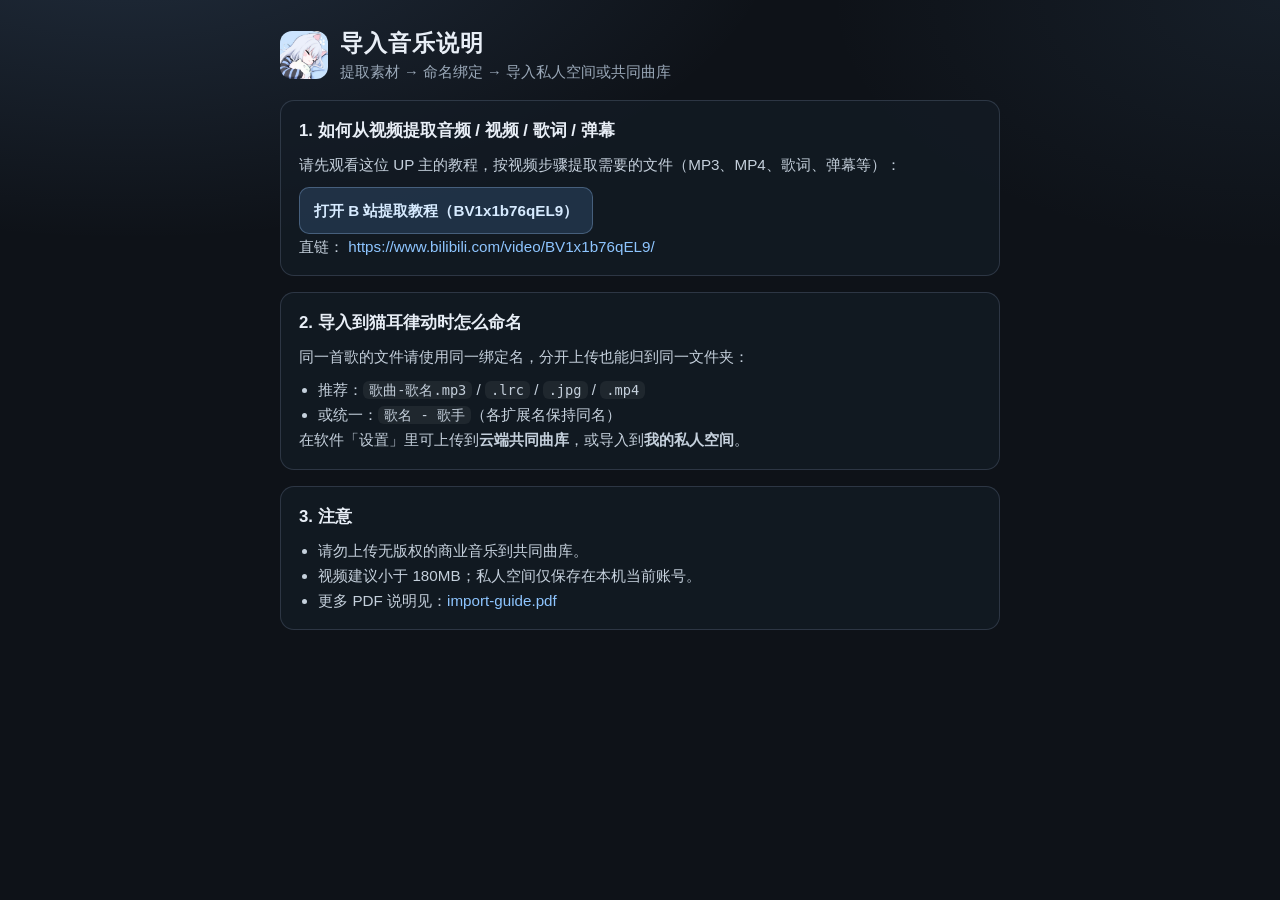
==== import-help.html @ e6335b89 "docs: 添加 B 站提取教程与导入说明页" ====
<!DOCTYPE html>
<html lang="zh-CN">
  <head>
    <meta charset="UTF-8" />
    <meta name="viewport" content="width=device-width, initial-scale=1" />
    <title>猫耳律动 · 导入音乐说明</title>
    <link rel="stylesheet" href="styles.css?v=1.0.28p3" />
    <style>
      body.import-help-page {
        margin: 0;
        min-height: 100vh;
        padding: 28px 20px 48px;
        background:
          radial-gradient(1200px 600px at 10% -10%, rgba(120, 170, 230, 0.18), transparent 55%),
          radial-gradient(900px 500px at 100% 0%, rgba(80, 120, 160, 0.12), transparent 50%),
          #0e1218;
        color: #e8eef6;
        font-family: "Segoe UI", "PingFang SC", "Microsoft YaHei", sans-serif;
      }
      .help-wrap {
        max-width: 720px;
        margin: 0 auto;
      }
      .help-brand {
        display: flex;
        align-items: center;
        gap: 12px;
        margin-bottom: 18px;
      }
      .help-brand img {
        width: 48px;
        height: 48px;
        border-radius: 12px;
        object-fit: cover;
      }
      .help-brand h1 {
        margin: 0;
        font-size: 1.45rem;
        font-weight: 700;
        letter-spacing: 0.04em;
      }
      .help-brand p {
        margin: 4px 0 0;
        color: #9aa8b8;
        font-size: 0.92rem;
      }
      .help-card {
        margin-top: 16px;
        padding: 18px 18px 16px;
        border: 1px solid rgba(140, 160, 190, 0.22);
        border-radius: 14px;
        background: rgba(20, 28, 38, 0.72);
      }
      .help-card h2 {
        margin: 0 0 10px;
        font-size: 1.05rem;
      }
      .help-card p,
      .help-card li {
        color: #c5d0dc;
        line-height: 1.65;
        font-size: 0.95rem;
      }
      .help-card ul {
        margin: 8px 0 0;
        padding-left: 1.2em;
      }
      .help-card a {
        color: #8ec5ff;
        text-decoration: none;
      }
      .help-card a:hover {
        text-decoration: underline;
      }
      .help-cta {
        display: inline-flex;
        margin-top: 10px;
        padding: 10px 14px;
        border-radius: 10px;
        background: rgba(100, 160, 230, 0.18);
        border: 1px solid rgba(140, 180, 230, 0.35);
        color: #d7ebff !important;
        font-weight: 600;
      }
      code {
        padding: 1px 6px;
        border-radius: 6px;
        background: rgba(255, 255, 255, 0.06);
        font-size: 0.9em;
      }
    </style>
  </head>
  <body class="import-help-page">
    <main class="help-wrap">
      <header class="help-brand">
        <img src="./logo.jpg" alt="猫耳律动" width="48" height="48" />
        <div>
          <h1>导入音乐说明</h1>
          <p>提取素材 → 命名绑定 → 导入私人空间或共同曲库</p>
        </div>
      </header>

      <section class="help-card">
        <h2>1. 如何从视频提取音频 / 视频 / 歌词 / 弹幕</h2>
        <p>
          请先观看这位 UP 主的教程，按视频步骤提取需要的文件（MP3、MP4、歌词、弹幕等）：
        </p>
        <p>
          <a
            class="help-cta"
            href="https://www.bilibili.com/video/BV1x1b76qEL9/"
            target="_blank"
            rel="noopener"
          >打开 B 站提取教程（BV1x1b76qEL9）</a>
        </p>
        <p>
          直链：
          <a href="https://www.bilibili.com/video/BV1x1b76qEL9/" target="_blank" rel="noopener"
            >https://www.bilibili.com/video/BV1x1b76qEL9/</a
          >
        </p>
      </section>

      <section class="help-card">
        <h2>2. 导入到猫耳律动时怎么命名</h2>
        <p>同一首歌的文件请使用同一绑定名，分开上传也能归到同一文件夹：</p>
        <ul>
          <li>推荐：<code>歌曲-歌名.mp3</code> / <code>.lrc</code> / <code>.jpg</code> / <code>.mp4</code></li>
          <li>或统一：<code>歌名 - 歌手</code>（各扩展名保持同名）</li>
        </ul>
        <p>在软件「设置」里可上传到<strong>云端共同曲库</strong>，或导入到<strong>我的私人空间</strong>。</p>
      </section>

      <section class="help-card">
        <h2>3. 注意</h2>
        <ul>
          <li>请勿上传无版权的商业音乐到共同曲库。</li>
          <li>视频建议小于 180MB；私人空间仅保存在本机当前账号。</li>
          <li>更多 PDF 说明见：<a href="./import-guide.pdf" download="导入歌曲说明.pdf">import-guide.pdf</a></li>
        </ul>
      </section>
    </main>
  </body>
</html>
---- styles.css ----
:root {
  --bg: #0c0f14;
  --bg-soft: #141a22;
  --bg-top: #10151c;
  --bg-bottom: #090b10;
  --text: #f2efe8;
  --muted: #8b93a0;
  --dim: #5a6270;
  --accent: #e8a54b;
  --accent-deep: #d4923a;
  --line: rgba(255, 255, 255, 0.06);
  --glow-a: rgba(232, 165, 75, 0.16);
  --glow-b: rgba(72, 120, 160, 0.12);
  --now-card-bg: linear-gradient(135deg, rgba(26, 34, 45, 0.95), rgba(20, 26, 34, 0.75));
  --now-card-shadow: 0 8px 20px rgba(0, 0, 0, 0.22);
  --now-skip-bg: rgba(255, 255, 255, 0.04);
  --now-seek-track: rgba(255, 255, 255, 0.12);
  --font-ui: "Noto Sans SC", "PingFang SC", sans-serif;
  --font-display: "Outfit", "Noto Sans SC", sans-serif;
  --scroll-thumb: rgba(127, 168, 210, 0.4);
}

* {
  box-sizing: border-box;
  margin: 0;
  padding: 0;
}

html,
body {
  height: 100%;
  background: var(--bg-top);
  scrollbar-width: thin;
  scrollbar-color: var(--scroll-thumb) transparent;
}

*::-webkit-scrollbar {
  width: 3px;
  height: 3px;
}

*::-webkit-scrollbar-track {
  background: transparent;
}

*::-webkit-scrollbar-thumb {
  background: var(--scroll-thumb);
  border-radius: 999px;
}

*::-webkit-scrollbar-button,
*::-webkit-scrollbar-button:single-button {
  display: none;
  width: 0;
  height: 0;
}

body {
  font-family: var(--font-ui);
  color: var(--text);
  background:
    radial-gradient(ellipse 70% 50% at 15% -10%, var(--glow-a), transparent 55%),
    radial-gradient(ellipse 50% 40% at 100% 10%, var(--glow-b), transparent 50%),
    linear-gradient(160deg, var(--bg-top) 0%, var(--bg) 45%, var(--bg-bottom) 100%);
  overflow: hidden;
  transition: background 0.2s ease, color 0.2s ease;
}

button {
  font: inherit;
  color: inherit;
  background: none;
  border: none;
  cursor: pointer;
}

.app {
  height: 100%;
  min-height: 100%;
  width: 100%;
  max-width: none;
  margin: 0;
  display: flex;
  flex-direction: column;
  position: relative;
}

/* 设置跟在歌单滚动区里，下滑会一起走 */
.home-settings {
  position: relative;
  z-index: 5;
  display: flex;
  justify-content: flex-end;
  margin: 2px 14px 8px 0;
}

.home-settings .settings-panel {
  top: calc(100% + 10px);
}

.settings-btn {
  padding: 7px 14px;
  border-radius: 999px;
  border: 1px solid var(--line);
  background: rgba(255, 255, 255, 0.06);
  color: var(--muted);
  font-size: 0.82rem;
  letter-spacing: 0.06em;
  transition: color 0.15s ease, border-color 0.15s ease, background 0.15s ease;
}

.settings-btn:hover,
.settings-btn.is-open {
  color: var(--text);
  border-color: rgba(232, 165, 75, 0.45);
  background: rgba(232, 165, 75, 0.12);
}

.settings-panel {
  position: absolute;
  top: calc(100% + 10px);
  right: 0;
  width: min(360px, calc(100vw - 40px));
  max-height: min(78vh, 640px);
  overflow-y: auto;
  padding: 14px 16px 16px;
  border-radius: 14px;
  border: 1px solid var(--line);
  background: color-mix(in srgb, var(--bg-soft) 92%, transparent);
  backdrop-filter: blur(12px);
  box-shadow: 0 16px 40px rgba(0, 0, 0, 0.35);
}

.settings-panel[hidden] {
  display: none;
}

.settings-title {
  font-size: 0.95rem;
  font-weight: 600;
  margin-bottom: 12px;
  letter-spacing: 0.04em;
}

.settings-row {
  display: flex;
  align-items: baseline;
  justify-content: space-between;
  gap: 8px;
  margin-bottom: 10px;
}

.settings-label {
  font-size: 0.88rem;
  color: var(--text);
}

.settings-hint {
  font-size: 0.75rem;
  color: var(--dim);
}

.settings-link-group {
  display: inline-flex;
  flex-wrap: wrap;
  align-items: center;
  justify-content: flex-end;
  gap: 8px 12px;
  max-width: 58%;
}

.settings-link {
  font-size: 0.78rem;
  font-weight: 600;
  color: #4a9eff;
  text-decoration: underline;
  text-underline-offset: 2px;
  cursor: pointer;
}

.settings-link:hover {
  color: #7bb8ff;
}

.settings-note a.settings-inline-link,
.settings-inline-link {
  color: #7bb8ff;
  font-weight: 600;
  text-decoration: underline;
  text-underline-offset: 2px;
}

.bg-slider-row {
  display: flex;
  align-items: center;
  gap: 8px;
}

.bg-preset {
  flex: 0 0 auto;
  min-width: 34px;
  height: 30px;
  padding: 0 8px;
  border-radius: 8px;
  border: 1px solid var(--line);
  font-size: 0.78rem;
  color: var(--muted);
  background: rgba(255, 255, 255, 0.04);
}

.bg-preset:hover {
  color: var(--text);
  border-color: rgba(232, 165, 75, 0.4);
}

#bgLightness {
  flex: 1;
  min-width: 0;
  height: 6px;
  appearance: none;
  -webkit-appearance: none;
  border-radius: 999px;
  background: linear-gradient(90deg, #0c0f14 0%, #f4f1ea 100%);
  outline: none;
  cursor: pointer;
}

#bgLightness::-webkit-slider-thumb {
  -webkit-appearance: none;
  width: 16px;
  height: 16px;
  border-radius: 50%;
  background: var(--accent);
  border: 2px solid #fff8ee;
  box-shadow: 0 2px 8px rgba(0, 0, 0, 0.35);
}

#bgLightness::-moz-range-thumb {
  width: 16px;
  height: 16px;
  border-radius: 50%;
  background: var(--accent);
  border: 2px solid #fff8ee;
  box-shadow: 0 2px 8px rgba(0, 0, 0, 0.35);
}

.bg-preview {
  margin-top: 12px;
  height: 28px;
  border-radius: 8px;
  border: 1px solid var(--line);
  background: var(--bg);
}

.settings-divider {
  margin: 16px 0 12px;
  height: 1px;
  background: var(--line);
}

.settings-note {
  margin: 0 0 10px;
  font-size: 0.72rem;
  line-height: 1.45;
  color: var(--dim);
}

.settings-nav-btn {
  display: flex;
  align-items: center;
  justify-content: space-between;
  gap: 10px;
  width: 100%;
  margin: 0;
  padding: 8px 2px;
  border: 0;
  background: transparent;
  color: inherit;
  font: inherit;
  text-align: left;
  cursor: pointer;
  border-radius: 10px;
}

.settings-nav-btn:hover {
  background: rgba(255, 255, 255, 0.04);
}

.settings-nav-main {
  display: flex;
  flex-direction: column;
  gap: 2px;
  min-width: 0;
}

.settings-nav-arrow {
  flex-shrink: 0;
  font-size: 1.2rem;
  line-height: 1;
  color: var(--dim);
}

.profile-layer {
  position: fixed;
  inset: 0;
  z-index: 90;
  display: flex;
  align-items: stretch;
  justify-content: flex-end;
  opacity: 0;
  pointer-events: none;
  visibility: hidden;
  transition: opacity 0.18s ease;
}

.profile-layer[hidden] {
  display: none !important;
}

.profile-layer.is-open {
  display: flex !important;
  opacity: 1;
  pointer-events: auto;
  visibility: visible;
}

.profile-backdrop {
  position: absolute;
  inset: 0;
  background: rgba(8, 10, 14, 0.45);
}

.profile-panel {
  position: relative;
  z-index: 1;
  width: min(400px, 100vw);
  height: 100%;
  display: flex;
  flex-direction: column;
  background: color-mix(in srgb, var(--bg-soft) 96%, transparent);
  border-left: 1px solid var(--line);
  box-shadow: -12px 0 36px rgba(0, 0, 0, 0.28);
  backdrop-filter: blur(14px);
}

.profile-panel-bar {
  display: flex;
  align-items: center;
  gap: 8px;
  padding: 14px 16px 10px;
  border-bottom: 1px solid rgba(100, 120, 150, 0.14);
  flex-shrink: 0;
}

.profile-panel-spacer {
  width: 56px;
  flex-shrink: 0;
}

.profile-edit {
  display: flex;
  flex-direction: column;
  gap: 10px;
  margin: 0;
  padding: 14px 16px 24px;
  overflow-y: auto;
  min-height: 0;
  flex: 1;
}

.profile-edit-head {
  display: flex;
  align-items: center;
  gap: 10px;
}

.profile-edit-avatar {
  width: 48px;
  height: 48px;
  border-radius: 14px;
  object-fit: cover;
  border: 1px solid var(--line);
  flex-shrink: 0;
}

.profile-edit-name {
  font-size: 0.9rem;
  font-weight: 600;
  color: var(--text);
}

.profile-edit-sub {
  margin-top: 2px;
  font-size: 0.72rem;
  color: var(--dim);
}

.user-no.is-gold,
.honor-title.is-gold,
.settings-hint.is-gold {
  color: #e8c547;
  font-weight: 700;
  letter-spacing: 0.03em;
}

.user-no.is-obsidian,
.honor-title.is-obsidian,
.settings-hint.is-obsidian {
  font-weight: 800;
  letter-spacing: 0.04em;
  background: linear-gradient(
    110deg,
    #1a1510 0%,
    #c9a84c 28%,
    #2a2418 48%,
    #f0d78c 68%,
    #0d0b08 100%
  );
  -webkit-background-clip: text;
  background-clip: text;
  color: transparent;
}

@supports not ((-webkit-background-clip: text) or (background-clip: text)) {
  .user-no.is-obsidian,
  .honor-title.is-obsidian,
  .settings-hint.is-obsidian {
    color: #c9a84c;
    background: none;
  }
}

.honor-title {
  font-size: 0.78em;
}

.friend-ctx-item.is-danger {
  color: #e07070;
}

.friend-ctx-item.is-danger:hover {
  background: rgba(224, 112, 112, 0.12);
}

.profile-field {
  margin: 0;
  display: flex;
  flex-direction: column;
  gap: 5px;
}

.profile-field span {
  letter-spacing: 0.04em;
  font-size: 0.75rem;
  color: var(--dim);
}

.profile-field input {
  height: 38px;
  padding: 0 10px;
  border-radius: 10px;
  border: 1px solid var(--line);
  background: rgba(255, 255, 255, 0.04);
  color: var(--text);
  font: inherit;
  outline: none;
}

.avatar-picker {
  display: grid;
  grid-template-columns: repeat(4, 1fr);
  gap: 8px;
}

.avatar-picker.is-compact {
  gap: 6px;
}

.avatar-pick {
  aspect-ratio: 1;
  border-radius: 12px;
  border: 2px solid transparent;
  padding: 0;
  overflow: hidden;
  cursor: pointer;
  background: transparent;
}

.avatar-pick img {
  width: 100%;
  height: 100%;
  object-fit: cover;
  display: block;
}

.avatar-pick.is-active {
  border-color: var(--accent);
  box-shadow: 0 0 0 2px rgba(232, 165, 75, 0.25);
}

.avatar-upload-btn {
  align-self: flex-start;
  padding: 6px 10px;
  border-radius: 999px;
  border: 1px dashed rgba(232, 165, 75, 0.45);
  background: transparent;
  color: var(--muted);
  font-size: 0.75rem;
  cursor: pointer;
}

.avatar-upload-btn:hover {
  color: var(--text);
  border-color: rgba(232, 165, 75, 0.7);
}

.auth-avatar-field .avatar-upload-btn {
  color: #5d6b7c;
  border-color: rgba(100, 120, 150, 0.35);
}

.auth-bind-note {
  margin: 2px 0 0;
  font-size: 0.72rem;
  line-height: 1.4;
  color: #8a97a8;
}

.auth-face-meta {
  margin: 8px 0 0;
  font-size: 0.82rem;
  color: #5d6b7c;
}

.auth-logo.is-user-face {
  border-radius: 50%;
  object-position: center;
}

.import-actions {
  display: flex;
  flex-wrap: wrap;
  gap: 8px;
}

.import-btn {
  padding: 7px 12px;
  border-radius: 999px;
  border: 1px solid rgba(232, 165, 75, 0.35);
  background: rgba(232, 165, 75, 0.14);
  color: var(--text);
  font-size: 0.78rem;
  letter-spacing: 0.04em;
  transition: background 0.15s ease, border-color 0.15s ease;
}

.import-btn:hover:not(:disabled) {
  background: rgba(232, 165, 75, 0.24);
  border-color: rgba(232, 165, 75, 0.55);
}

.import-btn:disabled {
  opacity: 0.55;
  cursor: wait;
}

.import-btn-ghost {
  border-color: var(--line);
  background: rgba(255, 255, 255, 0.04);
}

.import-status {
  margin: 10px 0 0;
  min-height: 1.2em;
  font-size: 0.74rem;
  line-height: 1.4;
  color: var(--muted);
}

.import-status.is-error {
  color: #e07070;
}

.import-status.is-ok {
  color: #7dba7d;
}

.wallpaper-library {
  margin: 8px 0 6px;
}

.wallpaper-library-empty {
  margin: 0 0 6px;
  font-size: 0.72rem;
  color: var(--muted);
}

.wallpaper-library-empty[hidden] {
  display: none !important;
}

.wallpaper-library-grid {
  display: grid;
  grid-template-columns: repeat(3, minmax(0, 1fr));
  gap: 6px;
  max-height: 168px;
  overflow: auto;
  padding: 2px;
}

.wallpaper-library-item {
  position: relative;
  aspect-ratio: 16 / 10;
  border: 1px solid rgba(100, 120, 150, 0.2);
  border-radius: 8px;
  overflow: hidden;
  padding: 0;
  background: rgba(0, 0, 0, 0.18);
  cursor: pointer;
}

.wallpaper-library-item img {
  display: block;
  width: 100%;
  height: 100%;
  object-fit: cover;
}

.wallpaper-library-item.is-selected {
  border-color: rgba(232, 165, 75, 0.85);
  box-shadow: 0 0 0 1px rgba(232, 165, 75, 0.45);
}

.wallpaper-library-del {
  position: absolute;
  top: 3px;
  right: 3px;
  width: 20px;
  height: 20px;
  border: 0;
  border-radius: 50%;
  background: rgba(0, 0, 0, 0.55);
  color: #fff;
  font-size: 12px;
  line-height: 1;
  cursor: pointer;
}

.cover-pick-section-label {
  grid-column: 1 / -1;
  margin: 2px 0 0;
  font-size: 0.72rem;
  color: var(--muted);
  letter-spacing: 0.04em;
}

.sidebar {
  height: 100%;
  min-height: 0;
  flex: 1;
  padding: 20px 20px 12px;
  display: flex;
  flex-direction: column;
  background: var(--sidebar-bg, rgba(0, 0, 0, 0.15));
  overflow: hidden;
}

.sidebar-scroll {
  flex: 1;
  min-height: 0;
  overflow-x: hidden;
  overflow-y: auto;
  padding-right: 2px;
  scrollbar-width: thin;
  scrollbar-color: var(--scroll-thumb) transparent;
}

.sidebar-scroll::-webkit-scrollbar {
  width: 3px;
}

.sidebar-scroll::-webkit-scrollbar-thumb {
  background: var(--scroll-thumb);
  border-radius: 999px;
}

.sidebar-scroll::-webkit-scrollbar-button {
  display: none;
  width: 0;
  height: 0;
}

.brand-block {
  margin-bottom: 28px;
  position: relative;
}

.brand-row {
  display: flex;
  align-items: center;
  gap: 14px;
}

.brand-logo {
  width: 48px;
  height: 48px;
  flex: 0 0 48px;
  border-radius: 14px;
  object-fit: cover;
  object-position: center 20%;
  display: block;
  box-shadow:
    0 6px 16px rgba(0, 0, 0, 0.35),
    0 0 0 1px rgba(255, 255, 255, 0.08);
}

.brand-text {
  min-width: 0;
}

.brand {
  font-family: var(--font-display);
  font-size: clamp(1.55rem, 3.6vw, 2.1rem);
  font-weight: 700;
  letter-spacing: 0.08em;
  line-height: 1.15;
}

.tagline {
  margin-top: 6px;
  color: var(--muted);
  font-size: 0.9rem;
  letter-spacing: 0.08em;
}

.home-switch {
  display: flex;
  gap: 4px;
  width: fit-content;
  margin: -8px 0 22px;
  padding: 4px;
  border-radius: 999px;
  border: 1px solid rgba(255, 255, 255, 0.38);
  background: rgba(255, 255, 255, 0.28);
  backdrop-filter: blur(12px);
}

.home-switch-btn {
  border: 0;
  background: transparent;
  color: var(--muted);
  border-radius: 999px;
  padding: 7px 16px;
  font: inherit;
  font-size: 0.88rem;
  letter-spacing: 0.06em;
  cursor: pointer;
}

.home-switch-btn.is-on {
  background: rgba(255, 255, 255, 0.72);
  color: var(--text);
}

html[data-bg-light="0"] .home-switch {
  border-color: rgba(255, 255, 255, 0.12);
  background: rgba(255, 255, 255, 0.08);
}

html[data-bg-light="0"] .home-switch-btn.is-on {
  background: rgba(255, 255, 255, 0.16);
}

.watch-back {
  border: 0;
  background: transparent;
  color: var(--muted);
  font: inherit;
  font-size: 0.86rem;
  padding: 0;
  cursor: pointer;
}

.watch-title {
  margin: 12px 0;
  font-size: 1.15rem;
  font-weight: 700;
  letter-spacing: 0.06em;
}

.watch-title-row {
  display: flex;
  align-items: center;
  justify-content: space-between;
  gap: 12px;
}

.watch-hint {
  min-height: 1.2em;
  margin: 0 0 10px;
  color: var(--muted);
  font-size: 0.82rem;
}

.moment-form {
  display: flex;
  flex-direction: column;
  align-items: flex-end;
  gap: 8px;
  margin-bottom: 14px;
}

.moment-form textarea {
  width: 100%;
  resize: none;
  border-radius: 14px;
  border: 1px solid var(--line);
  background: rgba(255, 255, 255, 0.45);
  color: var(--text);
  font: inherit;
  font-size: 0.95rem;
  line-height: 1.6;
  padding: 12px 14px;
  outline: none;
}

html[data-bg-light="0"] .moment-form textarea {
  background: rgba(255, 255, 255, 0.06);
}

.moment-form button,
.novel-open,
.novel-del,
.moment-del {
  border: 0;
  border-radius: 999px;
  padding: 7px 14px;
  font: inherit;
  cursor: pointer;
}

.moment-form button {
  background: #e08a2f;
  color: #fff;
}

.moment-card,
.novel-card {
  display: flex;
  align-items: flex-start;
  justify-content: space-between;
  gap: 12px;
  padding: 12px 14px;
  margin-bottom: 10px;
  border-radius: 14px;
  border: 1px solid var(--line);
  background: rgba(255, 255, 255, 0.34);
}

html[data-bg-light="0"] .moment-card,
html[data-bg-light="0"] .novel-card {
  background: rgba(255, 255, 255, 0.05);
}

.moment-card h3,
.novel-card h3 {
  margin: 0 0 4px;
  font-size: 0.95rem;
}

.moment-card p,
.novel-card p {
  margin: 0;
  color: var(--muted);
  font-size: 0.82rem;
}

.moment-del,
.novel-del {
  background: transparent;
  color: var(--muted);
  flex: 0 0 auto;
}

.novel-open {
  background: rgba(224, 138, 47, 0.16);
  color: var(--text);
}

.novel-actions {
  display: flex;
  gap: 8px;
  flex: 0 0 auto;
}

.reader-bar {
  display: flex;
  align-items: center;
  gap: 12px;
  margin-bottom: 8px;
}

.reader-title {
  flex: 1;
  min-width: 0;
  text-align: center;
  font-weight: 700;
  letter-spacing: 0.08em;
  overflow: hidden;
  text-overflow: ellipsis;
  white-space: nowrap;
}

.reader-stage {
  position: relative;
}

.reader-page {
  height: min(62vh, 640px);
  overflow: hidden;
  padding: 28px 12% 12px;
  box-sizing: border-box;
  font-family: "Songti SC", "Noto Serif SC", "SimSun", serif;
  font-size: 1.08rem;
  line-height: 1.95;
  letter-spacing: 0.06em;
  cursor: pointer;
}

.reader-page p {
  margin: 0 0 0.85em;
  text-indent: 2em;
}

.reader-page p.is-chapter {
  text-indent: 0;
  text-align: center;
  font-weight: 700;
  letter-spacing: 0.14em;
  margin: 0.2em 0 1em;
}

.reader-measure {
  position: absolute;
  left: 0;
  right: 0;
  top: 0;
  height: auto;
  min-height: 0;
  visibility: hidden;
  pointer-events: none;
  overflow: visible;
}

.reader-foot {
  text-align: center;
  color: var(--muted);
  font-size: 0.82rem;
  letter-spacing: 0.08em;
}

.reader-toc {
  margin-top: 12px;
  max-height: 28vh;
  overflow: auto;
  border-top: 1px solid var(--line);
  padding-top: 8px;
}

.reader-toc button {
  display: block;
  width: 100%;
  text-align: left;
  border: 0;
  background: transparent;
  color: var(--text);
  font: inherit;
  font-size: 0.9rem;
  padding: 8px 4px;
  cursor: pointer;
}

.watch-empty {
  color: var(--muted);
  font-size: 0.9rem;
  padding: 8px 0 16px;
}

.search {
  position: relative;
  display: flex;
  gap: 8px;
  margin-bottom: 10px;
}

.search input {
  flex: 1;
  min-width: 0;
  height: 44px;
  padding: 0 14px;
  border: 1px solid var(--line);
  border-radius: 12px;
  background: rgba(255, 255, 255, 0.04);
  color: var(--text);
  font: inherit;
  font-size: 0.92rem;
  outline: none;
  transition: border-color 0.2s ease, background 0.2s ease;
}

.search input::placeholder {
  color: var(--dim);
}

.search input:focus {
  border-color: rgba(232, 165, 75, 0.55);
  background: rgba(232, 165, 75, 0.06);
}

#searchBtn {
  flex-shrink: 0;
  height: 44px;
  padding: 0 16px;
  border-radius: 12px;
  background: linear-gradient(145deg, #f0b45e, var(--accent-deep));
  color: #1a1408;
  font-weight: 600;
  font-size: 0.9rem;
  letter-spacing: 0.04em;
  transition: transform 0.15s ease, opacity 0.15s ease;
}

#searchBtn:hover {
  transform: translateY(-1px);
}

#searchBtn:disabled {
  opacity: 0.6;
  cursor: wait;
  transform: none;
}

.search-hint {
  min-height: 1.2em;
  margin-bottom: 16px;
  font-size: 0.78rem;
  color: var(--dim);
}

.search-hint.is-error {
  color: #e08a7a;
}

.search-suggest {
  position: absolute;
  top: calc(100% + 6px);
  left: 0;
  right: 0;
  z-index: 40;
  max-height: 280px;
  overflow: auto;
  padding: 6px;
  border-radius: 12px;
  border: 1px solid rgba(0, 0, 0, 0.08);
  background: #f7f8fa;
  color: #1c2430;
  box-shadow: 0 10px 24px rgba(20, 24, 32, 0.12);
}

.search-suggest[hidden] {
  display: none !important;
}

.search-suggest-empty {
  padding: 10px 12px;
  font-size: 0.8rem;
  color: #6b7280;
}

.search-suggest-item {
  width: 100%;
  display: flex;
  align-items: center;
  gap: 8px;
  padding: 8px 10px;
  border: none;
  border-radius: 8px;
  background: transparent;
  color: #1c2430;
  text-align: left;
  cursor: pointer;
}

.search-suggest-item:hover,
.search-suggest-item.is-active {
  background: rgba(74, 158, 255, 0.12);
}

.search-suggest-text {
  flex: 1;
  min-width: 0;
  font-size: 0.84rem;
  white-space: nowrap;
  overflow: hidden;
  text-overflow: ellipsis;
}

.search-suggest-where {
  flex-shrink: 0;
  font-size: 0.72rem;
  color: #8b93a0;
}

.search-hit {
  color: #4a9eff;
  background: transparent;
  font-weight: 700;
}

.now-card {
  display: flex;
  flex-direction: column;
  gap: 10px;
  flex-shrink: 0;
  padding: 12px;
  margin-top: 8px;
  margin-bottom: 0;
  border-radius: 14px;
  background: var(--now-card-bg);
  border: 1px solid var(--line);
  box-shadow: var(--now-card-shadow);
  cursor: pointer;
  transition: background 0.2s ease, box-shadow 0.2s ease, border-color 0.2s ease;
}

.now-card[hidden] {
  display: none;
}

.now-main {
  display: flex;
  align-items: center;
  gap: 10px;
  min-width: 0;
}

.now-cover {
  width: 48px;
  height: 48px;
  border-radius: 10px;
  object-fit: cover;
  background: var(--bg-soft);
  flex-shrink: 0;
}

.now-meta {
  flex: 1;
  min-width: 0;
}

.now-title {
  font-weight: 600;
  font-size: 0.92rem;
  white-space: nowrap;
  overflow: hidden;
  text-overflow: ellipsis;
  color: var(--text);
}

.now-artist {
  margin-top: 3px;
  font-size: 0.78rem;
  color: var(--muted);
}

.now-controls {
  display: flex;
  align-items: center;
  justify-content: center;
  gap: 10px;
  flex-shrink: 0;
  margin-left: 2px;
}

.now-skip {
  width: 32px;
  height: 32px;
  border-radius: 50%;
  flex-shrink: 0;
  border: 1px solid var(--line);
  background: var(--now-skip-bg);
  position: relative;
  color: var(--text);
  transition: background 0.15s ease, border-color 0.15s ease;
}

.now-skip:hover {
  border-color: rgba(232, 165, 75, 0.45);
  background: rgba(232, 165, 75, 0.14);
}

.now-skip::before {
  content: "";
  position: absolute;
  inset: 0;
  margin: auto;
  width: 0;
  height: 0;
  border-style: solid;
}

.now-prev::before {
  border-width: 6px 10px 6px 0;
  border-color: transparent var(--text) transparent transparent;
  transform: translateX(-1px);
}

.now-next::before {
  border-width: 6px 0 6px 10px;
  border-color: transparent transparent transparent var(--text);
  transform: translateX(1px);
}

.now-card .now-toggle {
  width: 36px;
  height: 36px;
}

.now-progress {
  display: flex;
  flex-direction: column;
  gap: 4px;
  cursor: default;
}

.now-seek-wrap {
  position: relative;
  height: 18px;
  display: flex;
  align-items: center;
}

.now-seek-track {
  position: absolute;
  left: 0;
  right: 0;
  height: 4px;
  border-radius: 999px;
  background: var(--now-seek-track);
  overflow: hidden;
  pointer-events: none;
}

.now-seek-fill {
  height: 100%;
  width: 0%;
  border-radius: inherit;
  background: linear-gradient(90deg, #f0b45e, var(--accent-deep));
}

.now-seek-wrap input[type="range"] {
  position: relative;
  z-index: 1;
  width: 100%;
  margin: 0;
  appearance: none;
  background: transparent;
  height: 18px;
  cursor: pointer;
}

.now-seek-wrap input[type="range"]::-webkit-slider-runnable-track {
  height: 4px;
  background: transparent;
}

.now-seek-wrap input[type="range"]::-webkit-slider-thumb {
  appearance: none;
  width: 12px;
  height: 12px;
  margin-top: -4px;
  border-radius: 50%;
  background: var(--accent);
  border: 2px solid #fff8ee;
  box-shadow: 0 1px 4px rgba(0, 0, 0, 0.25);
}

.now-seek-wrap input[type="range"]::-moz-range-track {
  height: 4px;
  background: transparent;
  border: none;
}

.now-seek-wrap input[type="range"]::-moz-range-thumb {
  width: 12px;
  height: 12px;
  border-radius: 50%;
  background: var(--accent);
  border: 2px solid #fff8ee;
  box-shadow: 0 1px 4px rgba(0, 0, 0, 0.25);
}

.now-time-row {
  display: flex;
  justify-content: space-between;
  font-size: 0.7rem;
  color: var(--dim);
  font-variant-numeric: tabular-nums;
  letter-spacing: 0.02em;
}

.rank-row {
  margin-bottom: 12px;
  min-width: 0;
}

.rank-head {
  display: flex;
  align-items: baseline;
  justify-content: space-between;
  gap: 10px;
  margin-bottom: 8px;
  padding: 0 2px;
}

.rank-title {
  font-size: 0.78rem;
  letter-spacing: 0.14em;
  text-transform: uppercase;
  color: var(--muted);
}

.rank-sub {
  font-size: 0.72rem;
  color: var(--dim);
}

.rank-track {
  display: flex;
  gap: 8px;
  overflow-x: auto;
  padding-bottom: 4px;
  scrollbar-width: thin;
}

.rank-track::-webkit-scrollbar {
  height: 3px;
}

.rank-track::-webkit-scrollbar-thumb {
  background: rgba(255, 255, 255, 0.18);
  border-radius: 999px;
}

.rank-empty {
  width: 100%;
  padding: 10px 12px;
  border-radius: 12px;
  border: 1px dashed var(--line);
  color: var(--dim);
  font-size: 0.78rem;
  text-align: center;
}

.rank-item {
  flex: 0 0 auto;
  display: flex;
  align-items: center;
  gap: 8px;
  width: 196px;
  max-width: 196px;
  min-width: 0;
  padding: 8px 10px 8px 8px;
  border-radius: 12px;
  border: 1px solid var(--line);
  background: rgba(255, 255, 255, 0.03);
  cursor: pointer;
  text-align: left;
  color: inherit;
  overflow: hidden;
  transition: border-color 0.15s ease, background 0.15s ease;
}

.rank-item:hover {
  border-color: rgba(232, 165, 75, 0.4);
  background: rgba(232, 165, 75, 0.08);
}

.rank-badge {
  flex: 0 0 22px;
  width: 22px;
  height: 22px;
  border-radius: 7px;
  display: grid;
  place-items: center;
  font-size: 0.72rem;
  font-weight: 700;
  font-family: var(--font-display);
  background: rgba(255, 255, 255, 0.06);
  color: var(--muted);
}

.rank-item:nth-child(1) .rank-badge {
  background: rgba(232, 165, 75, 0.22);
  color: var(--accent);
}

.rank-item:nth-child(2) .rank-badge {
  background: rgba(180, 190, 210, 0.18);
  color: #c8d0dc;
}

.rank-item:nth-child(3) .rank-badge {
  background: rgba(196, 140, 100, 0.2);
  color: #d2a078;
}

.rank-cover {
  width: 36px;
  height: 36px;
  border-radius: 8px;
  object-fit: cover;
  background: var(--bg-soft);
  flex-shrink: 0;
}

.rank-meta {
  min-width: 0;
  flex: 1 1 auto;
  overflow: hidden;
}

.rank-song {
  display: block;
  font-size: 0.8rem;
  font-weight: 600;
  white-space: nowrap;
  overflow: hidden;
  text-overflow: ellipsis;
  max-width: 100%;
}

.rank-count {
  display: block;
  margin-top: 2px;
  font-size: 0.7rem;
  color: var(--dim);
  white-space: nowrap;
  overflow: hidden;
  text-overflow: ellipsis;
}

.likes-entry {
  width: 100%;
  display: flex;
  align-items: center;
  gap: 12px;
  padding: 12px 12px;
  margin-bottom: 10px;
  border-radius: 14px;
  border: 1px solid var(--line);
  background: var(--now-card-bg, rgba(255, 255, 255, 0.03));
  color: inherit;
  text-align: left;
  cursor: pointer;
  transition: border-color 0.15s ease, background 0.15s ease;
}

.likes-entry:hover {
  border-color: rgba(232, 93, 108, 0.4);
  background: rgba(232, 93, 108, 0.08);
}

.likes-entry-heart {
  width: 36px;
  height: 36px;
  border-radius: 10px;
  flex-shrink: 0;
  display: grid;
  place-items: center;
  background: rgba(232, 93, 108, 0.14);
  color: #e85d6c;
  font-size: 1rem;
  line-height: 1;
}

.likes-entry-heart::before {
  content: "♥";
}

.likes-entry-text {
  flex: 1;
  min-width: 0;
  display: flex;
  flex-direction: column;
  gap: 3px;
}

.likes-entry-title {
  font-size: 0.95rem;
  font-weight: 600;
}

.likes-entry-sub {
  font-size: 0.75rem;
  color: var(--dim);
}

.likes-entry-arrow {
  width: 10px;
  height: 10px;
  border-right: 2px solid var(--muted);
  border-bottom: 2px solid var(--muted);
  transform: rotate(-45deg);
  flex-shrink: 0;
  margin-right: 4px;
}

.chat-entry {
  margin-bottom: 16px;
  position: relative;
}

.chat-entry:hover {
  border-color: rgba(232, 165, 75, 0.4);
  background: rgba(232, 165, 75, 0.08);
}

.chat-entry.has-unread {
  border-color: rgba(232, 93, 108, 0.45);
  background: rgba(232, 93, 108, 0.08);
}

.chat-entry-badge {
  position: absolute;
  top: 10px;
  right: 34px;
  min-width: 18px;
  height: 18px;
  padding: 0 5px;
  border-radius: 999px;
  background: #e85d6c;
  color: #fff;
  font-size: 0.68rem;
  line-height: 18px;
  font-weight: 700;
  text-align: center;
  box-shadow: 0 0 0 2px rgba(20, 16, 12, 0.35);
}

.chat-entry-ico {
  width: 36px;
  height: 36px;
  border-radius: 10px;
  flex-shrink: 0;
  display: grid;
  place-items: center;
  background: rgba(232, 165, 75, 0.14);
  color: var(--accent);
  font-size: 0.95rem;
  line-height: 1;
}

.chat-entry-ico::before {
  content: "✉";
}

.chat-layer {
  position: fixed;
  inset: 0;
  z-index: 58;
  display: grid;
  place-items: center;
  opacity: 0;
  pointer-events: none;
  transition: opacity 0.2s ease;
}

.chat-layer.is-open {
  opacity: 1;
  pointer-events: auto;
}

.chat-backdrop {
  position: absolute;
  inset: 0;
  background: rgba(8, 10, 14, 0.5);
  backdrop-filter: blur(4px);
}

.chat-panel {
  position: relative;
  width: min(720px, calc(100vw - 28px));
  height: min(640px, calc(100vh - 40px));
  display: flex;
  flex-direction: column;
  border-radius: 18px;
  border: 1px solid var(--line);
  background: var(--bg-soft);
  box-shadow: 0 24px 60px rgba(0, 0, 0, 0.4);
  overflow: hidden;
}

.chat-panel-bar {
  display: flex;
  align-items: center;
  gap: 12px;
  padding: 14px 16px;
  border-bottom: 1px solid var(--line);
  flex-shrink: 0;
}

.chat-body {
  flex: 1;
  min-height: 0;
  display: grid;
  grid-template-columns: 240px minmax(0, 1fr);
}

.chat-side {
  border-right: 1px solid var(--line);
  display: flex;
  flex-direction: column;
  min-height: 0;
  min-width: 0;
}

.chat-side-actions {
  padding: 8px 10px 4px;
  flex-shrink: 0;
}

.chat-new-group-btn {
  width: 100%;
  border: 1px dashed var(--line);
  background: rgba(232, 165, 75, 0.08);
  color: var(--text);
  border-radius: 10px;
  padding: 8px 10px;
  font-size: 0.82rem;
  font-weight: 600;
  cursor: pointer;
}

.chat-new-group-btn:hover {
  background: rgba(232, 165, 75, 0.16);
}

.chat-peer-section {
  padding: 8px 10px 4px;
  font-size: 0.72rem;
  color: var(--dim);
  font-weight: 600;
}

.chat-group-avatar {
  display: grid;
  place-items: center;
  background: linear-gradient(145deg, #e8a54b, #d97884);
  color: #fff;
  font-size: 0.78rem;
  font-weight: 700;
  border: none;
}

.chat-group-layer {
  position: absolute;
  inset: 0;
  z-index: 5;
  display: grid;
  place-items: center;
  background: rgba(8, 10, 14, 0.55);
}

.chat-group-layer[hidden] {
  display: none !important;
}

.chat-group-card {
  width: min(360px, calc(100% - 28px));
  max-height: min(520px, calc(100% - 40px));
  display: flex;
  flex-direction: column;
  gap: 10px;
  padding: 16px;
  border-radius: 16px;
  background: #f3f5f8;
  color: #1c2430;
  border: 1px solid #d5dbe3;
  box-shadow: 0 18px 40px rgba(0, 0, 0, 0.35);
}

.chat-group-title {
  font-size: 1rem;
  font-weight: 700;
  color: #121820;
}

.chat-group-name-input {
  width: 100%;
  border: 1px solid #c5ccd6;
  border-radius: 10px;
  background: #fff;
  color: #121820;
  padding: 10px 12px;
  font-size: 0.9rem;
}

.chat-group-name-input::placeholder {
  color: #7a8494;
}

.chat-group-pick-hint {
  font-size: 0.75rem;
  color: #5c6675;
}

.chat-group-pick-list {
  flex: 1;
  min-height: 120px;
  max-height: 280px;
  overflow: auto;
  display: flex;
  flex-direction: column;
  gap: 4px;
  padding: 4px;
  border-radius: 12px;
  background: #fff;
  border: 1px solid #d5dbe3;
}

.chat-group-pick-item {
  display: flex;
  align-items: center;
  gap: 8px;
  padding: 8px;
  border-radius: 10px;
  cursor: pointer;
  color: #121820;
}

.chat-group-pick-item:hover {
  background: #eef3f8;
}

.chat-group-pick-item img {
  width: 28px;
  height: 28px;
  border-radius: 8px;
  object-fit: cover;
  border: 1px solid #d5dbe3;
}

.chat-group-pick-item span {
  flex: 1;
  min-width: 0;
  overflow: hidden;
  text-overflow: ellipsis;
  white-space: nowrap;
  font-size: 0.9rem;
  font-weight: 600;
  color: #121820;
}

.chat-group-error {
  margin: 0;
  padding: 8px 10px;
  border-radius: 10px;
  background: #fde8ea;
  color: #a11b2b;
  font-size: 0.82rem;
  font-weight: 600;
  line-height: 1.4;
}

.chat-group-error[hidden] {
  display: none !important;
}

.chat-group-actions {
  display: flex;
  gap: 8px;
  justify-content: flex-end;
}

.chat-group-cancel,
.chat-group-confirm {
  border: none;
  border-radius: 10px;
  padding: 8px 14px;
  font-size: 0.86rem;
  cursor: pointer;
}

.chat-group-cancel {
  background: #fff;
  color: #3a4554;
  border: 1px solid #c5ccd6;
}

.chat-group-confirm {
  background: #e8a54b;
  color: #1a1208;
  font-weight: 700;
}

.chat-tabs {
  display: grid;
  grid-template-columns: 1fr 1fr;
  gap: 4px;
  padding: 8px;
  border-bottom: 1px solid var(--line);
  flex-shrink: 0;
}

.chat-tab {
  position: relative;
  height: 34px;
  border-radius: 9px;
  border: none;
  background: transparent;
  color: var(--dim);
  font: inherit;
  font-size: 0.85rem;
  font-weight: 600;
  cursor: pointer;
}

.chat-tab.is-active {
  background: rgba(232, 165, 75, 0.16);
  color: var(--text);
}

.chat-tab-badge {
  position: absolute;
  top: 4px;
  right: 8px;
  min-width: 16px;
  height: 16px;
  padding: 0 4px;
  border-radius: 999px;
  background: #e85d6c;
  color: #fff;
  font-size: 0.65rem;
  line-height: 16px;
  font-weight: 700;
}

.chat-tab-panel {
  flex: 1;
  min-height: 0;
  display: flex;
  flex-direction: column;
  overflow: hidden;
}

.chat-tab-panel[hidden] {
  display: none !important;
}

.chat-peers {
  flex: 1;
  overflow-y: auto;
  padding: 8px;
}

.chat-search {
  display: flex;
  gap: 6px;
  padding: 8px;
  flex-shrink: 0;
}

.chat-search input {
  flex: 1;
  min-width: 0;
  height: 34px;
  padding: 0 10px;
  border-radius: 8px;
  border: 1px solid var(--line);
  background: rgba(255, 255, 255, 0.04);
  color: var(--text);
  font: inherit;
  font-size: 0.85rem;
  outline: none;
}

.chat-search input:focus {
  border-color: rgba(232, 165, 75, 0.5);
}

.chat-search-btn {
  height: 34px;
  padding: 0 10px;
  border-radius: 8px;
  border: none;
  background: rgba(232, 165, 75, 0.22);
  color: var(--text);
  font-weight: 700;
  cursor: pointer;
}

.chat-search-results,
.chat-requests {
  overflow-y: auto;
  padding: 0 8px 8px;
}

.chat-search-results {
  max-height: 42%;
  border-bottom: 1px solid var(--line);
  margin-bottom: 4px;
}

.chat-requests {
  flex: 1;
}

.chat-req-head {
  padding: 8px 10px 4px;
  font-size: 0.75rem;
  color: var(--dim);
  font-weight: 600;
}

.chat-req-label {
  padding: 6px 4px 4px;
  font-size: 0.72rem;
  color: var(--muted);
}

.chat-search-row {
  display: flex;
  align-items: center;
  gap: 8px;
  padding: 8px 6px;
  border-radius: 10px;
}

.chat-search-row:hover {
  background: rgba(255, 255, 255, 0.04);
}

.chat-search-meta {
  flex: 1;
  min-width: 0;
}

.chat-req-actions {
  display: flex;
  gap: 4px;
  flex-shrink: 0;
}

.chat-mini-btn {
  height: 28px;
  padding: 0 8px;
  border-radius: 8px;
  border: 1px solid var(--line);
  background: transparent;
  color: var(--text);
  font-size: 0.75rem;
  cursor: pointer;
  white-space: nowrap;
}

.chat-mini-btn.is-primary {
  border: none;
  background: linear-gradient(145deg, #f0b45e, var(--accent-deep));
  color: #1a1408;
  font-weight: 700;
}

.chat-peer {
  width: 100%;
  text-align: left;
  padding: 10px 10px;
  border-radius: 10px;
  border: none;
  background: transparent;
  color: var(--text);
  margin-bottom: 4px;
  cursor: pointer;
  display: flex;
  align-items: center;
  gap: 8px;
}

.chat-peer:hover,
.chat-peer.is-active {
  background: rgba(232, 165, 75, 0.12);
}

.chat-peer.has-unread {
  background: rgba(232, 93, 108, 0.1);
}

.chat-peer-avatar-wrap {
  position: relative;
  flex-shrink: 0;
  width: 34px;
  height: 34px;
}

.chat-peer-avatar {
  width: 34px;
  height: 34px;
  border-radius: 10px;
  object-fit: cover;
  display: block;
  border: 1px solid var(--line);
}

.chat-peer-dot {
  position: absolute;
  right: -1px;
  bottom: -1px;
  width: 10px;
  height: 10px;
  border-radius: 50%;
  background: #8b9098;
  border: 2px solid var(--panel, #16181d);
  box-sizing: border-box;
}

.chat-peer-dot.is-on {
  background: #3ecf8e;
}

.chat-panel-bar .likes-panel-title {
  flex: 0 1 auto;
  max-width: 46%;
  overflow: hidden;
  text-overflow: ellipsis;
  white-space: nowrap;
}

.chat-peer-status {
  flex: 1;
  min-width: 0;
  margin-left: 6px;
  font-size: 0.75rem;
  font-weight: 600;
  color: var(--dim);
  white-space: nowrap;
}

.chat-peer-status.is-online {
  color: #3ecf8e;
}

.chat-peer-status.is-offline {
  color: var(--dim);
}

.chat-peer-main {
  flex: 1;
  min-width: 0;
}

.chat-peer-name {
  display: block;
  font-size: 0.9rem;
  font-weight: 600;
}

.chat-peer-email {
  display: block;
  margin-top: 2px;
  font-size: 0.72rem;
  color: var(--dim);
  overflow: hidden;
  text-overflow: ellipsis;
  white-space: nowrap;
}

.chat-peer-badge {
  flex-shrink: 0;
  min-width: 18px;
  height: 18px;
  padding: 0 5px;
  border-radius: 999px;
  background: #e85d6c;
  color: #fff;
  font-size: 0.68rem;
  line-height: 18px;
  font-weight: 700;
  text-align: center;
}

.chat-thread {
  display: flex;
  flex-direction: column;
  min-width: 0;
  min-height: 0;
}

.chat-messages {
  flex: 1;
  min-height: 0;
  overflow-y: auto;
  padding: 14px 14px 8px;
  display: flex;
  flex-direction: column;
  gap: 12px;
}

.chat-row {
  display: flex;
  align-items: flex-start;
  gap: 8px;
  max-width: 92%;
}

.chat-row.is-mine {
  align-self: flex-end;
  flex-direction: row-reverse;
}

.chat-row.is-peer {
  align-self: flex-start;
}

.chat-row.is-pending {
  opacity: 0.72;
}

.chat-row.is-failed .chat-bubble {
  border: 1px solid rgba(232, 93, 108, 0.55);
}

.chat-row-avatar {
  width: 34px;
  height: 34px;
  border-radius: 10px;
  object-fit: cover;
  flex-shrink: 0;
  border: 1px solid var(--line);
  margin-top: 2px;
}

.chat-row-main {
  min-width: 0;
  display: flex;
  flex-direction: column;
  gap: 4px;
}

.chat-row.is-mine .chat-row-main {
  align-items: flex-end;
}

.chat-row.is-peer .chat-row-main {
  align-items: flex-start;
}

.chat-row-name {
  font-size: 0.72rem;
  color: var(--dim);
  padding: 0 2px;
  max-width: 240px;
  overflow: hidden;
  text-overflow: ellipsis;
  white-space: nowrap;
}

.chat-bubble {
  max-width: 100%;
  padding: 8px 12px;
  border-radius: 14px;
  font-size: 0.9rem;
  line-height: 1.45;
  word-break: break-word;
}

.chat-bubble.is-mine {
  background: linear-gradient(145deg, rgba(242, 192, 120, 0.35), rgba(232, 165, 75, 0.28));
  color: var(--text);
}

.chat-bubble.is-peer {
  background: rgba(255, 255, 255, 0.06);
  border: 1px solid var(--line);
}

.chat-bubble-meta {
  display: flex;
  align-items: center;
  gap: 8px;
  margin-top: 4px;
}

.chat-bubble-time {
  font-size: 0.7rem;
  color: var(--dim);
  white-space: nowrap;
}

.chat-bubble-status {
  font-size: 0.7rem;
  color: var(--dim);
}

.chat-bubble.is-mine .chat-bubble-status {
  color: rgba(232, 165, 75, 0.95);
}

.chat-row.is-failed .chat-bubble-status {
  color: #e85d6c;
}

.friend-ctx-menu {
  position: fixed;
  z-index: 80;
  min-width: 132px;
  padding: 4px;
  border-radius: 10px;
  border: 1px solid var(--line);
  background: var(--bg-soft);
  box-shadow: 0 12px 32px rgba(0, 0, 0, 0.4);
  display: flex;
  flex-direction: column;
  gap: 2px;
}

.friend-ctx-menu[hidden] {
  display: none !important;
}

.friend-ctx-item {
  height: 34px;
  padding: 0 12px;
  border: none;
  border-radius: 8px;
  background: transparent;
  color: var(--text);
  font: inherit;
  font-size: 0.85rem;
  text-align: left;
  cursor: pointer;
}

.friend-ctx-item:hover {
  background: rgba(232, 165, 75, 0.14);
}

.chat-compose {
  display: flex;
  gap: 8px;
  padding: 10px 12px 4px;
  border-top: 1px solid var(--line);
  flex-shrink: 0;
  align-items: center;
}

.chat-compose input {
  flex: 1;
  height: 40px;
  padding: 0 12px;
  border-radius: 10px;
  border: 1px solid var(--line);
  background: rgba(255, 255, 255, 0.04);
  color: var(--text);
  font: inherit;
  outline: none;
}

.chat-compose input:focus {
  border-color: rgba(232, 165, 75, 0.5);
}

.chat-emoji-btn {
  width: 40px;
  height: 40px;
  flex-shrink: 0;
  border-radius: 10px;
  border: 1px solid var(--line);
  background: rgba(255, 255, 255, 0.04);
  color: var(--text);
  font-size: 1.15rem;
  cursor: pointer;
}

.chat-emoji-btn:hover:not(:disabled) {
  border-color: rgba(232, 165, 75, 0.45);
  background: rgba(232, 165, 75, 0.12);
}

.chat-emoji-btn:disabled {
  opacity: 0.45;
  cursor: default;
}

.chat-emoji-panel {
  margin: 0 12px 6px;
  border: 1px solid var(--line);
  border-radius: 12px;
  background: rgba(0, 0, 0, 0.18);
  overflow: hidden;
  flex-shrink: 0;
}

.chat-emoji-panel[hidden] {
  display: none !important;
}

.chat-emoji-tabs {
  display: flex;
  gap: 4px;
  padding: 8px 8px 0;
}

.chat-emoji-tab {
  height: 30px;
  padding: 0 10px;
  border: none;
  border-radius: 8px;
  background: transparent;
  color: var(--dim);
  font: inherit;
  font-size: 0.78rem;
  cursor: pointer;
}

.chat-emoji-tab.is-active {
  background: rgba(232, 165, 75, 0.16);
  color: var(--text);
  font-weight: 600;
}

.chat-emoji-body {
  max-height: 168px;
  overflow-y: auto;
  padding: 8px;
}

.chat-emoji-grid,
.chat-sticker-grid {
  display: grid;
  grid-template-columns: repeat(8, 1fr);
  gap: 4px;
}

.chat-emoji-cell {
  height: 34px;
  border: none;
  border-radius: 8px;
  background: transparent;
  font-size: 1.2rem;
  cursor: pointer;
}

.chat-emoji-cell:hover,
.chat-kaomoji-item:hover,
.chat-sticker-cell:hover {
  background: rgba(232, 165, 75, 0.14);
}

.chat-kaomoji-list {
  display: flex;
  flex-direction: column;
  gap: 4px;
}

.chat-kaomoji-item {
  text-align: left;
  padding: 8px 10px;
  border: none;
  border-radius: 8px;
  background: transparent;
  color: var(--text);
  font: inherit;
  font-size: 0.85rem;
  cursor: pointer;
}

.chat-sticker-cell {
  aspect-ratio: 1;
  padding: 2px;
  border: none;
  border-radius: 8px;
  background: transparent;
  cursor: pointer;
  overflow: hidden;
}

.chat-sticker-cell img {
  width: 100%;
  height: 100%;
  object-fit: contain;
  display: block;
}

.chat-sticker-actions {
  margin-bottom: 8px;
}

.chat-emoji-tip {
  margin: 8px 2px 0;
  font-size: 0.72rem;
  color: var(--dim);
}

.chat-sticker {
  max-width: 140px;
  max-height: 140px;
  display: block;
  object-fit: contain;
}

.chat-sticker.is-paste {
  max-width: min(240px, 72vw);
  max-height: 320px;
  border-radius: 8px;
}

.chat-bubble.is-sticker-bubble {
  background: transparent;
  border: none;
  padding: 0;
}

.chat-bubble.is-recalled {
  background: transparent;
  border: none;
  color: var(--dim);
  font-size: 0.82rem;
  font-style: italic;
  padding: 4px 0;
}

.chat-forward-layer {
  position: absolute;
  inset: 0;
  z-index: 6;
  display: grid;
  place-items: center;
  background: rgba(0, 0, 0, 0.45);
}

.chat-forward-layer[hidden] {
  display: none !important;
}

.chat-forward-card {
  width: min(320px, calc(100% - 32px));
  max-height: min(420px, calc(100% - 48px));
  display: flex;
  flex-direction: column;
  border-radius: 14px;
  border: 1px solid var(--line);
  background: var(--bg-soft);
  padding: 14px;
  box-shadow: 0 16px 40px rgba(0, 0, 0, 0.4);
}

.chat-forward-title {
  font-weight: 600;
  margin-bottom: 10px;
}

.chat-forward-list {
  flex: 1;
  overflow-y: auto;
  display: flex;
  flex-direction: column;
  gap: 4px;
  margin-bottom: 10px;
}

.chat-forward-item {
  display: flex;
  align-items: center;
  gap: 10px;
  padding: 8px;
  border: none;
  border-radius: 10px;
  background: transparent;
  color: var(--text);
  font: inherit;
  text-align: left;
  cursor: pointer;
}

.chat-forward-item:hover {
  background: rgba(232, 165, 75, 0.14);
}

.chat-forward-item img {
  width: 32px;
  height: 32px;
  border-radius: 8px;
  object-fit: cover;
}

.chat-forward-cancel {
  height: 36px;
  border-radius: 10px;
  border: 1px solid var(--line);
  background: transparent;
  color: var(--muted);
  cursor: pointer;
}

.chat-send {
  height: 40px;
  padding: 0 14px;
  border-radius: 10px;
  border: none;
  background: linear-gradient(145deg, #f0b45e, var(--accent-deep));
  color: #1a1408;
  font-weight: 700;
  cursor: pointer;
}

.chat-hint {
  min-height: 1.1em;
  margin: 0 12px 10px;
  font-size: 0.75rem;
  color: var(--dim);
}

.chat-hint.is-error {
  color: #e07070;
}

.likes-layer {
  position: fixed;
  inset: 0;
  z-index: 55;
  display: grid;
  place-items: center;
  opacity: 0;
  pointer-events: none;
  transition: opacity 0.2s ease;
}

.likes-layer.is-open {
  opacity: 1;
  pointer-events: auto;
}

.likes-backdrop {
  position: absolute;
  inset: 0;
  background: rgba(8, 10, 14, 0.5);
  backdrop-filter: blur(4px);
}

.likes-panel {
  position: relative;
  width: min(440px, calc(100vw - 28px));
  height: min(640px, calc(100vh - 40px));
  display: flex;
  flex-direction: column;
  border-radius: 18px;
  border: 1px solid var(--line);
  background: var(--bg-soft);
  box-shadow: 0 24px 60px rgba(0, 0, 0, 0.4);
  overflow: hidden;
}

.likes-panel-bar {
  display: flex;
  align-items: center;
  gap: 10px;
  padding: 14px 16px;
  border-bottom: 1px solid var(--line);
  flex-shrink: 0;
}

.likes-back {
  display: inline-flex;
  align-items: center;
  gap: 6px;
  padding: 6px 10px;
  border-radius: 999px;
  border: 1px solid var(--line);
  background: transparent;
  color: var(--text);
  font-size: 0.82rem;
  cursor: pointer;
}

.likes-back:hover {
  border-color: rgba(232, 165, 75, 0.4);
}

.likes-back-ico {
  width: 8px;
  height: 8px;
  border-left: 2px solid currentColor;
  border-bottom: 2px solid currentColor;
  transform: rotate(45deg);
  margin-left: 2px;
}

.likes-panel-title {
  flex: 1;
  font-size: 1rem;
  font-weight: 600;
}

.likes-panel-count {
  font-size: 0.78rem;
  color: var(--dim);
}

.likes-list {
  list-style: none;
  overflow-y: auto;
  padding: 10px 12px 16px;
  flex: 1;
  min-height: 0;
}

.likes-list .empty-tip {
  padding: 40px 12px;
}

.likes-item {
  display: grid;
  grid-template-columns: 40px minmax(0, 1fr) auto;
  gap: 12px;
  align-items: center;
  padding: 10px 8px;
  border-radius: 12px;
  cursor: pointer;
  transition: background 0.15s ease;
}

.likes-item:hover {
  background: rgba(232, 93, 108, 0.08);
}

.likes-item img {
  width: 40px;
  height: 40px;
  border-radius: 8px;
  object-fit: cover;
  background: var(--bg);
}

.likes-item-title {
  font-size: 0.9rem;
  font-weight: 600;
  white-space: nowrap;
  overflow: hidden;
  text-overflow: ellipsis;
}

.likes-item-artist {
  margin-top: 3px;
  font-size: 0.75rem;
  color: var(--muted);
  white-space: nowrap;
  overflow: hidden;
  text-overflow: ellipsis;
}

.likes-item-heart {
  color: #e85d6c;
  font-size: 0.95rem;
}

.comments-layer {
  position: fixed;
  inset: 0;
  z-index: 56;
  display: grid;
  place-items: center;
  opacity: 0;
  pointer-events: none;
  transition: opacity 0.15s ease;
  contain: layout style;
}

.comments-layer.is-open {
  opacity: 1;
  pointer-events: auto;
}

.comments-backdrop {
  position: absolute;
  inset: 0;
  background: rgba(8, 10, 14, 0.48);
}

.comments-panel {
  position: relative;
  width: min(440px, calc(100vw - 28px));
  height: min(680px, calc(100vh - 36px));
  display: flex;
  flex-direction: column;
  border-radius: 18px;
  border: 1px solid var(--line);
  background: var(--bg-soft);
  box-shadow: 0 18px 40px rgba(0, 0, 0, 0.32);
  overflow: hidden;
  transform: translateZ(0);
}

.comments-panel-bar {
  display: flex;
  align-items: center;
  gap: 10px;
  padding: 14px 16px;
  border-bottom: 1px solid var(--line);
  flex-shrink: 0;
}

.comments-header-right {
  display: flex;
  flex-direction: column;
  align-items: flex-end;
  gap: 6px;
  flex-shrink: 0;
}

.comments-sort {
  display: inline-flex;
  gap: 2px;
  padding: 2px;
  border-radius: 999px;
  background: rgba(255, 255, 255, 0.06);
  border: 1px solid var(--line);
}

.comments-sort-btn {
  border: none;
  background: transparent;
  color: var(--dim);
  font-size: 0.72rem;
  font-weight: 600;
  padding: 4px 10px;
  border-radius: 999px;
  cursor: pointer;
  white-space: nowrap;
}

.comments-sort-btn.is-active {
  background: rgba(232, 165, 75, 0.22);
  color: var(--text);
}

.comment-text.is-sticker {
  padding-top: 2px;
}

.comment-sticker {
  display: block;
  width: 96px;
  height: 96px;
  object-fit: contain;
  border-radius: 12px;
  background: rgba(255, 255, 255, 0.04);
}

.comments-emoji-btn {
  width: 36px;
  height: 36px;
  border-radius: 50%;
  border: 1px solid var(--line);
  background: rgba(255, 255, 255, 0.04);
  color: var(--text);
  font-size: 1.05rem;
  cursor: pointer;
  flex-shrink: 0;
}

.comments-emoji-btn:hover {
  background: rgba(232, 165, 75, 0.14);
}

.comments-emoji-panel {
  margin-top: 10px;
  border: 1px solid var(--line);
  border-radius: 12px;
  background: var(--bg-soft, #141a22);
  overflow: hidden;
}

.comments-emoji-panel[hidden] {
  display: none !important;
}

.comments-emoji-panel .chat-emoji-body {
  max-height: 180px;
}

.comments-panel-meta {
  flex: 1;
  min-width: 0;
}

.comments-song {
  margin-top: 2px;
  font-size: 0.75rem;
  color: var(--dim);
  white-space: nowrap;
  overflow: hidden;
  text-overflow: ellipsis;
}

.comments-list {
  list-style: none;
  overflow-y: auto;
  padding: 12px 14px;
  flex: 1;
  min-height: 0;
  -webkit-overflow-scrolling: touch;
}

.comments-list .empty-tip {
  padding: 36px 12px;
}

.comment-item {
  padding: 12px 12px 10px;
  border-radius: 12px;
  border: 1px solid var(--line);
  background: rgba(255, 255, 255, 0.03);
  margin-bottom: 10px;
}

html[data-bg-light="1"] .comment-item {
  background: rgba(255, 255, 255, 0.55);
}

.comment-head {
  display: flex;
  align-items: center;
  gap: 8px;
  margin-bottom: 6px;
}

.comment-avatar {
  width: 32px;
  height: 32px;
  border-radius: 10px;
  object-fit: cover;
  flex-shrink: 0;
  border: 1px solid var(--line);
}

.comment-head-main {
  min-width: 0;
  flex: 1;
}

.comment-author {
  display: inline-block;
  margin: 0;
  padding: 0;
  border: none;
  background: transparent;
  font: inherit;
  font-size: 0.78rem;
  color: var(--accent);
  font-weight: 600;
  letter-spacing: 0.02em;
  cursor: pointer;
  text-align: left;
}

.comment-author:hover {
  text-decoration: underline;
}

.comment-author.is-me {
  cursor: default;
  opacity: 0.85;
}

.comment-author.is-me:hover {
  text-decoration: none;
}

.comment-text {
  font-size: 0.9rem;
  line-height: 1.55;
  color: var(--text);
  white-space: pre-wrap;
  word-break: break-word;
}

.comment-user-menu {
  position: absolute;
  z-index: 5;
  min-width: 118px;
  padding: 4px;
  border-radius: 10px;
  border: 1px solid var(--line);
  background: var(--bg-soft);
  box-shadow: 0 10px 28px rgba(0, 0, 0, 0.35);
  display: flex;
  flex-direction: column;
  gap: 2px;
}

.comment-user-menu[hidden] {
  display: none !important;
}

.comment-user-menu-item {
  height: 34px;
  padding: 0 12px;
  border: none;
  border-radius: 8px;
  background: transparent;
  color: var(--text);
  font: inherit;
  font-size: 0.85rem;
  text-align: left;
  cursor: pointer;
}

.comment-user-menu-item:hover {
  background: rgba(232, 165, 75, 0.14);
}

.comment-act-reply {
  min-width: auto;
  padding: 0 8px;
  font-size: 0.75rem;
  color: var(--dim);
}

.comment-fold {
  display: inline-flex;
  align-items: center;
  margin-top: 8px;
  padding: 0;
  border: none;
  background: transparent;
  color: var(--dim);
  font: inherit;
  font-size: 0.78rem;
  cursor: pointer;
  text-align: left;
}

.comment-fold:hover,
.comment-fold.is-open {
  color: var(--accent);
}

.comment-item.is-reply {
  margin: 0;
  padding: 10px 10px 8px;
  border-radius: 10px;
  background: rgba(255, 255, 255, 0.025);
  border-color: rgba(255, 255, 255, 0.06);
}

.comment-replies {
  list-style: none;
  margin: 8px 0 0;
  padding: 8px 0 0 12px;
  border-left: 2px solid rgba(232, 165, 75, 0.35);
  display: flex;
  flex-direction: column;
  gap: 8px;
}

.comment-replies .comment-item {
  margin-bottom: 0;
}

.comments-reply-bar {
  display: flex;
  align-items: center;
  justify-content: space-between;
  gap: 10px;
  margin: 0 0 8px;
  padding: 8px 10px;
  border-radius: 10px;
  border: 1px solid rgba(232, 165, 75, 0.35);
  background: rgba(232, 165, 75, 0.1);
}

.comments-reply-bar[hidden] {
  display: none !important;
}

.comments-reply-label {
  font-size: 0.8rem;
  color: var(--accent);
  font-weight: 600;
  min-width: 0;
  overflow: hidden;
  text-overflow: ellipsis;
  white-space: nowrap;
}

.comments-reply-cancel {
  flex-shrink: 0;
  height: 28px;
  padding: 0 10px;
  border-radius: 8px;
  border: 1px solid var(--line);
  background: transparent;
  color: var(--text);
  font-size: 0.75rem;
  cursor: pointer;
}

.comments-reply-cancel:hover {
  background: rgba(255, 255, 255, 0.06);
}

.comment-footer {
  margin-top: 10px;
  display: flex;
  align-items: center;
  justify-content: space-between;
  gap: 10px;
}

.comment-time {
  font-size: 0.72rem;
  color: var(--dim);
  min-width: 0;
}

.comment-actions {
  display: flex;
  align-items: center;
  gap: 4px;
  flex-shrink: 0;
}

.comment-act {
  min-width: 34px;
  height: 28px;
  padding: 0 7px;
  border-radius: 999px;
  border: 1px solid transparent;
  background: transparent;
  color: var(--muted);
  display: inline-flex;
  align-items: center;
  justify-content: center;
  gap: 3px;
  font-size: 0.78rem;
  cursor: pointer;
  transition: color 0.12s ease, background 0.12s ease, border-color 0.12s ease;
}

.comment-act:hover {
  background: rgba(255, 255, 255, 0.06);
}

.comment-act.is-on {
  color: var(--accent);
}

.comment-act[data-act="reply"]:hover {
  color: var(--accent);
}

.comment-act[data-act="like"].is-on {
  color: #4aa3ff;
}

.comment-act[data-act="heart"].is-on {
  color: #e85d6c;
}

.comment-act[data-act="delete"]:hover {
  color: #e07070;
  background: rgba(224, 112, 112, 0.1);
}

.comment-act-count {
  font-size: 0.7rem;
  font-variant-numeric: tabular-nums;
  min-width: 0.7em;
}

.comments-compose {
  flex-shrink: 0;
  padding: 12px 14px 14px;
  border-top: 1px solid var(--line);
  background: var(--bg);
}

.comments-compose textarea {
  width: 100%;
  resize: none;
  border-radius: 12px;
  border: 1px solid var(--line);
  background: rgba(255, 255, 255, 0.04);
  color: var(--text);
  font: inherit;
  font-size: 0.9rem;
  line-height: 1.45;
  padding: 10px 12px;
  outline: none;
}

.comments-compose textarea:focus {
  border-color: rgba(232, 165, 75, 0.45);
}

.comments-compose-row {
  margin-top: 10px;
  display: flex;
  align-items: center;
  justify-content: space-between;
  gap: 10px;
}

.comments-hint {
  font-size: 0.75rem;
  color: var(--dim);
  min-height: 1em;
}

.comments-hint.is-error {
  color: #e07070;
}

.comments-send {
  min-width: 84px;
  height: 36px;
  padding: 0 16px;
  border-radius: 999px;
  border: none;
  background: linear-gradient(145deg, #f0b45e, var(--accent-deep));
  color: #1a1408;
  font-weight: 600;
  font-size: 0.86rem;
  cursor: pointer;
}

.comments-send:disabled {
  opacity: 0.55;
  cursor: wait;
}

.icon-btn {
  width: 40px;
  height: 40px;
  border-radius: 50%;
  background: var(--accent);
  flex-shrink: 0;
  position: relative;
}

.icon-btn::before {
  content: "";
  position: absolute;
  inset: 0;
  margin: auto;
  width: 0;
  height: 0;
  border-style: solid;
  border-width: 7px 0 7px 12px;
  border-color: transparent transparent transparent #1a1408;
  margin-left: 16px;
}

.icon-btn.playing::before {
  width: 12px;
  height: 14px;
  border: none;
  background:
    linear-gradient(#1a1408, #1a1408) 0 0 / 4px 100% no-repeat,
    linear-gradient(#1a1408, #1a1408) 8px 0 / 4px 100% no-repeat;
  margin-left: auto;
}

.section-head {
  display: flex;
  justify-content: space-between;
  align-items: baseline;
  margin-bottom: 12px;
  font-size: 1.05rem;
  font-weight: 600;
}

.section-head-actions {
  display: flex;
  align-items: center;
  gap: 10px;
}

.playlist-new-btn {
  height: 26px;
  padding: 0 10px;
  border-radius: 999px;
  border: 1px solid rgba(74, 158, 255, 0.45);
  background: rgba(74, 158, 255, 0.12);
  color: #4a9eff;
  font-size: 0.75rem;
  font-weight: 600;
  cursor: pointer;
}

.playlist-new-btn:hover {
  background: rgba(74, 158, 255, 0.22);
}

.playlist-block {
  list-style: none;
  margin: 0 0 14px;
}

.playlist-block-head {
  display: flex;
  align-items: center;
  gap: 8px;
  width: 100%;
  margin: 4px 0 8px;
  padding: 6px 4px;
  border-radius: 8px;
  cursor: pointer;
}

.playlist-block-head:hover {
  background: rgba(255, 255, 255, 0.04);
}

.playlist-fold-ico {
  width: 0;
  height: 0;
  border-top: 5px solid transparent;
  border-bottom: 5px solid transparent;
  border-left: 6px solid var(--muted);
  transform: rotate(90deg);
  flex: 0 0 auto;
}

.playlist-block.is-folded .playlist-fold-ico {
  transform: none;
}

.playlist-block.is-folded .playlist-block-head {
  margin-bottom: 2px;
}

.playlist-block-name {
  font-size: 0.86rem;
  font-weight: 700;
  letter-spacing: 0.04em;
}

.playlist-block.is-cloud .playlist-block-name {
  color: #7eb6ff;
}

.playlist-block.is-local .playlist-block-name {
  color: #e8a54b;
}

.playlist-block-count {
  font-size: 0.72rem;
  color: var(--dim);
}

.playlist-block-actions {
  margin-left: auto;
  display: flex;
  gap: 6px;
}

.playlist-mini-btn {
  height: 22px;
  padding: 0 8px;
  border-radius: 999px;
  border: 1px solid var(--line);
  background: transparent;
  color: var(--muted);
  font-size: 0.7rem;
  cursor: pointer;
}

.playlist-mini-btn:hover {
  color: var(--text);
  border-color: rgba(232, 165, 75, 0.4);
}

.playlist-mini-btn.is-danger:hover {
  color: #e07070;
  border-color: rgba(224, 112, 112, 0.45);
}

.playlist-block-songs {
  list-style: none;
  display: flex;
  flex-direction: column;
  gap: 6px;
}

.playlist-empty {
  padding: 8px 4px 4px;
  font-size: 0.75rem;
  color: var(--dim);
}

.playlist-pick-layer {
  position: fixed;
  inset: 0;
  z-index: 80;
  display: grid;
  place-items: center;
  background: rgba(0, 0, 0, 0.45);
}

.playlist-pick-layer[hidden] {
  display: none !important;
}

.playlist-pick-card {
  width: min(320px, calc(100% - 32px));
  padding: 16px;
  border-radius: 16px;
  border: 1px solid var(--line);
  background: var(--bg-soft, #1c1f27);
  box-shadow: 0 18px 40px rgba(0, 0, 0, 0.35);
}

.playlist-pick-title {
  font-weight: 700;
  margin-bottom: 10px;
}

.playlist-pick-list {
  display: flex;
  flex-direction: column;
  gap: 6px;
  max-height: 240px;
  overflow: auto;
}

.playlist-pick-item {
  text-align: left;
  height: 36px;
  padding: 0 12px;
  border-radius: 10px;
  border: 1px solid var(--line);
  background: transparent;
  color: var(--text);
  cursor: pointer;
}

.playlist-pick-item:hover {
  border-color: rgba(74, 158, 255, 0.5);
  color: #4a9eff;
}

.playlist-pick-cancel {
  margin-top: 12px;
  width: 100%;
  height: 34px;
  border-radius: 999px;
  border: 1px solid var(--line);
  background: transparent;
  color: var(--muted);
  cursor: pointer;
}

.count {
  font-size: 0.8rem;
  font-weight: 400;
  color: var(--dim);
}

.playlist {
  list-style: none;
  overflow: visible;
  flex: none;
  min-height: 0;
  padding-right: 4px;
  padding-bottom: 24px;
}

.playlist::-webkit-scrollbar {
  width: 3px;
}

.playlist::-webkit-scrollbar-thumb {
  background: rgba(255, 255, 255, 0.12);
  border-radius: 4px;
}

.song {
  display: grid;
  grid-template-columns: 28px 48px minmax(0, 1fr) auto auto;
  align-items: center;
  gap: 10px;
  padding: 10px 6px;
  border-radius: 10px;
  cursor: pointer;
  transition: background 0.2s ease;
  position: relative;
}

.song:hover {
  background: rgba(255, 255, 255, 0.04);
}

html[data-bg-light="1"] .song:hover {
  background: rgba(0, 0, 0, 0.04);
}

.song.active .song-title,
.song.active .idx {
  color: var(--accent);
}

.idx {
  font-size: 0.8rem;
  color: var(--dim);
  font-variant-numeric: tabular-nums;
}

.song img {
  width: 48px;
  height: 48px;
  border-radius: 8px;
  object-fit: cover;
  background: var(--bg-soft);
}

.song-meta {
  min-width: 0;
}

.song-title {
  font-size: 0.95rem;
  white-space: nowrap;
  overflow: hidden;
  text-overflow: ellipsis;
}

.song-artist {
  margin-top: 4px;
  font-size: 0.78rem;
  color: var(--muted);
  white-space: nowrap;
  overflow: hidden;
  text-overflow: ellipsis;
}

.song-more-wrap {
  position: relative;
  display: flex;
  justify-content: center;
  align-items: center;
  width: 28px;
}

.song-actions {
  display: flex;
  align-items: center;
  gap: 2px;
  flex-shrink: 0;
}

.song-like {
  width: 28px;
  height: 28px;
  border-radius: 7px;
  border: none;
  background: transparent;
  color: var(--muted);
  display: grid;
  place-items: center;
  cursor: pointer;
  transition: background 0.15s ease, color 0.15s ease, transform 0.15s ease;
  position: relative;
}

.song-like::before {
  content: "♡";
  font-size: 0.95rem;
  line-height: 1;
}

.song-like:hover {
  background: rgba(232, 93, 108, 0.12);
  color: #e85d6c;
}

.song-like.is-liked {
  color: #e85d6c;
}

.song-like.is-liked::before {
  content: "♥";
}

.song-like.is-liked:hover {
  transform: scale(1.06);
}

.song-more {
  width: 28px;
  height: 28px;
  border-radius: 7px;
  border: none;
  background: transparent;
  color: var(--muted);
  font-size: 0;
  line-height: 0;
  display: grid;
  place-items: center;
  cursor: pointer;
  transition: background 0.15s ease, color 0.15s ease;
  position: relative;
}

.song-more::before {
  content: "";
  width: 3px;
  height: 3px;
  border-radius: 50%;
  background: currentColor;
  box-shadow:
    0 -5px 0 currentColor,
    0 5px 0 currentColor;
}

.song-more:hover,
.song-more.is-open {
  background: rgba(232, 165, 75, 0.14);
  color: var(--accent);
}

.song-menu {
  position: absolute;
  top: calc(100% + 4px);
  left: 50%;
  transform: translateX(-50%);
  min-width: 148px;
  padding: 6px;
  border-radius: 10px;
  border: 1px solid var(--line);
  background: var(--bg-soft);
  box-shadow: 0 12px 28px rgba(0, 0, 0, 0.28);
  z-index: 30;
}

.song-menu[hidden] {
  display: none;
}

.song-menu-item {
  width: 100%;
  padding: 8px 10px;
  border: none;
  border-radius: 7px;
  background: transparent;
  color: var(--text);
  font-size: 0.84rem;
  text-align: left;
  cursor: pointer;
}

.song-menu-item:hover {
  background: rgba(232, 165, 75, 0.14);
}

.song-menu-item.is-danger {
  color: #e07070;
}

.song-menu-item.is-danger:hover {
  background: rgba(224, 112, 112, 0.12);
}

.song-duration {
  font-size: 0.78rem;
  color: var(--dim);
  font-variant-numeric: tabular-nums;
  min-width: 2.6em;
  text-align: right;
}

.confirm-layer {
  position: fixed;
  inset: 0;
  z-index: 80;
  display: grid;
  place-items: center;
  padding: 20px;
}

.confirm-layer[hidden] {
  display: none;
}

.confirm-backdrop {
  position: absolute;
  inset: 0;
  background: rgba(8, 10, 14, 0.55);
  backdrop-filter: blur(4px);
}

html[data-bg-light="1"] .confirm-backdrop {
  background: rgba(30, 28, 24, 0.35);
}

.confirm-dialog {
  position: relative;
  width: min(360px, 100%);
  padding: 22px 20px 18px;
  border-radius: 16px;
  border: 1px solid var(--line);
  background: var(--bg-soft);
  box-shadow: 0 20px 48px rgba(0, 0, 0, 0.35);
  color: var(--text);
}

.confirm-title {
  font-size: 1.05rem;
  font-weight: 600;
  letter-spacing: 0.02em;
}

.confirm-msg {
  margin-top: 10px;
  font-size: 0.88rem;
  line-height: 1.55;
  color: var(--muted);
}

.confirm-actions {
  margin-top: 18px;
  display: flex;
  justify-content: flex-end;
  gap: 10px;
}

.confirm-btn {
  min-width: 88px;
  height: 38px;
  padding: 0 14px;
  border-radius: 999px;
  font-size: 0.86rem;
  cursor: pointer;
  border: 1px solid var(--line);
}

.confirm-cancel {
  background: transparent;
  color: var(--text);
}

.confirm-cancel:hover {
  background: rgba(127, 127, 127, 0.1);
}

.confirm-ok {
  border-color: rgba(224, 112, 112, 0.45);
  background: rgba(224, 112, 112, 0.16);
  color: #e07070;
  font-weight: 600;
}

.confirm-ok:hover {
  background: rgba(224, 112, 112, 0.26);
}

.empty-tip {
  padding: 28px 8px;
  text-align: center;
  color: var(--dim);
  font-size: 0.9rem;
  line-height: 1.6;
}

/* 二级窗口：全屏居中覆盖，无侧滑 */
.player-layer {
  position: fixed;
  inset: 0;
  z-index: 40;
  display: flex;
  align-items: stretch;
  justify-content: center;
  pointer-events: none;
  opacity: 0;
  visibility: hidden;
  transition: opacity 0.12s ease, visibility 0.12s ease;
}

.player-layer.is-open {
  pointer-events: auto;
  opacity: 1;
  visibility: visible;
}

.player-backdrop {
  position: absolute;
  inset: 0;
  background: color-mix(in srgb, var(--bg-bottom) 70%, transparent);
}

.player-window {
  --cover-accent: #f0b45e;
  --cover-accent-deep: #d4923a;
  --cover-ink: #1a1408;
  position: relative;
  z-index: 1;
  width: 100%;
  height: 100%;
  margin: 0;
  display: flex;
  flex-direction: column;
  align-items: stretch;
  overflow: hidden;
  background: var(--bg);
  border: none;
  box-shadow: none;
  transform: none;
}

.player-ambient {
  position: absolute;
  inset: 0;
  z-index: 0;
  overflow: hidden;
  pointer-events: none;
}

.player-ambient-img {
  width: 100%;
  height: 100%;
  object-fit: cover;
  transform: scale(1.28);
  filter: blur(52px) saturate(1.35) brightness(1.12);
}

.player-ambient-img[hidden] {
  display: none;
}

.player-ambient-dim {
  position: absolute;
  inset: 0;
  background:
    linear-gradient(180deg, rgba(255, 252, 247, 0.55), rgba(255, 250, 244, 0.78) 42%, rgba(255, 248, 240, 0.86));
}

.player-layer.is-open .player-window {
  transform: none;
}

/* 随窗口伸缩：小窗和大窗都按可用空间排，不再锁死 700×600 */
.player-fit {
  position: relative;
  z-index: 1;
  flex: 1;
  width: 100%;
  min-height: 0;
  display: flex;
  align-items: stretch;
  justify-content: center;
  overflow: hidden;
}

.player-board {
  width: min(1180px, 100%);
  height: 100%;
  flex: 0 0 auto;
  margin: 0 auto;
  display: flex;
  flex-direction: column;
  transform: none;
}

.player-window-bar {
  display: flex;
  align-items: center;
  justify-content: space-between;
  gap: 12px;
  width: 100%;
  margin: 0;
  padding: 10px 18px 4px;
  flex-shrink: 0;
  box-sizing: border-box;
}

.player-cover-btn {
  margin-left: 8px;
  padding: 6px 12px;
  border-radius: 999px;
  border: 1px solid var(--line);
  color: var(--muted);
  font-size: 0.82rem;
  background: rgba(255, 255, 255, 0.45);
}

#coverPickBtn {
  margin-left: auto;
}

#mvToggleBtn:not([hidden]) {
  margin-left: auto;
}

#mvToggleBtn:not([hidden]) + #coverPickBtn {
  margin-left: 8px;
}

#mvToggleBtn.is-on {
  color: var(--text);
  border-color: rgba(232, 165, 75, 0.5);
  background: rgba(232, 165, 75, 0.18);
}

.player-cover-btn:hover {
  color: var(--text);
  border-color: rgba(232, 165, 75, 0.45);
}

.cover-pick-layer {
  position: absolute;
  inset: 0;
  z-index: 6;
  display: flex;
  align-items: center;
  justify-content: center;
  padding: 18px;
  background: rgba(28, 24, 18, 0.28);
}

.cover-pick-layer[hidden] {
  display: none !important;
}

.cover-pick-card {
  width: min(640px, 100%);
  max-height: min(78vh, 680px);
  overflow: auto;
  padding: 16px 16px 14px;
  border-radius: 18px;
  background: #f7f4ef;
  color: #1c2430;
  box-shadow: 0 18px 40px rgba(0, 0, 0, 0.18);
}

.cover-pick-title {
  margin: 0;
  font-size: 1.05rem;
}

.cover-pick-note {
  margin: 6px 0 12px;
  color: #5c6570;
  font-size: 0.82rem;
}

.cover-pick-grid {
  display: grid;
  grid-template-columns: repeat(auto-fill, minmax(108px, 1fr));
  gap: 10px;
}

.cover-pick-item {
  aspect-ratio: 1;
  padding: 0;
  border-radius: 12px;
  border: 2px solid transparent;
  overflow: hidden;
  background: #e7e2da;
  cursor: pointer;
}

.cover-pick-item img,
.cover-pick-preview img {
  width: 100%;
  height: 100%;
  object-fit: cover;
  display: block;
}

.cover-pick-item.is-selected,
.cover-pick-extra-btn.is-selected {
  border-color: #e08a2f;
  box-shadow: 0 0 0 2px rgba(224, 138, 47, 0.25);
}

.cover-pick-empty {
  grid-column: 1 / -1;
  margin: 0;
  color: #5c6570;
  font-size: 0.85rem;
}

.cover-pick-extra {
  display: flex;
  flex-wrap: wrap;
  gap: 8px;
  margin-top: 12px;
}

.cover-pick-extra-btn,
.cover-pick-cancel,
.cover-pick-save {
  height: 36px;
  padding: 0 14px;
  border-radius: 999px;
  border: 1px solid rgba(0, 0, 0, 0.08);
  background: #fff;
  color: #1c2430;
  cursor: pointer;
}

.cover-pick-preview {
  display: flex;
  align-items: center;
  gap: 10px;
  margin-top: 10px;
  color: #5c6570;
  font-size: 0.82rem;
}

.cover-pick-preview[hidden] {
  display: none !important;
}

.cover-pick-preview img {
  width: 54px;
  height: 54px;
  border-radius: 10px;
}

.cover-pick-footer {
  display: flex;
  justify-content: flex-end;
  gap: 8px;
  margin-top: 14px;
}

.cover-pick-save {
  border: none;
  background: linear-gradient(145deg, #f2c078, #e08a2f);
  color: #1a1408;
  font-weight: 700;
}

.player-close {
  display: inline-flex;
  align-items: center;
  gap: 8px;
  padding: 6px 12px;
  border-radius: 999px;
  border: 1px solid var(--line);
  color: var(--muted);
  font-size: 0.82rem;
  transition: color 0.15s ease, border-color 0.15s ease;
}

.player-close:hover {
  color: var(--text);
  border-color: rgba(232, 165, 75, 0.45);
}

.player-close-ico {
  width: 8px;
  height: 8px;
  border-left: 2px solid currentColor;
  border-bottom: 2px solid currentColor;
  transform: rotate(45deg);
}

.player-window-spacer {
  display: none;
}

.player {
  flex: 1;
  width: min(980px, 100%);
  margin: 0 auto;
  padding: clamp(4px, 1vh, 12px) clamp(20px, 4vw, 48px) clamp(12px, 2.2vh, 28px);
  display: flex;
  flex-direction: column;
  justify-content: flex-start;
  align-items: stretch;
  min-height: 0;
  overflow: hidden;
  gap: clamp(4px, 0.8vh, 10px);
  box-sizing: border-box;
}

.stage {
  flex: 1 1 auto;
  display: grid;
  place-items: center;
  min-height: 0;
  position: relative;
  margin: 0;
  width: 100%;
  overflow: hidden;
}

.disc-view {
  display: flex;
  flex-direction: column;
  align-items: center;
  justify-content: center;
  width: 100%;
  height: 100%;
  min-height: 0;
}

.stage.is-lyrics .disc-view {
  display: none;
}

.disc {
  position: relative;
  width: clamp(196px, 42vh, 460px);
  height: clamp(196px, 42vh, 460px);
  border-radius: 50%;
  display: grid;
  place-items: center;
  cursor: pointer;
  flex-shrink: 1;
  min-width: 0;
  min-height: 0;
  transition: transform 0.2s ease;
}

.disc:hover {
  transform: scale(1.03);
}

.disc-spin {
  position: relative;
  width: 100%;
  height: 100%;
  border-radius: 50%;
  display: grid;
  place-items: center;
  box-shadow:
    0 14px 32px rgba(0, 0, 0, 0.4),
    0 0 0 5px rgba(255, 255, 255, 0.04);
}

.disc.spinning .disc-spin {
  animation: spin 18s linear infinite;
}

.disc-ring {
  position: absolute;
  inset: 0;
  border-radius: 50%;
  background: repeating-radial-gradient(
    circle at center,
    #1a1f28 0,
    #1a1f28 4px,
    #12161d 5px,
    #12161d 9px
  );
  pointer-events: none;
}

.cover {
  position: relative;
  z-index: 1;
  width: 68%;
  height: 68%;
  border-radius: 50%;
  object-fit: cover;
  border: 3px solid rgba(0, 0, 0, 0.35);
  background: #1a222d;
  pointer-events: none;
}

.hole {
  position: absolute;
  z-index: 2;
  width: 16%;
  height: 16%;
  border-radius: 50%;
  background: var(--bg);
  box-shadow: inset 0 0 0 clamp(4px, 0.7vh, 8px) var(--cover-accent, var(--accent));
  pointer-events: none;
}

.lyrics-view {
  display: none;
  width: min(960px, 100%);
  height: auto;
  max-height: 100%;
  margin: 0 auto;
  grid-template-columns: auto minmax(0, 1fr);
  grid-template-rows: auto;
  align-items: center;
  justify-content: stretch;
  /* 左右等距留白，中间给封面和歌词 */
  column-gap: clamp(20px, 3.2vw, 36px);
  padding: clamp(14px, 2.2vh, 22px) clamp(22px, 4vw, 40px);
  box-sizing: border-box;
  position: relative;
  min-height: 0;
  overflow: hidden;
  cursor: pointer;
  border-radius: 18px;
  isolation: isolate;
  background: #12161d;
}

.stage.is-lyrics .lyrics-view {
  display: grid;
}

.stage.is-lyrics {
  /* 舞台本身也吃一点氛围，避免外圈死黑 */
  background: transparent;
}

/* 全幅氛围底：封面放大模糊 + 深色半透明（仍透出色彩） */
.lyrics-ambient {
  position: absolute;
  inset: -8%;
  z-index: 0;
  overflow: hidden;
  pointer-events: none;
  border-radius: 0;
}

.lyrics-ambient-img {
  width: 100%;
  height: 100%;
  object-fit: cover;
  object-position: center center;
  display: block;
  transform: scale(1.35);
  filter: blur(40px) saturate(1.55) brightness(0.88);
}

.lyrics-ambient-dim {
  position: absolute;
  inset: 0;
  background:
    linear-gradient(
      145deg,
      rgba(10, 12, 18, 0.42) 0%,
      rgba(12, 14, 20, 0.32) 48%,
      rgba(8, 10, 14, 0.5) 100%
    );
}

/* 左侧：圆角清晰封面 */
.lyrics-art {
  grid-column: 1;
  z-index: 1;
  width: clamp(168px, 34vh, 380px);
  height: clamp(168px, 34vh, 380px);
  border-radius: 18px;
  overflow: hidden;
  position: relative;
  isolation: isolate;
  background: linear-gradient(160deg, #2a3340 0%, #1a222d 50%, #243044 100%);
  box-shadow:
    0 12px 28px rgba(0, 0, 0, 0.4),
    0 0 0 1px rgba(255, 255, 255, 0.08);
  pointer-events: none;
}

.lyrics-bg-img {
  width: 100%;
  height: 100%;
  object-fit: cover;
  object-position: center center;
  display: block;
}

/* 右侧：歌词框铺满剩余宽度，和左边封面外留白对称 */
.lyrics-side {
  grid-column: 2;
  z-index: 1;
  min-width: 0;
  width: 100%;
  max-width: none;
  height: clamp(168px, 34vh, 380px);
  display: flex;
  flex-direction: column;
  align-items: stretch;
  justify-content: center;
  position: relative;
  padding: clamp(12px, 1.8vh, 18px) clamp(14px, 2vw, 20px);
  box-sizing: border-box;
  background: rgba(8, 10, 14, 0.22);
  border: 1px solid rgba(255, 255, 255, 0.06);
  border-radius: 18px;
  backdrop-filter: blur(2px);
  min-height: 0;
  overflow: hidden;
}

.lyrics-side[hidden],
.lyrics-art[hidden],
.lyrics-view[hidden],
.mv-view[hidden] {
  display: none !important;
}

/* —— 视频页：与歌词页分开，居中影院画幅 —— */
.mv-view {
  display: none;
  box-sizing: border-box;
  width: min(860px, 94%);
  max-width: 100%;
  margin: 0 auto;
  padding: 4px 0 8px;
  flex-direction: column;
  align-items: stretch;
  justify-content: center;
  min-width: 0;
}

.stage.is-mv {
  display: flex !important;
  flex-direction: column;
  align-items: center;
  justify-content: center;
  background: transparent;
}

.stage.is-mv .mv-view {
  display: flex !important;
}

.stage.is-mv .disc-view,
.stage.is-mv .lyrics-view {
  display: none !important;
}

.mv-frame {
  position: relative;
  width: 100%;
  aspect-ratio: 16 / 9;
  height: auto;
  min-height: clamp(168px, 28vh, 260px);
  max-height: min(48vh, 460px);
  margin: 0 auto;
  border-radius: 20px;
  overflow: hidden;
  background: #07090d;
  box-shadow:
    0 18px 40px rgba(24, 18, 28, 0.18),
    0 0 0 1px rgba(40, 28, 36, 0.08);
}

.mv-video {
  position: absolute;
  inset: 0;
  width: 100%;
  height: 100%;
  object-fit: cover;
  object-position: center center;
  display: block;
  background: #07090d;
  /* 略放大，裁掉片源自带的上下黑边（别裁太多画面） */
  transform: scale(1.06);
  transform-origin: center center;
}

.mv-video::-webkit-media-controls {
  display: none !important;
}

/* 字幕开关：视频外右下角，TV+「字」；开有蓝勾，关淡且无勾 */
.mv-tools {
  display: flex;
  justify-content: flex-end;
  align-items: center;
  margin-top: 6px;
  padding: 0 2px;
  min-height: 28px;
}

.mv-cc-btn {
  width: 36px;
  height: 30px;
  padding: 0;
  border: none;
  border-radius: 8px;
  background: transparent;
  color: #4a5568;
  cursor: pointer;
  display: inline-flex;
  align-items: center;
  justify-content: center;
  transition: color 0.15s ease, opacity 0.15s ease, transform 0.12s ease;
}

.mv-cc-btn .mv-cc-svg {
  display: block;
  overflow: visible;
}

.mv-cc-btn .mv-cc-check {
  opacity: 0;
  transition: opacity 0.15s ease;
}

.mv-cc-btn.is-on {
  color: #2f3640;
  opacity: 1;
}

.mv-cc-btn.is-on .mv-cc-check {
  opacity: 1;
}

.mv-cc-btn:not(.is-on) {
  color: #9aa3b2;
  opacity: 0.78;
}

.mv-cc-btn:hover {
  opacity: 1;
  transform: translateY(-1px);
}

.mv-cc-btn:active {
  transform: translateY(0);
}

.mv-frame.is-cc-off .mv-lyric {
  display: none !important;
}

/* 视频下方叠歌词：用已有 LRC，不依赖片源烧录字幕 */
.mv-lyric {
  position: absolute;
  left: 0;
  right: 0;
  bottom: 0;
  z-index: 2;
  padding: 28px 18px 16px;
  box-sizing: border-box;
  display: flex;
  flex-direction: column;
  align-items: center;
  gap: 6px;
  pointer-events: none;
  background: linear-gradient(
    180deg,
    rgba(0, 0, 0, 0) 0%,
    rgba(0, 0, 0, 0.28) 42%,
    rgba(0, 0, 0, 0.55) 100%
  );
}

.mv-lyric.is-empty {
  display: none;
}

.mv-lyric-line {
  max-width: 92%;
  text-align: center;
  color: #fff;
  text-shadow: 0 1px 2px rgba(0, 0, 0, 0.75), 0 4px 14px rgba(0, 0, 0, 0.45);
  white-space: nowrap;
  overflow: hidden;
  text-overflow: ellipsis;
  transition: opacity 0.2s ease, transform 0.2s ease;
}

.mv-lyric-line.is-current {
  font-size: clamp(1.05rem, 2.4vh, 1.35rem);
  font-weight: 650;
  letter-spacing: 0.04em;
  opacity: 1;
}

.mv-empty {
  position: absolute;
  inset: 0;
  z-index: 3;
  margin: 0;
  display: flex;
  align-items: center;
  justify-content: center;
  padding: 20px 28px;
  color: rgba(255, 255, 255, 0.72);
  font-size: 0.92rem;
  line-height: 1.55;
  text-align: center;
  background: #12161d;
}

.mv-empty[hidden] {
  display: none !important;
}

.lyrics-board {
  --line-h: 2.55rem;
  --line-gap: 0.95rem;
  position: relative;
  z-index: 1;
  width: 100%;
  height: 100%;
  margin: 0;
  padding: 0;
  box-sizing: border-box;
  pointer-events: auto;
  min-height: 0;
}

.lyrics-window {
  height: 100%;
  overflow-x: hidden;
  overflow-y: auto;
  overscroll-behavior: contain;
  -webkit-overflow-scrolling: touch;
  scroll-behavior: auto;
  pointer-events: auto;
  cursor: grab;
  mask-image: linear-gradient(
    to bottom,
    transparent 0%,
    #000 8%,
    #000 92%,
    transparent 100%
  );
  -webkit-mask-image: linear-gradient(
    to bottom,
    transparent 0%,
    #000 8%,
    #000 92%,
    transparent 100%
  );
  scrollbar-width: thin;
  scrollbar-color: rgba(255, 255, 255, 0.28) transparent;
}

.lyrics-window::-webkit-scrollbar {
  width: 3px;
}

.lyrics-window::-webkit-scrollbar-thumb {
  background: rgba(255, 255, 255, 0.28);
  border-radius: 4px;
}

.lyrics-track {
  display: flex;
  flex-direction: column;
  align-items: center;
  gap: var(--line-gap);
  padding: calc(50% - var(--line-h) / 2) 8px;
  box-sizing: border-box;
}

.lyric-line {
  flex: 0 0 var(--line-h);
  width: 100%;
  height: var(--line-h);
  display: flex;
  align-items: center;
  justify-content: center;
  text-align: center;
  cursor: pointer;
  user-select: none;
  pointer-events: auto;
  opacity: 0.28;
  transition: opacity 0.4s ease;
}

.lyric-line.is-near {
  opacity: 0.42;
}

.lyric-line.is-active {
  opacity: 1;
}

.lyric-line.is-waiting {
  opacity: 1;
}

.lyric-line.is-far {
  opacity: 0.22;
}

.lyric-karaoke {
  display: inline-block;
  max-width: 100%;
  font-size: 0.92rem;
  font-weight: 400;
  line-height: 1.35;
  letter-spacing: 0.02em;
  /* 未唱：淡色；已唱：从左到右覆盖为高亮色 */
  --p: 0;
  color: transparent;
  background-image: linear-gradient(
    90deg,
    #8ef6ff 0%,
    #ffe6a8 calc(var(--p) * 100%),
    rgba(255, 250, 240, 0.34) calc(var(--p) * 100% + 0.01%)
  );
  -webkit-background-clip: text;
  background-clip: text;
  text-shadow: none;
  filter: drop-shadow(0 1px 4px rgba(0, 0, 0, 0.35));
  transition: font-size 0.35s ease, font-weight 0.35s ease;
  overflow: hidden;
  text-overflow: ellipsis;
  white-space: nowrap;
}

.lyric-line.is-active .lyric-karaoke {
  font-size: clamp(1.15rem, 2.3vh, 1.55rem);
  font-weight: 700;
  background-image: linear-gradient(
    90deg,
    #9af8ff 0%,
    #ffe9b0 calc(var(--p) * 100%),
    rgba(255, 250, 240, 0.4) calc(var(--p) * 100% + 0.01%)
  );
  filter: drop-shadow(0 0 10px rgba(126, 240, 255, 0.35))
    drop-shadow(0 2px 6px rgba(0, 0, 0, 0.45));
}

.lyric-line.is-near .lyric-karaoke {
  font-size: 0.9rem;
}

.lyric-line:not(.is-active) .lyric-karaoke {
  /* 非当前句：上一句已唱完保持淡高亮感，下一句全淡 */
  background-image: none;
  color: rgba(255, 250, 240, 0.34);
  -webkit-background-clip: unset;
  background-clip: unset;
}

.lyric-line.is-near:not(.is-active) .lyric-karaoke {
  color: rgba(255, 250, 240, 0.4);
}

/* 开唱前：第一句实体亮起，不做透明渐变，避免歌词栏发空 */
.lyric-line.is-waiting .lyric-karaoke,
.lyric-line.is-waiting.is-active .lyric-karaoke {
  background-image: none !important;
  color: #fffaf0;
  -webkit-background-clip: unset;
  background-clip: unset;
  font-size: 1.2rem;
  font-weight: 700;
  filter: drop-shadow(0 2px 6px rgba(0, 0, 0, 0.45));
}

.lyric-empty {
  position: relative;
  z-index: 1;
  text-align: center;
  color: rgba(255, 250, 240, 0.7);
  line-height: 1.8;
  padding: 24px 12px;
  font-size: 0.95rem;
}

.lyric-empty[hidden] {
  display: none;
}

.info {
  flex: 0 0 auto;
  text-align: center;
  margin: 0 0 6px;
  padding: 0 8px;
  position: relative;
  z-index: 2;
}

.title {
  font-family: var(--font-display);
  font-size: clamp(1.2rem, 2.6vh, 1.75rem);
  font-weight: 700;
  letter-spacing: 0.04em;
  line-height: 1.3;
  overflow: hidden;
  text-overflow: ellipsis;
  white-space: nowrap;
}

.artist {
  margin-top: 4px;
  color: var(--muted);
  font-size: 0.85rem;
}

.progress {
  flex: 0 0 auto;
  margin-bottom: 8px;
  user-select: none;
}

.seek-wrap {
  position: relative;
  height: 36px;
  display: flex;
  align-items: center;
  cursor: pointer;
  touch-action: none;
}

.seek-track {
  position: absolute;
  left: 0;
  right: 0;
  height: 6px;
  border-radius: 999px;
  background: rgba(255, 255, 255, 0.14);
  pointer-events: none;
}

.info,
.progress,
.modes,
.controls {
  width: min(640px, 100%);
  margin-left: auto;
  margin-right: auto;
}

.seek-fill {
  height: 100%;
  width: 0%;
  border-radius: 999px;
  background: var(--cover-accent, var(--accent));
}

.seek-thumb {
  position: absolute;
  top: 50%;
  left: 0%;
  width: 26px;
  height: 26px;
  margin-top: -13px;
  margin-left: -13px;
  border-radius: 0;
  background: transparent;
  border: none;
  box-shadow: none;
  pointer-events: none;
  transition: transform 0.12s ease;
  display: grid;
  place-items: center;
  z-index: 1;
}

.seek-thumb-gif {
  width: 26px;
  height: 26px;
  object-fit: contain;
  display: block;
  filter: drop-shadow(0 2px 4px rgba(0, 0, 0, 0.4));
  pointer-events: none;
  user-select: none;
  -webkit-user-drag: none;
}

.seek-wrap.is-dragging .seek-thumb {
  transform: scale(1.18);
  box-shadow: none;
}

.progress input[type="range"] {
  -webkit-appearance: none;
  appearance: none;
  position: absolute;
  inset: 0;
  z-index: 2;
  width: 100%;
  height: 36px;
  margin: 0;
  opacity: 0;
  pointer-events: none;
}

.time-row {
  display: flex;
  justify-content: space-between;
  margin-top: 4px;
  font-size: 0.8rem;
  color: var(--dim);
  font-variant-numeric: tabular-nums;
}

.modes {
  flex: 0 0 auto;
  display: flex;
  justify-content: center;
  gap: 8px;
  margin-bottom: 8px;
}

.mode-btn {
  min-width: 64px;
  padding: 8px 14px;
  border-radius: 999px;
  border: 1px solid rgba(255, 255, 255, 0.1);
  color: var(--muted);
  font-size: 0.85rem;
  letter-spacing: 0.06em;
  transition: color 0.15s ease, background 0.15s ease, border-color 0.15s ease;
}

.mode-btn:hover {
  color: var(--text);
  border-color: rgba(232, 165, 75, 0.35);
}

.mode-btn.is-active {
  color: #1a1408;
  background: linear-gradient(145deg, #f0b45e, var(--accent-deep));
  border-color: transparent;
  font-weight: 600;
}

.controls {
  flex: 0 0 auto;
  display: grid;
  grid-template-columns: 1fr auto 1fr;
  align-items: center;
  gap: 10px;
  width: 100%;
  max-width: 420px;
  margin: 0 auto;
  padding-bottom: 4px;
}

.controls-core {
  display: flex;
  align-items: center;
  justify-content: center;
  gap: 22px;
}

.ctrl-side {
  width: 38px;
  height: 38px;
  border-radius: 50%;
  border: 1px solid var(--line);
  background: rgba(255, 255, 255, 0.04);
  color: var(--muted);
  display: grid;
  place-items: center;
  transition: background 0.15s ease, color 0.15s ease, border-color 0.15s ease, transform 0.15s ease;
}

.ctrl-side:hover {
  transform: scale(1.05);
}

.player-like {
  justify-self: start;
}

.player-like::before {
  content: "♡";
  font-size: 1.2rem;
  line-height: 1;
}

.player-like.is-liked {
  color: #e85d6c;
  border-color: rgba(232, 93, 108, 0.4);
  background: rgba(232, 93, 108, 0.12);
}

.player-like.is-liked::before {
  content: "♥";
}

.player-like:hover {
  color: #e85d6c;
  border-color: rgba(232, 93, 108, 0.45);
}

.player-comment {
  position: relative;
}

.player-comment::before {
  content: "";
  width: 18px;
  height: 15px;
  border: 2px solid currentColor;
  border-radius: 5px;
  position: relative;
  box-sizing: border-box;
}

.player-comment::after {
  content: "";
  position: absolute;
  width: 0;
  height: 0;
  border-style: solid;
  border-width: 6px 6px 0 0;
  border-color: currentColor transparent transparent transparent;
  bottom: 10px;
  left: 12px;
  transform: rotate(25deg);
}

.player-comment:hover {
  color: var(--accent);
  border-color: rgba(232, 165, 75, 0.45);
  background: rgba(232, 165, 75, 0.1);
}

.controls-side-right {
  justify-self: end;
  display: flex;
  align-items: center;
  gap: 8px;
}

.ctrl {
  width: 44px;
  height: 44px;
  flex: 0 0 44px;
  display: grid;
  place-items: center;
  color: var(--text);
  opacity: 0.9;
  transition: transform 0.15s ease, opacity 0.15s ease;
}

.ctrl:hover {
  opacity: 1;
  transform: scale(1.06);
}

.play {
  width: clamp(60px, 8vh, 76px);
  height: clamp(60px, 8vh, 76px);
  flex: 0 0 auto;
  border-radius: 50%;
  background: linear-gradient(145deg, var(--cover-accent, #f0b45e), var(--cover-accent-deep, var(--accent-deep)));
  color: var(--cover-ink, #1a1408);
  display: grid;
  place-items: center;
  box-shadow: 0 10px 22px color-mix(in srgb, var(--cover-accent, #e8a54b) 42%, transparent);
  transition: transform 0.15s ease, background 0.35s ease, box-shadow 0.35s ease;
  position: relative;
}

.play .ico-play,
.play .ico-pause {
  grid-area: 1 / 1;
  display: block;
}

.play .ico-pause {
  display: none;
}

.play.is-playing .ico-play {
  display: none;
}

.play.is-playing .ico-pause {
  display: block;
}

.play:hover {
  transform: scale(1.04);
}

.play:active {
  transform: scale(0.96);
}

@keyframes spin {
  to {
    transform: rotate(360deg);
  }
}

@keyframes fadeUp {
  from {
    opacity: 0;
    transform: translateY(10px);
  }
  to {
    opacity: 1;
    transform: translateY(0);
  }
}

/* 启动登录页：独立浅色小窗构图 */
body.is-auth-screen {
  overflow: hidden;
  background: #eef3f8;
}

.auth-layer {
  position: fixed;
  inset: 0;
  z-index: 200;
  display: flex;
  flex-direction: column;
  padding: 0;
  color: #1c2430;
  background:
    radial-gradient(ellipse 90% 70% at 10% -10%, rgba(255, 210, 150, 0.45), transparent 55%),
    radial-gradient(ellipse 80% 60% at 110% 20%, rgba(140, 190, 230, 0.35), transparent 50%),
    linear-gradient(165deg, #f7fafc 0%, #e8eef5 48%, #dde7f1 100%);
  animation: auth-fade-in 0.35s ease both;
}

.auth-layer[hidden] {
  display: none !important;
}

@keyframes auth-fade-in {
  from { opacity: 0; }
  to { opacity: 1; }
}

.auth-shell {
  flex: 1;
  width: 100%;
  padding: 28px 28px 24px;
  display: flex;
  flex-direction: column;
  box-sizing: border-box;
  overflow-y: auto;
}

.auth-brand {
  text-align: center;
  margin-bottom: 28px;
  animation: auth-rise 0.45s ease both;
}

@keyframes auth-rise {
  from {
    opacity: 0;
    transform: translateY(10px);
  }
  to {
    opacity: 1;
    transform: translateY(0);
  }
}

.auth-logo {
  width: 76px;
  height: 76px;
  border-radius: 20px;
  object-fit: cover;
  object-position: center 20%;
  display: block;
  margin: 0 auto 16px;
  box-shadow:
    0 14px 28px rgba(60, 90, 120, 0.18),
    0 0 0 1px rgba(255, 255, 255, 0.7);
}

.auth-title {
  font-family: var(--font-display);
  font-size: 1.85rem;
  font-weight: 700;
  letter-spacing: 0.1em;
  margin: 0;
  color: #15202b;
}

.auth-sub {
  margin: 10px 0 0;
  color: #5d6b7c;
  font-size: 0.9rem;
  letter-spacing: 0.04em;
}

.auth-tabs {
  display: grid;
  grid-template-columns: 1fr 1fr;
  gap: 8px;
  margin-bottom: 18px;
  padding: 4px;
  border-radius: 14px;
  background: rgba(255, 255, 255, 0.55);
  border: 1px solid rgba(120, 140, 170, 0.14);
  animation: auth-rise 0.5s ease 0.05s both;
}

.auth-tab {
  height: 40px;
  border-radius: 10px;
  border: none;
  color: #6a788a;
  background: transparent;
  font-weight: 600;
  letter-spacing: 0.04em;
  transition: background 0.15s ease, color 0.15s ease, box-shadow 0.15s ease;
}

.auth-tab.is-active {
  color: #1a1408;
  background: linear-gradient(145deg, #f2c078, #e8a54b);
  box-shadow: 0 6px 14px rgba(232, 165, 75, 0.28);
}

.auth-form {
  text-align: left;
  display: flex;
  flex-direction: column;
  gap: 14px;
  flex: 1;
  animation: auth-rise 0.55s ease 0.08s both;
}

.auth-field {
  display: flex;
  flex-direction: column;
  gap: 7px;
  font-size: 0.8rem;
  color: #5d6b7c;
  letter-spacing: 0.06em;
}

.auth-field input {
  height: 46px;
  padding: 0 14px;
  border-radius: 12px;
  border: 1px solid rgba(100, 120, 150, 0.18);
  background: rgba(255, 255, 255, 0.82);
  color: #15202b;
  font: inherit;
  outline: none;
  transition: border-color 0.15s ease, box-shadow 0.15s ease;
}

.auth-field input::placeholder {
  color: #9aa7b8;
}

.auth-field input:focus {
  border-color: rgba(232, 165, 75, 0.65);
  box-shadow: 0 0 0 3px rgba(232, 165, 75, 0.18);
}

.auth-field.is-login-hidden {
  display: none;
}

.auth-email-wrap {
  position: relative;
}

.auth-email-suggest {
  position: absolute;
  left: 0;
  right: 0;
  top: calc(100% + 4px);
  z-index: 8;
  display: flex;
  flex-direction: column;
  gap: 2px;
  padding: 4px;
  border-radius: 12px;
  border: 1px solid rgba(100, 120, 150, 0.18);
  background: rgba(255, 255, 255, 0.96);
  box-shadow: 0 10px 24px rgba(20, 35, 55, 0.12);
}

.auth-email-suggest[hidden] {
  display: none !important;
}

.auth-email-option {
  display: flex;
  align-items: center;
  justify-content: space-between;
  gap: 8px;
  width: 100%;
  min-height: 40px;
  padding: 0 12px;
  border: 0;
  border-radius: 9px;
  background: transparent;
  color: #15202b;
  font: inherit;
  text-align: left;
  cursor: pointer;
}

.auth-email-option:hover,
.auth-email-option.is-active {
  background: rgba(232, 165, 75, 0.16);
}

.auth-email-option-mail {
  font-weight: 600;
  letter-spacing: 0.02em;
}

.auth-email-option-tip {
  font-size: 0.72rem;
  color: #7a8798;
  letter-spacing: 0.04em;
}

.auth-hint {
  min-height: 1.25em;
  margin: 0;
  font-size: 0.8rem;
  color: #7a8798;
}

.auth-hint.is-error {
  color: #c24b4b;
}

.auth-submit {
  height: 48px;
  margin-top: auto;
  border-radius: 14px;
  border: none;
  background: linear-gradient(145deg, #f2c078, #e08a2f);
  color: #1a1408;
  font-weight: 700;
  letter-spacing: 0.06em;
  cursor: pointer;
  box-shadow: 0 10px 22px rgba(224, 138, 47, 0.28);
  transition: transform 0.15s ease, box-shadow 0.15s ease;
}

.auth-submit:hover {
  transform: translateY(-1px);
  box-shadow: 0 12px 26px rgba(224, 138, 47, 0.34);
}

.auth-submit:disabled {
  opacity: 0.65;
  cursor: wait;
  transform: none;
}

.auth-local-btn {
  height: 42px;
  margin-top: 10px;
  border-radius: 12px;
  border: 1.5px solid rgba(40, 48, 62, 0.16);
  background: rgba(255, 255, 255, 0.72);
  color: #3a4556;
  font-weight: 650;
  letter-spacing: 0.02em;
  cursor: pointer;
  transition: background 0.15s ease, border-color 0.15s ease;
}

.auth-local-btn:hover {
  background: #fff;
  border-color: rgba(40, 48, 62, 0.28);
}

.auth-local-note {
  margin: 8px 0 0;
  font-size: 0.72rem;
  line-height: 1.45;
  color: #8a95a5;
  text-align: center;
}

@media (max-width: 860px) {
  .app {
    height: 100%;
    min-height: 100%;
  }

  .sidebar {
    max-height: none;
    height: 100%;
  }

  .playlist {
    max-height: none;
    flex: none;
  }

  .player-window {
    width: 100%;
  }

  .player-window-spacer {
    width: 72px;
  }

  .chat-body {
    grid-template-columns: 1fr;
  }

  .chat-side {
    max-height: 220px;
    border-right: none;
    border-bottom: 1px solid var(--line);
  }

  .chat-peers {
    max-height: none;
    border-right: none;
    border-bottom: none;
  }
}
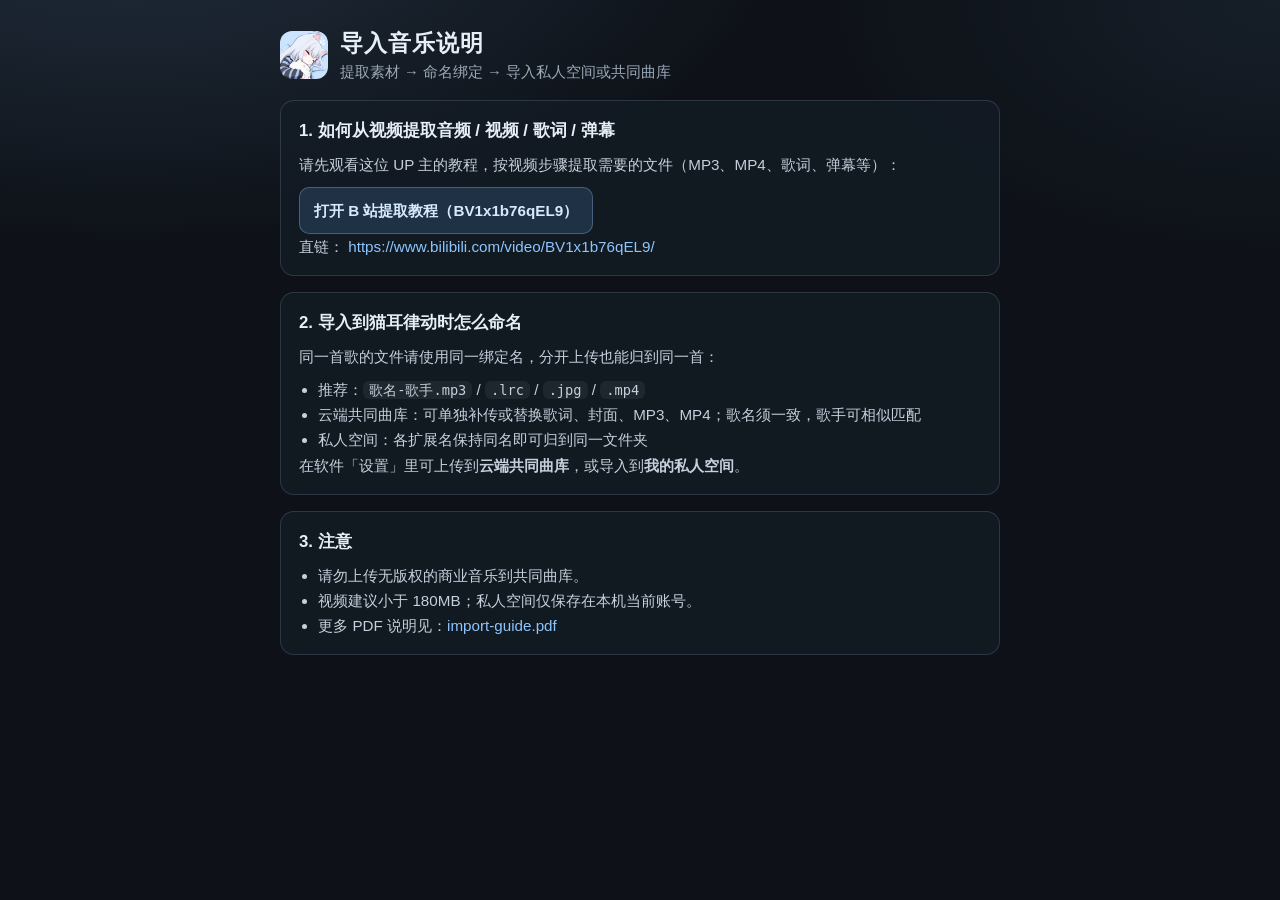
==== commit 6531ced0: "Allow cloud library asset-only upload and replace by title match. MP3 is no longer required every ti" ====
--- a/import-help.html
+++ b/import-help.html
@@ -123,10 +123,11 @@
 
       <section class="help-card">
         <h2>2. 导入到猫耳律动时怎么命名</h2>
-        <p>同一首歌的文件请使用同一绑定名，分开上传也能归到同一文件夹：</p>
+        <p>同一首歌的文件请使用同一绑定名，分开上传也能归到同一首：</p>
         <ul>
-          <li>推荐：<code>歌曲-歌名.mp3</code> / <code>.lrc</code> / <code>.jpg</code> / <code>.mp4</code></li>
-          <li>或统一：<code>歌名 - 歌手</code>（各扩展名保持同名）</li>
+          <li>推荐：<code>歌名-歌手.mp3</code> / <code>.lrc</code> / <code>.jpg</code> / <code>.mp4</code></li>
+          <li>云端共同曲库：可单独补传或替换歌词、封面、MP3、MP4；歌名须一致，歌手可相似匹配</li>
+          <li>私人空间：各扩展名保持同名即可归到同一文件夹</li>
         </ul>
         <p>在软件「设置」里可上传到<strong>云端共同曲库</strong>，或导入到<strong>我的私人空间</strong>。</p>
       </section>
--- a/styles.css
+++ b/styles.css
@@ -26,6 +26,11 @@
   padding: 0;
 }
 
+/* 公网网站：隐藏只在本机桌面版可用的设置 */
+body.is-web-site .local-only {
+  display: none !important;
+}
+
 html,
 body {
   height: 100%;
@@ -83,19 +88,644 @@
   display: flex;
   flex-direction: column;
   position: relative;
-}
-
-/* 设置跟在歌单滚动区里，下滑会一起走 */
-.home-settings {
+  z-index: 1;
+}
+
+/* 整窗一张背景层 + 磨砂面板；文字写在面板上 */
+.shell-bg-layer {
+  display: none;
+  position: fixed;
+  inset: 0;
+  z-index: 0;
+  pointer-events: none;
+  background-color: var(--bg);
+  background-size: cover;
+  background-position: center center;
+  background-repeat: no-repeat;
+}
+
+html[data-shell-bg="1"] .shell-bg-layer:not([hidden]) {
+  display: block;
+}
+
+.shell-bg-frame {
+  position: absolute;
+  inset: 0;
+  background-size: cover;
+  background-position: center center;
+  background-repeat: no-repeat;
+  opacity: 0;
+  transform: none;
+  z-index: 0;
+  transition: opacity 1s ease, transform 1.15s ease;
+}
+
+.shell-bg-frame.is-front {
+  opacity: 1;
+  z-index: 1;
+  transform: none;
+}
+
+.shell-bg-frame.is-front.is-leaving,
+.shell-bg-frame.is-leaving,
+.shell-bg-frame.is-out {
+  opacity: 0;
+}
+
+.shell-bg-layer.is-instant .shell-bg-frame {
+  transition: none;
+}
+
+.shell-bg-layer[data-shell-move="drift"] .shell-bg-frame:not(.is-front) {
+  transform: translate3d(4%, 0, 0) scale(1.04);
+}
+
+.shell-bg-layer[data-shell-move="drift"] .shell-bg-frame.is-out {
+  transform: translate3d(-3%, 0, 0) scale(1.02);
+}
+
+.shell-bg-layer video {
+  position: absolute;
+  inset: 0;
+  width: 100%;
+  height: 100%;
+  object-fit: cover;
+  z-index: 0;
+}
+
+html[data-shell-bg="1"] .shell-bg-layer::after {
+  content: "";
+  position: absolute;
+  inset: 0;
+  z-index: 2;
+  background: color-mix(in srgb, var(--bg) var(--shell-dim, 45%), transparent);
+}
+
+.wallpaper-library-motion {
+  position: absolute;
+  left: 4px;
+  bottom: 4px;
+  padding: 0 5px;
+  border-radius: 999px;
+  background: rgba(0, 0, 0, 0.55);
+  color: #fff;
+  font-size: 10px;
+  line-height: 16px;
+  pointer-events: none;
+}
+
+html[data-shell-bg="1"] body:not(.is-auth-screen) {
+  background: transparent !important;
+}
+
+html[data-shell-bg="1"] .app {
+  background: transparent;
+}
+
+html[data-shell-bg="1"] .app-body {
+  background: transparent;
+}
+
+html[data-shell-bg="1"] .nav-rail {
+  background: color-mix(in srgb, var(--bg) var(--shell-rail, 55%), transparent) !important;
+}
+
+html[data-shell-bg="1"] .main-pane {
+  background: color-mix(in srgb, var(--bg-soft) var(--shell-pane, 50%), transparent) !important;
+}
+
+html[data-shell-bg="1"] .main-pane > .pane-view,
+html[data-shell-bg="1"] .main-pane > .playlist-detail,
+html[data-shell-bg="1"] .main-pane > .diary-layer,
+html[data-shell-bg="1"] .main-pane > .likes-layer,
+html[data-shell-bg="1"] .main-pane > .chat-layer,
+html[data-shell-bg="1"] .main-pane > .profile-layer,
+html[data-shell-bg="1"] .main-pane > .wish-layer,
+html[data-shell-bg="1"] .main-pane > .seek-emoji-layer {
+  background: color-mix(in srgb, var(--bg-soft) var(--shell-view, 52%), transparent) !important;
+}
+
+html[data-shell-bg="1"] .app > .now-card {
+  background: color-mix(in srgb, var(--bg) var(--shell-bar, 54%), transparent) !important;
+}
+
+/* 背景越亮，字加一层描边阴影，避免被壁纸冲掉 */
+html[data-shell-bg="1"] .nav-brand .brand,
+html[data-shell-bg="1"] .nav-item,
+html[data-shell-bg="1"] .nav-item-title,
+html[data-shell-bg="1"] .nav-item-sub,
+html[data-shell-bg="1"] .nav-user,
+html[data-shell-bg="1"] .nav-user-meta,
+html[data-shell-bg="1"] .nav-name,
+html[data-shell-bg="1"] .nav-sub,
+html[data-shell-bg="1"] .settings-label,
+html[data-shell-bg="1"] .settings-hint,
+html[data-shell-bg="1"] .settings-note,
+html[data-shell-bg="1"] .settings-title,
+html[data-shell-bg="1"] .pane-view-bar,
+html[data-shell-bg="1"] .shell-bg-level,
+html[data-shell-bg="1"] .shell-bg-interval,
+html[data-shell-bg="1"] .wallpaper-library-empty,
+html[data-shell-bg="1"] .import-status,
+html[data-shell-bg="1"] .now-card .now-title,
+html[data-shell-bg="1"] .now-card .now-artist,
+html[data-shell-bg="1"] .now-card .now-meta,
+html[data-shell-bg="1"] .list-title,
+html[data-shell-bg="1"] .list-sub,
+html[data-shell-bg="1"] .section-title,
+html[data-shell-bg="1"] .section-sub {
+  text-shadow: var(--shell-text-shadow, none);
+}
+
+/* 亮壁纸 + 深色界面时，主区域临时改成深色字 */
+html[data-shell-bg="1"][data-shell-ink="dark"] .nav-rail,
+html[data-shell-bg="1"][data-shell-ink="dark"] .main-pane,
+html[data-shell-bg="1"][data-shell-ink="dark"] .app > .now-card {
+  --text: #1a1f28;
+  --muted: #3a4250;
+  --dim: #5a6270;
+  --line: rgba(0, 0, 0, 0.12);
+  --shell-text-shadow: 0 1px 0 rgba(255, 255, 255, 0.35), 0 0 10px rgba(255, 253, 248, 0.45);
+}
+
+.shell-bg-level {
+  display: flex;
+  align-items: center;
+  gap: 10px;
+  margin: 0 0 12px;
+  max-width: 360px;
+  color: var(--dim);
+  font-size: 0.75rem;
+}
+
+.shell-bg-level input[type="range"] {
+  flex: 1;
+  accent-color: var(--accent);
+  cursor: pointer;
+}
+
+.shell-bg-library .wallpaper-library-grid {
+  grid-template-columns: repeat(auto-fill, minmax(78px, 1fr));
+  gap: 8px;
+  max-height: 248px;
+}
+
+.shell-bg-library .wallpaper-library-item {
+  aspect-ratio: 4 / 3;
+}
+
+#shellBgRotateRow {
+  margin-bottom: 0;
+}
+
+#shellBgMotionRow {
+  margin: 16px 0 0;
+}
+
+#shellBgMotionPick {
+  margin-top: 16px;
+  margin-bottom: 0;
+}
+
+#shellBgMotionPick + .import-actions {
+  margin-top: 16px;
+}
+
+.shell-bg-interval {
+  display: flex;
+  align-items: center;
+  gap: 8px;
+  margin: 16px 0 16px;
+  color: var(--muted);
+  font-size: 0.82rem;
+}
+
+.shell-bg-interval input {
+  width: 64px;
+  height: 30px;
+  padding: 0 8px;
+  border-radius: 8px;
+  border: 1px solid var(--line);
+  background: transparent;
+  color: var(--text);
+  font: inherit;
+}
+
+.cloud-acl-box {
+  margin-top: 4px;
+}
+
+.cloud-acl-friends {
+  display: flex;
+  flex-direction: column;
+  gap: 6px;
+  max-height: 220px;
+  overflow: auto;
+  margin: 10px 0 12px;
+  padding: 4px 2px;
+}
+
+.cloud-acl-friend {
+  display: flex;
+  align-items: center;
+  gap: 10px;
+  padding: 8px 10px;
+  border-radius: 10px;
+  border: 1px solid var(--line);
+  background: color-mix(in srgb, var(--bg) 40%, transparent);
+  cursor: pointer;
+  text-align: left;
+  color: inherit;
+  font: inherit;
+}
+
+.cloud-acl-friend.is-on {
+  border-color: rgba(232, 165, 75, 0.55);
+  background: rgba(232, 165, 75, 0.1);
+}
+
+.cloud-acl-friend img {
+  width: 32px;
+  height: 32px;
+  border-radius: 50%;
+  object-fit: cover;
+  flex: 0 0 auto;
+}
+
+.cloud-acl-friend-meta {
+  min-width: 0;
+  flex: 1;
+  display: flex;
+  flex-direction: column;
+  gap: 2px;
+}
+
+.cloud-acl-friend-name {
+  font-size: 0.88rem;
+  font-weight: 600;
+  white-space: nowrap;
+  overflow: hidden;
+  text-overflow: ellipsis;
+}
+
+.cloud-acl-friend-sub {
+  font-size: 0.72rem;
+  color: var(--dim);
+}
+
+.cloud-acl-check {
+  width: 16px;
+  height: 16px;
+  border-radius: 4px;
+  border: 1px solid var(--line);
+  flex: 0 0 auto;
   position: relative;
-  z-index: 5;
-  display: flex;
-  justify-content: flex-end;
-  margin: 2px 14px 8px 0;
-}
-
-.home-settings .settings-panel {
-  top: calc(100% + 10px);
+}
+
+.cloud-acl-friend.is-on .cloud-acl-check {
+  border-color: rgba(232, 165, 75, 0.8);
+  background: rgba(232, 165, 75, 0.25);
+}
+
+.cloud-acl-friend.is-on .cloud-acl-check::after {
+  content: "";
+  position: absolute;
+  left: 4px;
+  top: 1px;
+  width: 5px;
+  height: 9px;
+  border: solid var(--text);
+  border-width: 0 1.5px 1.5px 0;
+  transform: rotate(45deg);
+}
+
+.cloud-acl-empty {
+  font-size: 0.78rem;
+  color: var(--dim);
+  padding: 6px 2px;
+}
+
+.app-body {
+  flex: 1;
+  min-height: 0;
+  display: flex;
+  align-items: stretch;
+}
+
+.nav-rail {
+  width: 220px;
+  flex: 0 0 220px;
+  display: flex;
+  flex-direction: column;
+  min-height: 0;
+  padding: 14px 12px 10px;
+  border-right: 1px solid var(--line);
+  background: var(--sidebar-bg, color-mix(in srgb, var(--bg) 55%, var(--bg-soft)));
+  color: var(--text);
+}
+
+.nav-brand {
+  display: flex;
+  align-items: center;
+  gap: 10px;
+  margin: 0 0 14px;
+  padding: 4px 6px;
+  border: 0;
+  border-radius: 12px;
+  background: transparent;
+  color: inherit;
+  cursor: pointer;
+  text-align: left;
+}
+
+.nav-brand:hover {
+  background: color-mix(in srgb, var(--text) 6%, transparent);
+}
+
+.nav-brand .brand-logo {
+  width: 40px;
+  height: 40px;
+  border-radius: 12px;
+  object-fit: cover;
+  flex-shrink: 0;
+}
+
+.nav-brand .brand {
+  font-size: 1.05rem;
+  margin: 0;
+  line-height: 1.15;
+}
+
+.nav-brand .tagline {
+  margin: 2px 0 0;
+  font-size: 0.68rem;
+}
+
+.nav-user {
+  display: flex;
+  align-items: center;
+  gap: 10px;
+  width: 100%;
+  margin: 0 0 12px;
+  padding: 10px;
+  border: 1px solid var(--line);
+  border-radius: 14px;
+  background: color-mix(in srgb, var(--bg-soft) 80%, transparent);
+  color: inherit;
+  font: inherit;
+  text-align: left;
+  cursor: pointer;
+}
+
+.nav-user:hover {
+  border-color: color-mix(in srgb, var(--accent) 45%, var(--line));
+  background: color-mix(in srgb, var(--accent) 12%, var(--bg-soft));
+}
+
+.nav-avatar {
+  width: 44px;
+  height: 44px;
+  border-radius: 50%;
+  object-fit: cover;
+  flex-shrink: 0;
+  border: 1px solid var(--line);
+  background: var(--bg);
+}
+
+.nav-user-meta {
+  display: flex;
+  flex-direction: column;
+  gap: 3px;
+  min-width: 0;
+}
+
+.nav-name {
+  font-size: 0.92rem;
+  font-weight: 750;
+  white-space: nowrap;
+  overflow: hidden;
+  text-overflow: ellipsis;
+}
+
+.nav-sub {
+  font-size: 0.7rem;
+  color: var(--dim);
+  white-space: nowrap;
+  overflow: hidden;
+  text-overflow: ellipsis;
+}
+
+.nav-list {
+  display: flex;
+  flex-direction: column;
+  gap: 4px;
+  flex: 1;
+  min-height: 0;
+  overflow-y: auto;
+  padding: 2px 4px 2px 6px;
+}
+
+.nav-item {
+  position: relative;
+  display: flex;
+  flex-direction: column;
+  align-items: flex-start;
+  gap: 2px;
+  width: 100%;
+  margin: 0;
+  padding: 10px 12px;
+  border: 0;
+  border-radius: 12px;
+  background: transparent;
+  color: inherit;
+  font: inherit;
+  text-align: left;
+  cursor: pointer;
+}
+
+.nav-item:hover {
+  background: color-mix(in srgb, var(--text) 6%, transparent);
+}
+
+.nav-item.is-active {
+  background: color-mix(in srgb, var(--accent) 18%, transparent);
+  color: var(--text);
+}
+
+.nav-item-title {
+  font-size: 0.9rem;
+  font-weight: 650;
+}
+
+.nav-item-sub {
+  font-size: 0.7rem;
+  color: var(--dim);
+}
+
+.nav-item-badge {
+  position: absolute;
+  top: 10px;
+  right: 10px;
+  min-width: 18px;
+  height: 18px;
+  padding: 0 5px;
+  border-radius: 999px;
+  background: #e35d5d;
+  color: #fff;
+  font-size: 0.66rem;
+  font-weight: 700;
+  line-height: 18px;
+  text-align: center;
+}
+
+.nav-footer {
+  display: flex;
+  align-items: center;
+  justify-content: space-between;
+  gap: 8px;
+  margin-top: 10px;
+  padding-top: 10px;
+  border-top: 1px solid var(--line);
+  flex-shrink: 0;
+}
+
+.nav-settings-btn {
+  display: inline-flex;
+  align-items: center;
+  gap: 7px;
+  padding: 8px 12px;
+  border-radius: 999px;
+  border: 1px solid var(--line);
+  background: color-mix(in srgb, var(--bg-soft) 80%, transparent);
+  color: var(--text);
+  font: inherit;
+  font-size: 0.84rem;
+  cursor: pointer;
+}
+
+.nav-settings-btn:hover,
+.nav-settings-btn.is-active {
+  border-color: color-mix(in srgb, var(--accent) 55%, var(--line));
+  background: color-mix(in srgb, var(--accent) 16%, transparent);
+}
+
+.nav-footer-hint {
+  font-size: 0.68rem;
+  color: var(--dim);
+  max-width: 42%;
+  text-align: right;
+  white-space: nowrap;
+  overflow: hidden;
+  text-overflow: ellipsis;
+}
+
+.main-pane {
+  position: relative;
+  flex: 1;
+  min-width: 0;
+  min-height: 0;
+  display: flex;
+  flex-direction: column;
+  background: transparent;
+  overflow: hidden;
+  /* 右侧整体留白（参考网易云：内容与窗边拉开） */
+  padding-right: 28px;
+}
+
+.main-home {
+  flex: 1;
+  min-height: 0;
+  padding: 16px 20px 12px 18px;
+}
+
+/* sidebar-scroll 的 padding-right:2px 会冲掉主区右边距，这里盖回去 */
+.main-home.sidebar-scroll {
+  padding: 16px 8px 12px 18px;
+}
+
+.main-home[hidden] {
+  display: none !important;
+}
+
+.app > .now-card {
+  flex-shrink: 0;
+  margin: 0 40px 12px 12px;
+  z-index: 6;
+}
+
+/* 右侧主区页面：铺满右边，不盖住左侧与底栏 */
+.main-pane > .pane-view,
+.main-pane > .playlist-detail,
+.main-pane > .likes-layer,
+.main-pane > .chat-layer,
+.main-pane > .profile-layer,
+.main-pane > .wish-layer,
+.main-pane > .seek-emoji-layer {
+  position: absolute !important;
+  inset: 0 !important;
+  z-index: 4;
+  width: auto !important;
+  height: auto !important;
+  max-width: none !important;
+  max-height: none !important;
+  border-radius: 0 !important;
+  place-items: stretch !important;
+  justify-content: stretch !important;
+  align-items: stretch !important;
+  display: none;
+  opacity: 1 !important;
+  pointer-events: auto !important;
+  visibility: visible !important;
+  background: color-mix(in srgb, var(--bg-soft) 96%, var(--bg));
+}
+
+.main-pane > .pane-view:not([hidden]),
+.main-pane > .playlist-detail:not([hidden]),
+.main-pane > .likes-layer.is-open,
+.main-pane > .chat-layer.is-open,
+.main-pane > .profile-layer.is-open,
+.main-pane > .wish-layer.is-open,
+.main-pane > .seek-emoji-layer.is-open {
+  display: flex !important;
+  flex-direction: column;
+}
+
+.main-pane > .likes-layer .likes-backdrop,
+.main-pane > .chat-layer .chat-backdrop,
+.main-pane > .profile-layer .profile-backdrop,
+.main-pane > .wish-layer .profile-backdrop,
+.main-pane > .seek-emoji-layer .profile-backdrop {
+  display: none !important;
+}
+
+.main-pane > .likes-layer .likes-panel,
+.main-pane > .chat-layer .chat-panel,
+.main-pane > .profile-layer .profile-panel,
+.main-pane > .wish-layer .wish-panel,
+.main-pane > .seek-emoji-layer .profile-panel {
+  width: 100% !important;
+  height: 100% !important;
+  max-width: none !important;
+  max-height: none !important;
+  border: 0 !important;
+  border-radius: 0 !important;
+  box-shadow: none !important;
+}
+
+.pane-view-bar {
+  display: flex;
+  align-items: center;
+  gap: 8px;
+  padding: 14px 22px 10px 16px;
+  border-bottom: 1px solid var(--line);
+  flex-shrink: 0;
+}
+
+.pane-view-body {
+  flex: 1;
+  min-height: 0;
+  overflow-y: auto;
+  padding: 14px 22px 24px 16px;
 }
 
 .settings-btn {
@@ -116,23 +746,324 @@
   background: rgba(232, 165, 75, 0.12);
 }
 
-.settings-panel {
+/* 「我的」资料页：大头像 + 昵称，设置在底部 */
+.menu-layer {
+  position: fixed;
+  inset: 0;
+  z-index: 88;
+  display: flex;
+  justify-content: stretch;
+  opacity: 0;
+  pointer-events: none;
+  visibility: hidden;
+  transition: opacity 0.2s ease;
+}
+
+.menu-layer[hidden] {
+  display: none !important;
+}
+
+.menu-layer.is-open {
+  display: flex !important;
+  opacity: 1;
+  pointer-events: auto;
+  visibility: visible;
+}
+
+.menu-backdrop {
   position: absolute;
-  top: calc(100% + 10px);
-  right: 0;
-  width: min(360px, calc(100vw - 40px));
-  max-height: min(78vh, 640px);
+  inset: 0;
+  background: rgba(8, 10, 14, 0.28);
+}
+
+.menu-drawer {
+  position: relative;
+  z-index: 1;
+  width: 100%;
+  max-width: 100%;
+  height: 100%;
+  display: flex;
+  flex-direction: column;
+  background:
+    radial-gradient(ellipse 90% 50% at 10% -10%, color-mix(in srgb, var(--accent) 18%, transparent), transparent 55%),
+    color-mix(in srgb, var(--bg-soft) 94%, var(--bg));
+  color: var(--text);
+  transform: translateY(10px);
+  transition: transform 0.22s ease;
+  overflow: hidden;
+}
+
+.menu-layer.is-open .menu-drawer {
+  transform: translateY(0);
+}
+
+.menu-home {
+  display: flex;
+  flex-direction: column;
+  height: 100%;
+  min-height: 0;
+}
+
+.menu-home[hidden] {
+  display: none !important;
+}
+
+.menu-topbar {
+  display: flex;
+  align-items: center;
+  gap: 8px;
+  padding: 14px 14px 8px;
+  flex-shrink: 0;
+}
+
+.menu-profile-card {
+  display: flex;
+  align-items: center;
+  gap: 16px;
+  width: calc(100% - 28px);
+  margin: 4px 14px 14px;
+  padding: 18px 16px;
+  border: 1px solid var(--line);
+  border-radius: 18px;
+  background: color-mix(in srgb, var(--bg-soft) 88%, transparent);
+  box-shadow: 0 10px 28px color-mix(in srgb, var(--text) 8%, transparent);
+  color: inherit;
+  font: inherit;
+  text-align: left;
+  cursor: pointer;
+}
+
+.menu-profile-card:hover {
+  border-color: color-mix(in srgb, var(--accent) 45%, var(--line));
+  background: color-mix(in srgb, var(--accent) 10%, var(--bg-soft));
+}
+
+.menu-avatar {
+  width: 84px;
+  height: 84px;
+  border-radius: 50%;
+  object-fit: cover;
+  border: 2px solid color-mix(in srgb, var(--text) 12%, transparent);
+  flex-shrink: 0;
+  background: var(--bg);
+  box-shadow: 0 6px 18px color-mix(in srgb, var(--text) 12%, transparent);
+}
+
+.menu-user-meta {
+  display: flex;
+  flex-direction: column;
+  gap: 8px;
+  min-width: 0;
+  flex: 1;
+}
+
+.menu-name {
+  font-size: 1.28rem;
+  font-weight: 800;
+  letter-spacing: 0.02em;
+  line-height: 1.2;
+  white-space: nowrap;
+  overflow: hidden;
+  text-overflow: ellipsis;
+}
+
+.menu-badges {
+  display: flex;
+  flex-wrap: wrap;
+  gap: 6px;
+}
+
+.menu-chip {
+  display: inline-flex;
+  align-items: center;
+  min-height: 22px;
+  padding: 0 8px;
+  border-radius: 999px;
+  border: 1px solid var(--line);
+  background: color-mix(in srgb, var(--text) 6%, transparent);
+  color: var(--muted);
+  font-size: 0.7rem;
+  font-weight: 650;
+  letter-spacing: 0.02em;
+}
+
+.menu-chip[hidden] {
+  display: none !important;
+}
+
+.menu-chip-honor {
+  border-color: color-mix(in srgb, var(--accent) 45%, var(--line));
+  background: color-mix(in srgb, var(--accent) 16%, transparent);
+  color: var(--text);
+}
+
+.menu-sub {
+  font-size: 0.74rem;
+  color: var(--dim);
+}
+
+.menu-user-arrow {
+  flex-shrink: 0;
+  align-self: center;
+  font-size: 1.35rem;
+  color: var(--dim);
+}
+
+.menu-list {
+  display: flex;
+  flex-direction: column;
+  gap: 4px;
+  margin: 0 14px;
+  padding: 6px;
+  border: 1px solid var(--line);
+  border-radius: 16px;
+  background: color-mix(in srgb, var(--bg-soft) 80%, transparent);
   overflow-y: auto;
-  padding: 14px 16px 16px;
-  border-radius: 14px;
+  flex: 1;
+  min-height: 0;
+}
+
+.menu-item {
+  display: flex;
+  align-items: center;
+  gap: 12px;
+  width: 100%;
+  margin: 0;
+  padding: 13px 12px;
+  border: 0;
+  border-radius: 12px;
+  background: transparent;
+  color: inherit;
+  font: inherit;
+  text-align: left;
+  cursor: pointer;
+}
+
+.menu-item:hover {
+  background: color-mix(in srgb, var(--text) 6%, transparent);
+}
+
+.menu-item-ico {
+  width: 28px;
+  text-align: center;
+  font-size: 1rem;
+  color: var(--muted);
+  flex-shrink: 0;
+}
+
+.menu-item-text {
+  display: flex;
+  flex-direction: column;
+  gap: 2px;
+  min-width: 0;
+  flex: 1;
+}
+
+.menu-item-title {
+  font-size: 0.94rem;
+  color: var(--text);
+}
+
+.menu-item-sub {
+  font-size: 0.72rem;
+  color: var(--dim);
+  white-space: nowrap;
+  overflow: hidden;
+  text-overflow: ellipsis;
+}
+
+.menu-item-badge {
+  min-width: 20px;
+  height: 18px;
+  padding: 0 6px;
+  border-radius: 999px;
+  background: #e35d5d;
+  color: #fff;
+  font-size: 0.68rem;
+  font-weight: 700;
+  line-height: 18px;
+  text-align: center;
+  flex-shrink: 0;
+}
+
+.menu-item-arrow {
+  color: var(--dim);
+  font-size: 1.1rem;
+  flex-shrink: 0;
+}
+
+.menu-footer {
+  display: flex;
+  align-items: center;
+  justify-content: space-between;
+  gap: 10px;
+  margin-top: 10px;
+  padding: 12px 16px calc(14px + env(safe-area-inset-bottom, 0px));
+  border-top: 1px solid var(--line);
+  background: color-mix(in srgb, var(--bg) 40%, var(--bg-soft));
+  flex-shrink: 0;
+}
+
+.menu-footer-btn {
+  display: inline-flex;
+  align-items: center;
+  gap: 8px;
+  padding: 10px 16px;
+  border-radius: 999px;
   border: 1px solid var(--line);
-  background: color-mix(in srgb, var(--bg-soft) 92%, transparent);
-  backdrop-filter: blur(12px);
-  box-shadow: 0 16px 40px rgba(0, 0, 0, 0.35);
-}
-
-.settings-panel[hidden] {
-  display: none;
+  background: color-mix(in srgb, var(--bg-soft) 80%, transparent);
+  color: var(--text);
+  font: inherit;
+  font-size: 0.9rem;
+  cursor: pointer;
+}
+
+.menu-footer-btn:hover {
+  border-color: color-mix(in srgb, var(--accent) 55%, var(--line));
+  background: color-mix(in srgb, var(--accent) 16%, transparent);
+}
+
+.menu-footer-ico {
+  font-size: 1rem;
+  line-height: 1;
+}
+
+.menu-footer-hint {
+  font-size: 0.72rem;
+  color: var(--dim);
+  max-width: 46%;
+  text-align: right;
+  white-space: nowrap;
+  overflow: hidden;
+  text-overflow: ellipsis;
+}
+
+.menu-settings {
+  display: flex;
+  flex-direction: column;
+  height: 100%;
+  min-height: 0;
+  background: color-mix(in srgb, var(--bg-soft) 96%, var(--bg));
+}
+
+.menu-settings[hidden] {
+  display: none !important;
+}
+
+.menu-settings-bar {
+  display: flex;
+  align-items: center;
+  gap: 8px;
+  padding: 14px 14px 10px;
+  border-bottom: 1px solid var(--line);
+  flex-shrink: 0;
+}
+
+.menu-settings-body {
+  padding: 14px 16px 24px;
+  overflow-y: auto;
+  min-height: 0;
+  flex: 1;
 }
 
 .settings-title {
@@ -242,6 +1173,317 @@
   background: var(--accent);
   border: 2px solid #fff8ee;
   box-shadow: 0 2px 8px rgba(0, 0, 0, 0.35);
+}
+
+.bg-hue-row {
+  display: flex;
+  flex-wrap: wrap;
+  gap: 6px;
+  margin-top: 8px;
+}
+
+.bg-hue {
+  padding: 4px 10px;
+  border-radius: 999px;
+  border: 1px solid var(--line);
+  background: rgba(255, 255, 255, 0.08);
+  color: inherit;
+  font: inherit;
+  font-size: 0.78rem;
+  cursor: pointer;
+}
+
+.bg-hue.is-active {
+  border-color: rgba(240, 160, 90, 0.9);
+  background: rgba(240, 180, 120, 0.28);
+}
+
+.bg-hue[data-bg-preset="black"] { background: #1a1f28; color: #f4f1ea; }
+.bg-hue[data-bg-preset="white"] { background: #f7f4ee; color: #1a1f28; }
+.bg-hue[data-bg-preset="orange"] { background: #ffb15a; color: #3a220c; }
+.bg-hue[data-bg-preset="pink"] { background: #ff8fbe; color: #3a1024; }
+.bg-hue[data-bg-preset="blue"] { background: #7eb6ff; color: #102038; }
+.bg-hue[data-bg-preset="green"] { background: #6ed69a; color: #0c2418; }
+.bg-hue[data-bg-preset="purple"] { background: #c49bff; color: #241038; }
+.bg-hue.is-active { outline: 2px solid rgba(255, 255, 255, 0.85); }
+
+.ctrl-side.player-queue-btn {
+  width: auto;
+  min-width: 64px;
+  height: 38px;
+  padding: 0 14px;
+  font-size: 0.78rem;
+  line-height: 1;
+  letter-spacing: 0.12em;
+  white-space: nowrap;
+}
+
+#listenTogetherBtn {
+  min-width: 72px;
+  letter-spacing: 0.06em;
+}
+
+#listenTogetherBtn.is-on {
+  color: var(--accent);
+  border-color: rgba(232, 165, 75, 0.55);
+  background: rgba(232, 165, 75, 0.16);
+}
+
+.listen-together-chip {
+  position: absolute;
+  top: 52px;
+  right: 18px;
+  z-index: 8;
+  display: flex;
+  align-items: center;
+  gap: 10px;
+  max-width: min(360px, calc(100% - 36px));
+  padding: 8px 10px 8px 8px;
+  border-radius: 999px;
+  border: 1px solid rgba(232, 165, 75, 0.4);
+  background: color-mix(in srgb, var(--bg-soft) 88%, transparent);
+  box-shadow: 0 8px 22px rgba(0, 0, 0, 0.12);
+  pointer-events: auto;
+  cursor: grab;
+  user-select: none;
+  touch-action: none;
+}
+
+.listen-together-chip.is-dragging {
+  cursor: grabbing;
+  opacity: 0.96;
+}
+
+.listen-together-chip[hidden] {
+  display: none !important;
+}
+
+.listen-together-avatars {
+  position: relative;
+  width: 48px;
+  height: 32px;
+  flex: 0 0 auto;
+}
+
+.listen-together-avatars img {
+  position: absolute;
+  top: 0;
+  width: 32px;
+  height: 32px;
+  border-radius: 50%;
+  object-fit: cover;
+  background: var(--bg);
+  border: 2px solid color-mix(in srgb, var(--bg-soft) 90%, #fff);
+  box-sizing: border-box;
+}
+
+.listen-together-avatars img:first-child {
+  left: 0;
+  z-index: 1;
+}
+
+.listen-together-avatars img:last-child {
+  left: 16px;
+  z-index: 2;
+}
+
+.listen-together-chip-meta {
+  min-width: 0;
+  flex: 1;
+  display: flex;
+  flex-direction: column;
+  gap: 1px;
+}
+
+.listen-together-bar-text {
+  min-width: 0;
+  font-size: 0.76rem;
+  font-weight: 650;
+  color: var(--text);
+  overflow: hidden;
+  text-overflow: ellipsis;
+  white-space: nowrap;
+}
+
+.listen-together-time {
+  font-size: 0.68rem;
+  color: var(--muted);
+  letter-spacing: 0.02em;
+}
+
+.listen-together-end {
+  flex: 0 0 auto;
+  padding: 5px 10px;
+  border-radius: 999px;
+  border: 1px solid var(--line);
+  background: transparent;
+  color: var(--muted);
+  font-size: 0.72rem;
+  cursor: pointer;
+  touch-action: manipulation;
+}
+
+.listen-together-end:hover {
+  color: var(--text);
+  border-color: rgba(232, 165, 75, 0.45);
+}
+
+.listen-together-pick-note {
+  margin: 0 0 10px;
+  font-size: 0.75rem;
+  color: var(--dim);
+}
+
+.listen-together-friend {
+  display: flex;
+  align-items: center;
+  gap: 10px;
+  width: 100%;
+  padding: 10px 8px;
+  border: 0;
+  border-radius: 10px;
+  background: transparent;
+  color: inherit;
+  text-align: left;
+  cursor: default;
+}
+
+.listen-together-friend img {
+  width: 36px;
+  height: 36px;
+  border-radius: 50%;
+  object-fit: cover;
+  flex: 0 0 auto;
+  background: var(--bg);
+}
+
+.listen-together-friend-meta {
+  min-width: 0;
+  flex: 1;
+  display: flex;
+  flex-direction: column;
+  gap: 2px;
+}
+
+.listen-together-friend-name {
+  font-size: 0.88rem;
+  font-weight: 650;
+  overflow: hidden;
+  text-overflow: ellipsis;
+  white-space: nowrap;
+}
+
+.listen-together-friend-sub {
+  font-size: 0.72rem;
+  color: var(--dim);
+}
+
+.listen-together-friend-action {
+  flex: 0 0 auto;
+  padding: 5px 10px;
+  border-radius: 999px;
+  border: 1px solid rgba(232, 165, 75, 0.4);
+  background: rgba(232, 165, 75, 0.14);
+  color: var(--text);
+  font-size: 0.72rem;
+  cursor: pointer;
+}
+
+.listen-together-friend-action.is-cancel {
+  border-color: var(--line);
+  background: transparent;
+  color: var(--muted);
+}
+
+.listen-together-friend-action.is-busy {
+  opacity: 0.7;
+  cursor: default;
+}
+
+html.theme-manga .listen-together-chip,
+html.theme-manga .listen-together-friend-action,
+html.theme-manga .listen-together-end,
+html.theme-manga #listenTogetherBtn {
+  border: 2px solid #1a1612 !important;
+  border-radius: 6px !important;
+  box-shadow: 2px 2px 0 #1a1612;
+}
+
+html.theme-manga .listen-together-chip {
+  border-radius: 999px !important;
+  background: #fffdf8;
+}
+
+.player-queue {
+  position: absolute;
+  z-index: 6;
+  top: 0;
+  right: 0;
+  bottom: 0;
+  width: min(300px, 100%);
+  display: flex;
+  flex-direction: column;
+  border-radius: 16px;
+  border: 1px solid var(--line);
+  background: color-mix(in srgb, var(--bg) 88%, white);
+  box-shadow: 0 12px 32px rgba(0, 0, 0, 0.18);
+  overflow: hidden;
+}
+
+.player-queue[hidden] {
+  display: none !important;
+}
+
+.player-queue-bar {
+  display: flex;
+  align-items: center;
+  justify-content: space-between;
+  gap: 8px;
+  padding: 10px 12px;
+  border-bottom: 1px solid var(--line);
+  font-size: 0.86rem;
+}
+
+.player-queue-close {
+  border: 0;
+  background: transparent;
+  color: inherit;
+  font: inherit;
+  cursor: pointer;
+}
+
+.player-queue-list {
+  margin: 0;
+  padding: 6px;
+  list-style: none;
+  overflow: auto;
+  flex: 1;
+}
+
+.player-queue-item {
+  width: 100%;
+  display: flex;
+  flex-direction: column;
+  align-items: flex-start;
+  gap: 2px;
+  margin: 0;
+  padding: 8px 10px;
+  border: 0;
+  border-radius: 10px;
+  background: transparent;
+  color: inherit;
+  font: inherit;
+  text-align: left;
+  cursor: pointer;
+}
+
+.player-queue-item small {
+  color: var(--muted);
+  font-size: 0.75rem;
+}
+
+.player-queue-item.is-current {
+  background: rgba(240, 180, 120, 0.28);
 }
 
 .bg-preview {
@@ -397,7 +1639,10 @@
 
 .user-no.is-gold,
 .honor-title.is-gold,
-.settings-hint.is-gold {
+.settings-hint.is-gold,
+.menu-sub.is-gold,
+.menu-item-sub.is-gold,
+.menu-chip.is-gold {
   color: #e8c547;
   font-weight: 700;
   letter-spacing: 0.03em;
@@ -405,7 +1650,10 @@
 
 .user-no.is-obsidian,
 .honor-title.is-obsidian,
-.settings-hint.is-obsidian {
+.settings-hint.is-obsidian,
+.menu-sub.is-obsidian,
+.menu-item-sub.is-obsidian,
+.menu-chip.is-obsidian {
   font-weight: 800;
   letter-spacing: 0.04em;
   background: linear-gradient(
@@ -468,22 +1716,32 @@
 
 .avatar-picker {
   display: grid;
-  grid-template-columns: repeat(4, 1fr);
+  grid-template-columns: repeat(4, minmax(0, 72px));
   gap: 8px;
+  justify-content: start;
 }
 
 .avatar-picker.is-compact {
-  gap: 6px;
+  grid-template-columns: repeat(auto-fill, 48px);
+  gap: 8px;
+  max-width: 320px;
 }
 
 .avatar-pick {
-  aspect-ratio: 1;
+  width: 72px;
+  height: 72px;
   border-radius: 12px;
   border: 2px solid transparent;
   padding: 0;
   overflow: hidden;
   cursor: pointer;
   background: transparent;
+}
+
+.avatar-picker.is-compact .avatar-pick {
+  width: 48px;
+  height: 48px;
+  border-radius: 10px;
 }
 
 .avatar-pick img {
@@ -601,22 +1859,28 @@
 
 .wallpaper-library-grid {
   display: grid;
-  grid-template-columns: repeat(3, minmax(0, 1fr));
-  gap: 6px;
-  max-height: 168px;
-  overflow: auto;
+  grid-template-columns: repeat(auto-fill, minmax(72px, 1fr));
+  gap: 8px;
+  max-height: 200px;
+  overflow-x: hidden;
+  overflow-y: auto;
   padding: 2px;
+  align-content: start;
 }
 
 .wallpaper-library-item {
   position: relative;
-  aspect-ratio: 16 / 10;
+  width: 100%;
+  min-width: 0;
+  min-height: 0;
+  aspect-ratio: 4 / 3;
   border: 1px solid rgba(100, 120, 150, 0.2);
   border-radius: 8px;
   overflow: hidden;
   padding: 0;
   background: rgba(0, 0, 0, 0.18);
   cursor: pointer;
+  align-self: start;
 }
 
 .wallpaper-library-item img {
@@ -658,10 +1922,10 @@
   height: 100%;
   min-height: 0;
   flex: 1;
-  padding: 20px 20px 12px;
+  padding: 0;
   display: flex;
   flex-direction: column;
-  background: var(--sidebar-bg, rgba(0, 0, 0, 0.15));
+  background: transparent;
   overflow: hidden;
 }
 
@@ -1309,9 +2573,294 @@
   letter-spacing: 0.02em;
 }
 
+.mood-radio {
+  display: flex;
+  align-items: center;
+  justify-content: space-between;
+  gap: 14px;
+  margin: 0 0 14px;
+  padding: 14px 16px;
+  border-radius: 16px;
+  border: 1px solid color-mix(in srgb, var(--text) 10%, var(--line));
+  background:
+    linear-gradient(120deg, color-mix(in srgb, var(--accent) 8%, transparent), transparent 55%),
+    color-mix(in srgb, var(--bg) 42%, transparent);
+}
+
+.mood-radio-copy {
+  min-width: 0;
+  flex: 1;
+}
+
+.mood-radio-kicker {
+  display: inline-block;
+  margin-bottom: 4px;
+  font-size: 0.7rem;
+  letter-spacing: 0.08em;
+  color: var(--accent);
+}
+
+.mood-radio-title {
+  margin: 0;
+  font-size: 1.05rem;
+  font-weight: 780;
+  letter-spacing: 0.02em;
+}
+
+.mood-radio-sub {
+  margin: 4px 0 0;
+  font-size: 0.76rem;
+  color: var(--muted);
+  line-height: 1.4;
+}
+
+.mood-radio-btn {
+  flex: 0 0 auto;
+  padding: 9px 14px;
+  border-radius: 999px;
+  border: 1px solid color-mix(in srgb, var(--accent) 35%, var(--line));
+  background: color-mix(in srgb, var(--bg) 28%, transparent);
+  color: var(--text);
+  font-size: 0.82rem;
+  font-weight: 650;
+  cursor: pointer;
+}
+
+.mood-radio-btn:hover {
+  background: color-mix(in srgb, var(--accent) 18%, transparent);
+}
+
+.diary-body {
+  display: flex;
+  flex-direction: column;
+  gap: 18px;
+}
+
+.diary-empty {
+  margin: 24px 4px;
+  font-size: 0.82rem;
+  color: var(--dim);
+  line-height: 1.55;
+  max-width: 28em;
+}
+
+.diary-day {
+  display: flex;
+  flex-direction: column;
+  gap: 10px;
+}
+
+.diary-day-card {
+  padding: 14px 14px 12px;
+  border-radius: 16px;
+  border: 1px solid color-mix(in srgb, var(--text) 10%, var(--line));
+  background:
+    linear-gradient(135deg, color-mix(in srgb, var(--accent) 7%, transparent), transparent 52%),
+    color-mix(in srgb, var(--bg) 38%, transparent);
+}
+
+.diary-day-top {
+  display: flex;
+  align-items: center;
+  justify-content: space-between;
+  gap: 10px;
+}
+
+.diary-day-title {
+  font-size: 0.92rem;
+  font-weight: 740;
+  letter-spacing: 0.01em;
+}
+
+.diary-weather {
+  display: inline-flex;
+  align-items: center;
+  gap: 5px;
+  flex: 0 0 auto;
+  min-height: 1.4em;
+  font-size: 0.74rem;
+  color: var(--muted);
+}
+
+.diary-weather.is-empty {
+  min-width: 1.4em;
+}
+
+.diary-weather-icon {
+  font-size: 1.05rem;
+  line-height: 1;
+}
+
+.diary-weather-label {
+  letter-spacing: 0.02em;
+}
+
+.diary-weather-temp {
+  font-variant-numeric: tabular-nums;
+  color: var(--dim);
+}
+
+.diary-day-quote {
+  margin: 12px 0 0;
+  font-size: 0.98rem;
+  font-weight: 650;
+  line-height: 1.45;
+  letter-spacing: 0.02em;
+}
+
+.diary-day-quote-from {
+  margin: 6px 0 0;
+  font-size: 0.72rem;
+  color: var(--dim);
+}
+
+.diary-day-stat {
+  margin: 10px 0 0;
+  font-size: 0.72rem;
+  color: var(--dim);
+}
+
+.diary-song-list {
+  display: flex;
+  flex-direction: column;
+  gap: 8px;
+}
+
+.diary-entry {
+  display: flex;
+  align-items: center;
+  gap: 10px;
+  width: 100%;
+  padding: 8px 10px;
+  border: 1px solid color-mix(in srgb, var(--text) 10%, var(--line));
+  border-radius: 12px;
+  background: color-mix(in srgb, var(--bg) 34%, transparent);
+  color: inherit;
+  text-align: left;
+  cursor: pointer;
+}
+
+.diary-entry.is-hero {
+  padding: 12px;
+  border-radius: 14px;
+  background:
+    linear-gradient(120deg, color-mix(in srgb, var(--accent) 10%, transparent), transparent 60%),
+    color-mix(in srgb, var(--bg) 40%, transparent);
+}
+
+.diary-entry:hover {
+  border-color: color-mix(in srgb, var(--accent) 40%, var(--line));
+}
+
+.diary-entry img {
+  width: 42px;
+  height: 42px;
+  border-radius: 8px;
+  object-fit: cover;
+  flex: 0 0 auto;
+  background: var(--bg);
+}
+
+.diary-entry.is-hero img {
+  width: 56px;
+  height: 56px;
+  border-radius: 10px;
+}
+
+.diary-entry-meta {
+  min-width: 0;
+  flex: 1;
+  display: flex;
+  flex-direction: column;
+  gap: 2px;
+}
+
+.diary-hero-kicker {
+  font-size: 0.68rem;
+  letter-spacing: 0.08em;
+  color: var(--accent);
+}
+
+.diary-entry-title {
+  font-size: 0.88rem;
+  font-weight: 650;
+  overflow: hidden;
+  text-overflow: ellipsis;
+  white-space: nowrap;
+}
+
+.diary-entry.is-hero .diary-entry-title {
+  font-size: 0.98rem;
+  font-weight: 720;
+}
+
+.diary-entry-sub {
+  font-size: 0.72rem;
+  color: var(--muted);
+  overflow: hidden;
+  text-overflow: ellipsis;
+  white-space: nowrap;
+}
+
+.diary-entry-count {
+  flex: 0 0 auto;
+  font-size: 0.72rem;
+  color: var(--dim);
+  font-variant-numeric: tabular-nums;
+}
+
+html.theme-manga .mood-radio {
+  border: 2px solid #1a1612 !important;
+  border-radius: 8px !important;
+  box-shadow: 2px 2px 0 #1a1612;
+  background: color-mix(in srgb, #ebe4d6 55%, transparent) !important;
+}
+
+html.theme-manga .mood-radio-btn {
+  border: 2px solid #1a1612 !important;
+  border-radius: 6px !important;
+  box-shadow: 1px 1px 0 #1a1612;
+  background: color-mix(in srgb, #e6dfd0 70%, transparent) !important;
+}
+
+html.theme-manga .diary-day-card,
+html.theme-manga .diary-entry {
+  border: 2px solid #1a1612 !important;
+  border-radius: 8px !important;
+  box-shadow: 2px 2px 0 #1a1612;
+}
+
+html.theme-manga .diary-day-card {
+  background: color-mix(in srgb, #ebe4d6 52%, transparent) !important;
+}
+
+html.theme-manga .diary-entry {
+  background: color-mix(in srgb, #ebe4d6 42%, transparent) !important;
+}
+
 .rank-row {
+  position: relative;
   margin-bottom: 12px;
   min-width: 0;
+  /* 右侧裁切线内缩，半截卡片不会贴窗边 */
+  padding-right: 6px;
+}
+
+/* 听歌排行右侧柔和收边，避免半截卡片硬切 */
+.rank-row::after {
+  content: "";
+  position: absolute;
+  top: 28px;
+  right: 0;
+  bottom: 2px;
+  width: 40px;
+  pointer-events: none;
+  z-index: 2;
+  background: linear-gradient(
+    to right,
+    transparent,
+    color-mix(in srgb, var(--bg-soft) 88%, var(--bg))
+  );
 }
 
 .rank-head {
@@ -1319,8 +2868,153 @@
   align-items: baseline;
   justify-content: space-between;
   gap: 10px;
-  margin-bottom: 8px;
+  width: 100%;
+  margin: 0 0 8px;
   padding: 0 2px;
+  border: 0;
+  background: transparent;
+  color: inherit;
+  font: inherit;
+  text-align: left;
+}
+
+.rank-open {
+  cursor: pointer;
+  border-radius: 10px;
+}
+
+.rank-open:hover .rank-title {
+  color: var(--text);
+}
+
+.rank-chart-layer {
+  position: fixed;
+  inset: 0;
+  z-index: 70;
+  display: flex;
+  align-items: center;
+  justify-content: center;
+}
+
+.rank-chart-layer[hidden] {
+  display: none !important;
+}
+
+.rank-chart-backdrop {
+  position: absolute;
+  inset: 0;
+  background: rgba(8, 10, 14, 0.45);
+}
+
+.rank-chart-panel {
+  position: relative;
+  z-index: 1;
+  width: min(520px, calc(100vw - 28px));
+  max-height: min(640px, calc(100vh - 40px));
+  display: flex;
+  flex-direction: column;
+  padding: 16px 16px 12px;
+  border-radius: 18px;
+  border: 1px solid var(--line);
+  background: color-mix(in srgb, var(--bg) 92%, white);
+  box-shadow: 0 16px 40px rgba(0, 0, 0, 0.22);
+}
+
+.rank-chart-bar {
+  display: flex;
+  align-items: center;
+  justify-content: space-between;
+  gap: 12px;
+}
+
+.rank-chart-bar h2 {
+  margin: 0;
+  font-size: 1.05rem;
+}
+
+.rank-chart-close {
+  border: 0;
+  background: transparent;
+  color: inherit;
+  font: inherit;
+  cursor: pointer;
+}
+
+.rank-chart-note {
+  margin: 6px 0 12px;
+  color: var(--muted);
+  font-size: 0.8rem;
+}
+
+.rank-chart-list {
+  margin: 0;
+  padding: 4px 4px 8px 0;
+  list-style: none;
+  overflow: auto;
+  display: flex;
+  flex-direction: column;
+  gap: 12px;
+}
+
+.rank-bar-row {
+  display: flex;
+  flex-direction: column;
+  gap: 6px;
+  min-width: 0;
+}
+
+.rank-bar-top {
+  display: grid;
+  grid-template-columns: 22px 1fr auto;
+  gap: 8px;
+  align-items: baseline;
+  min-width: 0;
+}
+
+.rank-bar-no {
+  font-size: 0.72rem;
+  letter-spacing: 0.04em;
+  color: var(--muted);
+}
+
+.rank-bar-row:nth-child(-n + 3) .rank-bar-no {
+  color: var(--text);
+  font-weight: 650;
+}
+
+.rank-bar-name {
+  min-width: 0;
+  font-size: 0.9rem;
+  white-space: nowrap;
+  overflow: hidden;
+  text-overflow: ellipsis;
+}
+
+.rank-bar-count {
+  font-size: 0.75rem;
+  color: var(--muted);
+  opacity: 0;
+  transition: opacity 0.15s ease;
+}
+
+.rank-bar-row:hover .rank-bar-count {
+  opacity: 1;
+}
+
+.rank-bar-track {
+  height: 4px;
+  margin-left: 30px;
+  border-radius: 999px;
+  background: color-mix(in srgb, var(--text) 10%, transparent);
+  overflow: hidden;
+}
+
+.rank-bar-fill {
+  display: block;
+  height: 100%;
+  border-radius: inherit;
+  background: color-mix(in srgb, var(--text) 78%, transparent);
+  transform-origin: left center;
 }
 
 .rank-title {
@@ -1339,7 +3033,8 @@
   display: flex;
   gap: 8px;
   overflow-x: auto;
-  padding-bottom: 4px;
+  padding: 0 4px 6px 0;
+  scroll-padding-inline-end: 36px;
   scrollbar-width: thin;
 }
 
@@ -2791,6 +4486,25 @@
 .comments-panel-meta {
   flex: 1;
   min-width: 0;
+  display: flex;
+  align-items: center;
+  gap: 10px;
+}
+
+.comments-cover {
+  width: 42px;
+  height: 42px;
+  border-radius: 8px;
+  object-fit: cover;
+  flex-shrink: 0;
+}
+
+.comments-cover[hidden] {
+  display: none;
+}
+
+.comments-panel-names {
+  min-width: 0;
 }
 
 .comments-song {
@@ -2812,7 +4526,10 @@
 }
 
 .comments-list .empty-tip {
-  padding: 36px 12px;
+  padding: 28px 12px;
+  text-align: center;
+  color: var(--dim);
+  font-size: 0.9rem;
 }
 
 .comment-item {
@@ -3186,6 +4903,8 @@
   gap: 10px;
 }
 
+.playlist-edit-btn,
+.playlist-delete-btn,
 .playlist-new-btn {
   height: 26px;
   padding: 0 10px;
@@ -3198,52 +4917,134 @@
   cursor: pointer;
 }
 
+.playlist-edit-btn {
+  border-color: var(--line);
+  background: transparent;
+  color: var(--muted);
+}
+
+.playlist-delete-btn {
+  border-color: rgba(224, 112, 112, 0.45);
+  background: rgba(224, 112, 112, 0.12);
+  color: #d06060;
+}
+
+.playlist-edit-btn:hover,
 .playlist-new-btn:hover {
   background: rgba(74, 158, 255, 0.22);
+  color: #4a9eff;
+}
+
+.playlist-delete-btn:hover {
+  background: rgba(224, 112, 112, 0.22);
+  color: #c04040;
+}
+
+.playlist-edit-btn.is-on {
+  border-color: rgba(232, 165, 75, 0.55);
+  background: rgba(232, 165, 75, 0.16);
+  color: var(--text);
 }
 
 .playlist-block {
   list-style: none;
-  margin: 0 0 14px;
+  margin: 0 0 8px;
+}
+
+.playlist-block-row {
+  display: flex;
+  align-items: center;
+  gap: 6px;
+}
+
+.playlist-check {
+  width: 14px;
+  height: 14px;
+  margin: 0 0 0 4px;
+  padding: 0;
+  flex: 0 0 auto;
+  border: 1px solid color-mix(in srgb, var(--muted) 70%, var(--line));
+  border-radius: 3px;
+  background: transparent;
+  cursor: pointer;
+  position: relative;
+}
+
+.playlist-check:hover {
+  border-color: rgba(232, 165, 75, 0.7);
+}
+
+.playlist-check.is-on {
+  border-color: rgba(232, 165, 75, 0.85);
+  background: rgba(232, 165, 75, 0.2);
+}
+
+.playlist-check.is-on::after {
+  content: "";
+  position: absolute;
+  left: 3px;
+  top: 1px;
+  width: 5px;
+  height: 8px;
+  border: solid var(--text);
+  border-width: 0 1.5px 1.5px 0;
+  transform: rotate(45deg);
 }
 
 .playlist-block-head {
   display: flex;
   align-items: center;
-  gap: 8px;
-  width: 100%;
-  margin: 4px 0 8px;
-  padding: 6px 4px;
-  border-radius: 8px;
+  gap: 12px;
+  flex: 1;
+  min-width: 0;
+  margin: 0;
+  padding: 8px 10px;
+  border: 1px solid transparent;
+  border-radius: 12px;
+  background: transparent;
+  color: inherit;
+  font: inherit;
+  text-align: left;
   cursor: pointer;
 }
 
 .playlist-block-head:hover {
-  background: rgba(255, 255, 255, 0.04);
-}
-
-.playlist-fold-ico {
-  width: 0;
-  height: 0;
-  border-top: 5px solid transparent;
-  border-bottom: 5px solid transparent;
-  border-left: 6px solid var(--muted);
-  transform: rotate(90deg);
+  background: color-mix(in srgb, var(--text) 5%, transparent);
+}
+
+.playlist.is-editing .playlist-block-head {
+  cursor: default;
+}
+
+.playlist.is-editing .playlist-block.is-mine .playlist-block-head:hover {
+  background: transparent;
+}
+
+.playlist-block-cover {
+  width: 48px;
+  height: 48px;
+  border-radius: 10px;
+  object-fit: cover;
   flex: 0 0 auto;
-}
-
-.playlist-block.is-folded .playlist-fold-ico {
-  transform: none;
-}
-
-.playlist-block.is-folded .playlist-block-head {
-  margin-bottom: 2px;
+  background: var(--bg);
+  border: 1px solid var(--line);
+}
+
+.playlist-block-text {
+  display: flex;
+  flex-direction: column;
+  gap: 2px;
+  min-width: 0;
+  flex: 1;
 }
 
 .playlist-block-name {
-  font-size: 0.86rem;
+  font-size: 0.92rem;
   font-weight: 700;
-  letter-spacing: 0.04em;
+  letter-spacing: 0.02em;
+  white-space: nowrap;
+  overflow: hidden;
+  text-overflow: ellipsis;
 }
 
 .playlist-block.is-cloud .playlist-block-name {
@@ -3252,38 +5053,15 @@
 
 .playlist-block.is-local .playlist-block-name {
   color: #e8a54b;
+}
+
+.playlist-block.is-likes .playlist-block-name {
+  color: #e07070;
 }
 
 .playlist-block-count {
   font-size: 0.72rem;
   color: var(--dim);
-}
-
-.playlist-block-actions {
-  margin-left: auto;
-  display: flex;
-  gap: 6px;
-}
-
-.playlist-mini-btn {
-  height: 22px;
-  padding: 0 8px;
-  border-radius: 999px;
-  border: 1px solid var(--line);
-  background: transparent;
-  color: var(--muted);
-  font-size: 0.7rem;
-  cursor: pointer;
-}
-
-.playlist-mini-btn:hover {
-  color: var(--text);
-  border-color: rgba(232, 165, 75, 0.4);
-}
-
-.playlist-mini-btn.is-danger:hover {
-  color: #e07070;
-  border-color: rgba(224, 112, 112, 0.45);
 }
 
 .playlist-block-songs {
@@ -3297,6 +5075,173 @@
   padding: 8px 4px 4px;
   font-size: 0.75rem;
   color: var(--dim);
+}
+
+.playlist-detail-body {
+  flex: 1;
+  min-height: 0;
+  overflow-y: auto;
+  padding: 14px 22px 24px 16px;
+  display: flex;
+  flex-direction: column;
+  gap: 16px;
+}
+
+.playlist-detail-hero {
+  display: flex;
+  gap: 16px;
+  align-items: flex-end;
+}
+
+@media (max-width: 720px) {
+  .playlist-detail-hero {
+    flex-direction: column;
+    align-items: flex-start;
+  }
+
+  .playlist-detail-cover-wrap {
+    width: 120px;
+    height: 120px;
+  }
+}
+
+.playlist-detail-cover-wrap {
+  position: relative;
+  width: 148px;
+  height: 148px;
+  flex: 0 0 auto;
+  border-radius: 14px;
+  overflow: hidden;
+  border: 1px solid var(--line);
+  background: var(--bg);
+  box-shadow: 0 10px 28px color-mix(in srgb, var(--text) 12%, transparent);
+}
+
+.playlist-detail-cover {
+  width: 100%;
+  height: 100%;
+  object-fit: cover;
+  display: block;
+}
+
+.playlist-cover-btn {
+  position: absolute;
+  left: 8px;
+  right: 8px;
+  bottom: 8px;
+  height: 28px;
+  border: 0;
+  border-radius: 999px;
+  background: rgba(12, 14, 18, 0.72);
+  color: #fffaf3;
+  font-size: 0.72rem;
+  cursor: pointer;
+}
+
+.playlist-cover-btn:hover {
+  background: rgba(12, 14, 18, 0.88);
+}
+
+.playlist-detail-meta {
+  min-width: 0;
+  flex: 1;
+  display: flex;
+  flex-direction: column;
+  gap: 8px;
+  padding-bottom: 4px;
+}
+
+.playlist-detail-name {
+  margin: 0;
+  font-size: 1.45rem;
+  font-weight: 800;
+  letter-spacing: 0.02em;
+  line-height: 1.2;
+  word-break: break-word;
+}
+
+.playlist-detail-count {
+  margin: 0;
+  font-size: 0.82rem;
+  color: var(--dim);
+}
+
+.playlist-detail-actions {
+  display: flex;
+  flex-wrap: wrap;
+  gap: 8px;
+}
+
+.playlist-play-all,
+.playlist-rename-btn {
+  height: 34px;
+  padding: 0 16px;
+  border: 0;
+  border-radius: 999px;
+  background: linear-gradient(145deg, var(--cover-accent, #f0b45e), var(--cover-accent-deep, var(--accent-deep)));
+  color: var(--cover-ink, #1a1408);
+  font-size: 0.86rem;
+  font-weight: 700;
+  cursor: pointer;
+}
+
+.playlist-rename-btn {
+  background: transparent;
+  border: 1px solid var(--line);
+  color: var(--muted);
+  font-weight: 600;
+}
+
+.playlist-play-all:hover {
+  filter: brightness(1.04);
+}
+
+.playlist-rename-btn:hover {
+  color: var(--text);
+  border-color: rgba(232, 165, 75, 0.45);
+}
+
+.playlist-detail-songs {
+  list-style: none;
+  margin: 0;
+  padding: 0;
+  display: flex;
+  flex-direction: column;
+  gap: 6px;
+}
+
+html.theme-manga .playlist-block-head {
+  border-radius: 6px;
+}
+
+html.theme-manga .playlist-block-cover,
+html.theme-manga .playlist-detail-cover-wrap {
+  border: 2px solid #1a1612;
+  border-radius: 8px;
+  box-shadow: 2px 2px 0 #1a1612;
+}
+
+html.theme-manga .playlist-edit-btn,
+html.theme-manga .playlist-delete-btn,
+html.theme-manga .playlist-play-all,
+html.theme-manga .playlist-rename-btn,
+html.theme-manga .playlist-cover-btn,
+html.theme-manga .playlist-check {
+  border: 2px solid #1a1612;
+  border-radius: 6px;
+  box-shadow: 2px 2px 0 #1a1612;
+}
+
+html.theme-manga .playlist-check {
+  width: 14px;
+  height: 14px;
+  box-shadow: 1px 1px 0 #1a1612;
+  border-radius: 3px;
+}
+
+html.theme-manga .playlist-play-all {
+  background: #1a1612;
+  color: #f7f3ea;
 }
 
 .playlist-pick-layer {
@@ -3582,7 +5527,7 @@
 .confirm-layer {
   position: fixed;
   inset: 0;
-  z-index: 80;
+  z-index: 90;
   display: grid;
   place-items: center;
   padding: 20px;
@@ -3698,10 +5643,129 @@
   background: color-mix(in srgb, var(--bg-bottom) 70%, transparent);
 }
 
+.cover-plane-layer {
+  position: fixed;
+  inset: 0;
+  z-index: 30;
+  pointer-events: none;
+  perspective: 900px;
+  perspective-origin: calc(var(--plane-x, 50%) + var(--plane-w, 0px) / 2)
+    calc(var(--plane-y, 50%) + var(--plane-h, 0px) / 2);
+}
+
+.cover-plane-layer[hidden] {
+  display: none !important;
+}
+
+.cover-plane {
+  position: fixed;
+  left: var(--plane-x, 0px);
+  top: var(--plane-y, 0px);
+  width: var(--plane-w, 180px);
+  height: var(--plane-h, var(--plane-w, 180px));
+  object-fit: cover;
+  border-radius: 18px;
+  opacity: 0;
+  transform-origin: center center;
+  backface-visibility: hidden;
+  will-change: transform;
+  box-shadow: 0 12px 28px rgba(0, 0, 0, 0.28);
+}
+
+.cover-plane-layer.is-round .cover-plane {
+  border-radius: 50%;
+}
+
+.lyrics-bg-img.is-cover-held,
+.cover.is-cover-held {
+  opacity: 0;
+}
+
+.cover-plane-layer.is-flip.is-next .cover-plane.out {
+  animation: cover-turn-out-next 0.44s cubic-bezier(0.45, 0, 0.85, 0.45) forwards;
+}
+
+.cover-plane-layer.is-flip.is-next .cover-plane.in {
+  animation: cover-turn-in-next 0.5s cubic-bezier(0.15, 0.55, 0.2, 1) 0.4s forwards;
+}
+
+.cover-plane-layer.is-flip.is-prev .cover-plane.out {
+  animation: cover-turn-out-prev 0.44s cubic-bezier(0.45, 0, 0.85, 0.45) forwards;
+}
+
+.cover-plane-layer.is-flip.is-prev .cover-plane.in {
+  animation: cover-turn-in-prev 0.5s cubic-bezier(0.15, 0.55, 0.2, 1) 0.4s forwards;
+}
+
+.cover-plane-layer.is-fade .cover-plane.out {
+  animation: cover-fade-out 0.42s ease forwards;
+}
+
+.cover-plane-layer.is-fade .cover-plane.in {
+  animation: cover-fade-in 0.48s ease 0.1s forwards;
+}
+
+@keyframes cover-fade-out {
+  0% { opacity: 1; }
+  100% { opacity: 0; }
+}
+
+@keyframes cover-fade-in {
+  0% { opacity: 0; }
+  100% { opacity: 1; }
+}
+
+@keyframes cover-turn-out-next {
+  0% {
+    opacity: 1;
+    transform: rotateY(0deg);
+  }
+  100% {
+    opacity: 1;
+    transform: rotateY(-90deg);
+  }
+}
+
+@keyframes cover-turn-in-next {
+  0% {
+    opacity: 1;
+    transform: rotateY(90deg);
+  }
+  100% {
+    opacity: 1;
+    transform: rotateY(0deg);
+  }
+}
+
+@keyframes cover-turn-out-prev {
+  0% {
+    opacity: 1;
+    transform: rotateY(0deg);
+  }
+  100% {
+    opacity: 1;
+    transform: rotateY(90deg);
+  }
+}
+
+@keyframes cover-turn-in-prev {
+  0% {
+    opacity: 1;
+    transform: rotateY(-90deg);
+  }
+  100% {
+    opacity: 1;
+    transform: rotateY(0deg);
+  }
+}
+
 .player-window {
   --cover-accent: #f0b45e;
   --cover-accent-deep: #d4923a;
   --cover-ink: #1a1408;
+  --lyric-ink: #7eecff;
+  --lyric-glow: #ffe6a8;
+  --lyric-wash: rgba(28, 24, 20, 0.42);
   position: relative;
   z-index: 1;
   width: 100%;
@@ -3740,8 +5804,21 @@
 .player-ambient-dim {
   position: absolute;
   inset: 0;
-  background:
-    linear-gradient(180deg, rgba(255, 252, 247, 0.55), rgba(255, 250, 244, 0.78) 42%, rgba(255, 248, 240, 0.86));
+  background: linear-gradient(160deg, var(--bg-top) 0%, var(--bg) 45%, var(--bg-bottom) 100%);
+  opacity: 0.72;
+}
+
+.player-window.is-view-immerse .player-ambient-dim {
+  opacity: 0.56;
+}
+
+.player-window:has(.stage.is-lyrics) .player-ambient-dim {
+  background: var(--lyric-wash);
+  opacity: 0.62;
+}
+
+.player-window.is-view-immerse:has(.stage.is-lyrics) .player-ambient-dim {
+  opacity: 0.4;
 }
 
 .player-layer.is-open .player-window {
@@ -3762,6 +5839,7 @@
 }
 
 .player-board {
+  position: relative;
   width: min(1180px, 100%);
   height: 100%;
   flex: 0 0 auto;
@@ -3769,6 +5847,7 @@
   display: flex;
   flex-direction: column;
   transform: none;
+  overflow: hidden;
 }
 
 .player-window-bar {
@@ -3783,6 +5862,909 @@
   box-sizing: border-box;
 }
 
+.player-views {
+  display: inline-flex;
+  align-items: center;
+  gap: 4px;
+  padding: 3px;
+  border-radius: 999px;
+  background: rgba(255, 255, 255, 0.38);
+  border: 1px solid var(--line);
+}
+
+.player-view-btn {
+  margin: 0;
+  padding: 5px 12px;
+  border: 0;
+  border-radius: 999px;
+  background: transparent;
+  color: var(--muted);
+  font: inherit;
+  font-size: 0.82rem;
+  cursor: pointer;
+}
+
+.player-view-btn.is-active {
+  background: rgba(255, 255, 255, 0.82);
+  color: var(--ink, #1a1408);
+}
+
+.player-bar-tools {
+  display: inline-flex;
+  align-items: center;
+  justify-content: flex-end;
+  gap: 8px;
+  min-width: 0;
+}
+
+.player-window.is-view-immerse #mvToggleBtn,
+.player-window.is-view-immerse #coverPickBtn,
+.player-window.is-view-immerse .info,
+.player-window.is-view-immerse .modes,
+.player-window.is-view-immerse .controls {
+  display: none;
+}
+
+.player-window.is-view-immerse .player {
+  justify-content: center;
+}
+
+.player-window.is-view-immerse .progress {
+  width: min(720px, 100%);
+  margin-inline: auto;
+}
+
+/* —— 剧场：左封面+唱片+控件 / 右斜歌词 / 整幅封面底 —— */
+.theater-stage-left {
+  grid-column: 1;
+  z-index: 1;
+  position: relative;
+  display: flex;
+  align-items: center;
+  justify-content: center;
+  width: clamp(168px, 34vh, 380px);
+  height: clamp(168px, 34vh, 380px);
+  pointer-events: none;
+}
+
+.theater-art-row {
+  position: relative;
+  display: flex;
+  align-items: center;
+  width: 100%;
+  height: 100%;
+}
+
+.theater-vinyl,
+.theater-viz,
+.theater-reflect {
+  display: none;
+}
+
+.player-window.is-view-theater .theater-vinyl,
+.player-window.is-view-theater .theater-viz {
+  display: block;
+}
+
+.player-window.is-view-theater .theater-reflect {
+  display: block;
+}
+
+.player-window.is-view-theater {
+  --theater-ink: #f6f3ec;
+  --theater-dock-left: clamp(72px, 9vw, 140px);
+}
+
+.player-window.is-view-theater .player-fit {
+  justify-content: stretch;
+  overflow: visible;
+}
+
+.player-window.is-view-theater .player-board {
+  width: 100%;
+  max-width: none;
+  overflow: visible;
+}
+
+/* 整幅封面作背景（自定义封面同步） */
+.player-window.is-view-theater .player-ambient-img {
+  filter: saturate(1.08) brightness(0.78);
+  transform: scale(1.04);
+  opacity: 1;
+  object-fit: cover;
+}
+
+.player-window.is-view-theater .player-ambient-dim {
+  opacity: 0.42;
+  background: linear-gradient(
+    120deg,
+    rgba(4, 8, 16, 0.55) 0%,
+    rgba(4, 8, 16, 0.28) 46%,
+    rgba(4, 8, 16, 0.5) 100%
+  );
+}
+
+.player-window.is-view-theater .player {
+  position: relative;
+  display: block;
+  width: 100%;
+  max-width: none;
+  height: 100%;
+  min-height: 0;
+  margin: 0;
+  padding: 0;
+  overflow: visible;
+}
+
+.player-window.is-view-theater .stage {
+  position: absolute;
+  inset: 0;
+  z-index: 1;
+  width: 100%;
+  height: 100%;
+  margin: 0;
+  overflow: visible;
+  place-items: stretch;
+  background: transparent;
+}
+
+/* 听歌页大唱片：进剧场必须立刻藏掉，避免和左侧封面叠在一起 */
+.player-window.is-view-theater .disc-view,
+.player-window.is-view-theater .disc {
+  display: none !important;
+  visibility: hidden !important;
+  opacity: 0 !important;
+  pointer-events: none !important;
+}
+
+/* 歌名/歌手：与封面坞同列，略离左缘 */
+.player-window.is-view-theater .info {
+  position: fixed;
+  left: var(--theater-dock-left);
+  top: 56px;
+  z-index: 46;
+  width: min(42vw, 420px);
+  margin: 0;
+  text-align: left;
+  pointer-events: none;
+}
+
+.player-window.is-view-theater .title {
+  font-size: clamp(1.4rem, 3.4vh, 2.2rem);
+  font-weight: 800;
+  letter-spacing: 0.03em;
+  color: var(--theater-ink);
+  text-shadow: 0 2px 18px rgba(0, 0, 0, 0.5);
+}
+
+.player-window.is-view-theater .artist {
+  margin-top: 6px;
+  font-size: clamp(0.88rem, 1.7vh, 1.08rem);
+  color: rgba(246, 243, 236, 0.82);
+}
+
+.player-window.is-view-theater .seek-panels,
+.player-window.is-view-theater .time-row {
+  display: none !important;
+}
+
+/* 剧场进度条：默认细条 + 动态表情滑块（勿裁切 thumb） */
+.player-window.is-view-theater .seek-wrap,
+html.theme-manga .player-window.is-view-theater .seek-wrap {
+  height: 40px !important;
+  outline: none;
+  overflow: visible !important;
+}
+
+.player-window.is-view-theater .seek-track,
+html.theme-manga .player-window.is-view-theater .seek-track {
+  display: block !important;
+  top: 50% !important;
+  bottom: auto !important;
+  height: 6px !important;
+  margin-top: -3px;
+  border: 0 !important;
+  border-radius: 999px !important;
+  background: rgba(255, 255, 255, 0.22) !important;
+  box-shadow: none !important;
+  overflow: visible !important;
+}
+
+.player-window.is-view-theater .seek-fill,
+html.theme-manga .player-window.is-view-theater .seek-fill {
+  display: block !important;
+  height: 100%;
+  border-radius: 999px;
+  background: linear-gradient(
+    90deg,
+    var(--cover-accent, #f0b45e),
+    var(--cover-accent-deep, var(--accent-deep))
+  ) !important;
+  overflow: hidden;
+}
+
+.player-window.is-view-theater .seek-thumb,
+html.theme-manga .player-window.is-view-theater .seek-thumb {
+  top: 50% !important;
+  width: 28px !important;
+  height: 28px !important;
+  margin-top: -14px !important;
+  margin-left: -14px !important;
+  border: none !important;
+  border-radius: 0 !important;
+  background: transparent !important;
+  box-shadow: none !important;
+  overflow: visible !important;
+  z-index: 4 !important;
+  opacity: 1 !important;
+  visibility: visible !important;
+}
+
+.player-window.is-view-theater .seek-thumb-gif,
+html.theme-manga .player-window.is-view-theater .seek-thumb-gif {
+  display: block !important;
+  width: 28px !important;
+  height: 28px !important;
+  object-fit: contain !important;
+  opacity: 1 !important;
+  visibility: visible !important;
+  filter: drop-shadow(0 2px 4px rgba(0, 0, 0, 0.45));
+}
+
+.player-window.is-view-theater .modes {
+  display: none !important;
+}
+
+.player-window.is-view-theater .player-queue {
+  position: absolute;
+  left: clamp(24px, 4vw, 56px);
+  right: clamp(24px, 4vw, 56px);
+  bottom: 12%;
+  z-index: 8;
+}
+
+/* 舞台铺满：去掉听歌页那张居中卡片壳，避免封面半截露在「小边界」外 */
+.player-window.is-view-theater .stage.is-lyrics .lyrics-view {
+  position: absolute !important;
+  inset: 0 !important;
+  width: 100% !important;
+  max-width: none !important;
+  height: 100% !important;
+  max-height: none !important;
+  display: block !important;
+  margin: 0 !important;
+  padding: 0 !important;
+  background: transparent !important;
+  border: 0 !important;
+  border-radius: 0 !important;
+  box-shadow: none !important;
+  overflow: visible !important;
+  isolation: auto;
+  cursor: default;
+}
+
+.player-window.is-view-theater .lyrics-ambient {
+  display: none;
+}
+
+/* 封面+唱片+控件：右移离边，相对视口垂直居中（剧场常驻，不靠点封面切换） */
+.player-window.is-view-theater .theater-stage-left {
+  position: fixed !important;
+  display: flex !important;
+  left: var(--theater-dock-left) !important;
+  right: auto !important;
+  top: 50vh !important;
+  bottom: auto !important;
+  z-index: 46;
+  width: max-content;
+  max-width: min(480px, 46vw);
+  height: auto;
+  min-height: 0;
+  margin: 0 !important;
+  padding: 0;
+  flex-direction: column;
+  align-items: flex-start;
+  justify-content: flex-start;
+  gap: 12px;
+  pointer-events: auto;
+  transform: translateY(-50%) !important;
+  grid-column: auto;
+  cursor: default;
+}
+
+.player-window.is-view-theater .lyrics-art,
+.player-window.is-view-theater .theater-vinyl {
+  cursor: default;
+  pointer-events: none;
+}
+
+.player-window.is-view-theater .theater-art-row {
+  width: max-content;
+  height: auto;
+  max-width: 100%;
+}
+
+.player-window.is-view-theater .lyrics-art {
+  position: relative;
+  z-index: 2;
+  width: clamp(168px, 28vh, 260px);
+  height: clamp(168px, 28vh, 260px);
+  flex: 0 0 auto;
+  border-radius: 20px;
+  margin: 0;
+  box-shadow:
+    0 16px 36px rgba(0, 0, 0, 0.45),
+    0 0 0 1px rgba(255, 255, 255, 0.12);
+}
+
+.player-window.is-view-theater .theater-vinyl {
+  position: relative;
+  z-index: 1;
+  flex: 0 0 auto;
+  width: clamp(168px, 28vh, 260px);
+  height: clamp(168px, 28vh, 260px);
+  margin-left: calc(clamp(168px, 28vh, 260px) * -0.46);
+  border-radius: 50%;
+  transform: none;
+}
+
+.theater-vinyl-spin {
+  position: relative;
+  width: 100%;
+  height: 100%;
+  border-radius: 50%;
+  display: grid;
+  place-items: center;
+  background: repeating-radial-gradient(
+    circle at center,
+    #1a1f28 0,
+    #1a1f28 3px,
+    #12161d 4px,
+    #12161d 7px
+  );
+  box-shadow:
+    0 10px 28px rgba(0, 0, 0, 0.4),
+    inset 0 0 0 1px rgba(255, 255, 255, 0.08);
+}
+
+.theater-vinyl.is-spinning .theater-vinyl-spin {
+  animation: spin 18s linear infinite;
+}
+
+.theater-vinyl-cover {
+  width: 44%;
+  height: 44%;
+  border-radius: 50%;
+  object-fit: cover;
+  border: 2px solid rgba(0, 0, 0, 0.35);
+  background: #1a222d;
+}
+
+.theater-vinyl-spin::after {
+  content: "";
+  position: absolute;
+  width: 10%;
+  height: 10%;
+  border-radius: 50%;
+  background: rgba(246, 243, 236, 0.92);
+  box-shadow: 0 0 0 3px rgba(0, 0, 0, 0.35);
+}
+
+.player-window.is-view-theater .theater-viz {
+  position: relative;
+  width: 100%;
+  height: 22px;
+  display: flex;
+  align-items: flex-end;
+  justify-content: flex-start;
+  gap: 2px;
+  opacity: 0.75;
+  pointer-events: none;
+}
+
+.theater-viz span {
+  flex: 0 0 3px;
+  height: 30%;
+  border-radius: 999px;
+  background: linear-gradient(180deg, #7ef0ff, #ff8ec8);
+  transform-origin: bottom center;
+}
+
+.theater-viz.is-on span {
+  animation: theater-viz-pulse 0.9s ease-in-out infinite;
+}
+
+.theater-viz span:nth-child(2n) {
+  animation-duration: 0.72s;
+  background: linear-gradient(180deg, #9bffe0, #ffb4e2);
+}
+.theater-viz span:nth-child(3n) { animation-duration: 1.05s; }
+.theater-viz span:nth-child(4n) { animation-duration: 0.84s; }
+.theater-viz span:nth-child(5n) { animation-duration: 1.18s; }
+
+@keyframes theater-viz-pulse {
+  0%,
+  100% { height: 28%; opacity: 0.55; }
+  50% { height: 92%; opacity: 1; }
+}
+
+/* 进度条 / 控件宽度严格等于封面+唱片总宽 */
+.player-window.is-view-theater .theater-stage-left .progress,
+.player-window.is-view-theater .theater-stage-left .controls {
+  position: static;
+  width: var(--theater-dock-w, 100%);
+  max-width: var(--theater-dock-w, 100%);
+  margin: 0;
+  padding: 0;
+  box-sizing: border-box;
+}
+
+.player-window.is-view-theater .theater-stage-left .seek-wrap {
+  width: 100%;
+}
+
+/* 爱心 / 上一首 / 播放 / 下一首 / 歌单：等距且不超出进度条 */
+.player-window.is-view-theater .theater-stage-left .controls {
+  display: flex;
+  align-items: center;
+  justify-content: space-between;
+  gap: 0;
+}
+
+.player-window.is-view-theater .theater-stage-left .controls-core {
+  display: contents;
+}
+
+.player-window.is-view-theater .theater-stage-left .controls-side-right {
+  display: contents;
+}
+
+.player-window.is-view-theater #listenTogetherBtn {
+  display: none !important;
+}
+
+.player-window.is-view-theater .theater-stage-left .player-like,
+.player-window.is-view-theater .theater-stage-left #prevBtn,
+.player-window.is-view-theater .theater-stage-left #playBtn,
+.player-window.is-view-theater .theater-stage-left #nextBtn,
+.player-window.is-view-theater .theater-stage-left #playerQueueBtn {
+  flex: 0 0 auto;
+  margin: 0;
+}
+
+.player-window.is-view-theater .theater-stage-left #playBtn {
+  width: 44px;
+  height: 44px;
+}
+
+.player-window.is-view-theater .theater-stage-left .ctrl {
+  width: 34px;
+  height: 34px;
+}
+
+.player-window.is-view-theater .theater-stage-left .player-queue-btn {
+  min-width: 0;
+  padding: 6px 10px;
+  font-size: 0.78rem;
+}
+
+/*
+ * 剧场歌词「舞台聚光」：落在封面坞与右缘之间的正中
+ * 参考 Apple Music / karaoke 焦点：当前句钉在视口中线，远近景深虚化，无阶梯右移
+ */
+.player-window.is-view-theater .lyrics-side {
+  position: absolute;
+  left: calc(
+    var(--theater-dock-left) + var(--theater-dock-w, 320px) + clamp(28px, 3.5vw, 56px)
+  );
+  right: clamp(28px, 5vw, 72px);
+  top: 50%;
+  bottom: auto;
+  width: auto;
+  height: min(78vh, 620px);
+  margin: 0;
+  padding: 0 8px;
+  background: transparent !important;
+  border: 0 !important;
+  border-radius: 0 !important;
+  box-shadow: none !important;
+  backdrop-filter: none !important;
+  -webkit-backdrop-filter: none !important;
+  transform: translateY(-50%);
+  transform-origin: center center;
+  z-index: 4;
+  overflow: hidden;
+  display: flex;
+  align-items: stretch;
+  justify-content: center;
+}
+
+.player-window.is-view-theater .lyrics-side::before {
+  content: "";
+  position: absolute;
+  left: 50%;
+  top: 50%;
+  width: min(92%, 520px);
+  height: clamp(52px, 9vh, 72px);
+  transform: translate(-50%, -50%);
+  border-radius: 999px;
+  background: radial-gradient(
+    ellipse at center,
+    rgba(255, 214, 150, 0.16) 0%,
+    rgba(255, 214, 150, 0.05) 42%,
+    transparent 72%
+  );
+  pointer-events: none;
+  z-index: 0;
+}
+
+.player-window.is-view-theater .lyrics-board,
+.player-window.is-view-theater .lyrics-window,
+.player-window.is-view-theater .lyric-empty {
+  position: relative;
+  z-index: 1;
+  width: 100%;
+  max-width: min(100%, 560px);
+  margin-inline: auto;
+}
+
+.player-window.is-view-theater .lyrics-board {
+  --line-h: clamp(2.8rem, 5.4vh, 3.6rem);
+  --line-gap: clamp(0.55rem, 1.4vh, 1rem);
+  height: 100%;
+}
+
+.player-window.is-view-theater .lyrics-window {
+  height: 100%;
+  scrollbar-width: none;
+  mask-image: linear-gradient(
+    180deg,
+    transparent 0%,
+    #000 18%,
+    #000 82%,
+    transparent 100%
+  );
+  -webkit-mask-image: linear-gradient(
+    180deg,
+    transparent 0%,
+    #000 18%,
+    #000 82%,
+    transparent 100%
+  );
+}
+
+.player-window.is-view-theater .lyrics-window::-webkit-scrollbar {
+  display: none;
+}
+
+.player-window.is-view-theater .lyrics-track {
+  align-items: center;
+  padding-inline: 12px;
+}
+
+.player-window.is-view-theater .lyric-line {
+  justify-content: center;
+  text-align: center;
+  padding: 0;
+  transition:
+    transform 0.48s cubic-bezier(0.22, 1, 0.36, 1),
+    opacity 0.4s ease,
+    filter 0.4s ease;
+  will-change: transform, opacity, filter;
+}
+
+/* 远景几乎消失，避免「整页歌词一起糊在右边」 */
+.player-window.is-view-theater .lyric-line.is-far {
+  opacity: 0.1;
+  transform: translateY(0) scale(0.86);
+  filter: blur(2.2px);
+}
+
+.player-window.is-view-theater .lyric-line.is-ghost {
+  opacity: 0;
+  transform: scale(0.8);
+  filter: blur(4px);
+  pointer-events: none;
+}
+
+.player-window.is-view-theater .lyric-line.is-near.is-past {
+  opacity: 0.38;
+  transform: translateY(-6px) scale(0.94);
+  filter: blur(0.6px);
+}
+
+.player-window.is-view-theater .lyric-line.is-near.is-soon {
+  opacity: 0.42;
+  transform: translateY(8px) scale(0.95);
+  filter: blur(0.4px);
+}
+
+.player-window.is-view-theater .lyric-line.is-active {
+  opacity: 1;
+  transform: translateY(0) scale(1.04);
+  filter: none;
+  z-index: 2;
+}
+
+.player-window.is-view-theater .lyric-line .lyric-karaoke {
+  font-size: clamp(1.02rem, 2.2vh, 1.28rem);
+  font-weight: 500;
+  letter-spacing: 0.04em;
+  line-height: 1.35;
+}
+
+.player-window.is-view-theater .lyric-line.is-near .lyric-karaoke {
+  font-size: clamp(1.12rem, 2.5vh, 1.42rem);
+}
+
+.player-window.is-view-theater .lyric-line.is-active .lyric-karaoke {
+  font-size: clamp(1.48rem, 3.6vh, 2.15rem);
+  font-weight: 760;
+  letter-spacing: 0.05em;
+}
+
+.player-window.is-view-theater .lyric-line:not(.is-active) .lyric-karaoke {
+  color: rgba(255, 248, 240, 0.5);
+  background-image: none;
+  -webkit-background-clip: unset;
+  background-clip: unset;
+  filter: drop-shadow(0 2px 10px rgba(0, 0, 0, 0.35));
+}
+
+/* 当前句：从左到右的暖色跟唱扫光 */
+.player-window.is-view-theater .lyric-line.is-active .lyric-karaoke {
+  background-image: linear-gradient(
+    90deg,
+    #ffe6b0 0%,
+    #fff8ec calc(var(--p) * 100%),
+    rgba(255, 248, 240, 0.34) calc(var(--p) * 100% + 0.01%)
+  );
+  -webkit-background-clip: text;
+  background-clip: text;
+  color: transparent;
+  filter:
+    drop-shadow(0 0 18px rgba(255, 210, 140, 0.4))
+    drop-shadow(0 4px 14px rgba(0, 0, 0, 0.45));
+}
+
+.player-window.is-view-theater .lyric-karaoke {
+  filter: drop-shadow(0 2px 8px rgba(0, 0, 0, 0.4));
+}
+
+.player-window.is-view-theater #mvToggleBtn {
+  display: none;
+}
+
+.theater-reflect {
+  position: absolute;
+  left: 0;
+  right: 0;
+  bottom: 0;
+  height: clamp(72px, 12vh, 110px);
+  pointer-events: none;
+  z-index: 3;
+  background: linear-gradient(
+    180deg,
+    transparent 0%,
+    rgba(4, 10, 18, 0.2) 30%,
+    rgba(4, 10, 18, 0.55) 100%
+  );
+  -webkit-mask-image: linear-gradient(180deg, transparent 0%, #000 42%, #000 100%);
+  mask-image: linear-gradient(180deg, transparent 0%, #000 42%, #000 100%);
+  overflow: hidden;
+}
+
+.theater-reflect::before {
+  content: "";
+  position: absolute;
+  inset: 0;
+  background: repeating-linear-gradient(
+    180deg,
+    rgba(255, 255, 255, 0.05) 0 1px,
+    transparent 1px 8px
+  );
+  opacity: 0.45;
+  mix-blend-mode: soft-light;
+}
+
+.theater-reflect::after {
+  content: "";
+  position: absolute;
+  left: 10%;
+  right: 10%;
+  top: 20%;
+  height: 50%;
+  border-radius: 50%;
+  background: radial-gradient(ellipse at center, rgba(255, 255, 255, 0.12), transparent 70%);
+  filter: blur(12px);
+}
+
+@media (max-width: 900px) {
+  .player-window.is-view-theater {
+    --theater-dock-left: clamp(20px, 4vw, 40px);
+  }
+
+  .player-window.is-view-theater .info {
+    top: 52px;
+  }
+
+  .player-window.is-view-theater .theater-stage-left {
+    top: 50vh !important;
+    bottom: auto !important;
+    max-width: min(400px, calc(100vw - 24px));
+    transform: translateY(-50%) !important;
+  }
+
+  .player-window.is-view-theater .lyrics-side {
+    top: 50%;
+    height: min(60vh, 460px);
+    transform: translateY(-50%);
+  }
+
+  .player-window.is-view-theater .lyrics-art,
+  .player-window.is-view-theater .theater-vinyl {
+    width: clamp(140px, 24vh, 200px);
+    height: clamp(140px, 24vh, 200px);
+  }
+
+  .player-window.is-view-theater .theater-vinyl {
+    margin-left: calc(clamp(140px, 24vh, 200px) * -0.46);
+  }
+}
+
+.song-focus {
+  display: flex;
+  flex-direction: column;
+  gap: 8px;
+  width: min(720px, 100%);
+  margin: 0 auto;
+  padding: 12px 14px 4px;
+  border-radius: 16px;
+  background: rgba(255, 255, 255, 0.42);
+  border: 1px solid var(--line);
+  box-sizing: border-box;
+}
+
+.song-focus[hidden] {
+  display: none !important;
+}
+
+.player-window.is-view-song .stage,
+.player-window.is-view-song .info,
+.player-window.is-view-song .song-focus {
+  display: none;
+}
+
+/* 评论页不显示视频，但元素仍在，沉浸/听页回来时接着播 */
+.player-window.is-view-song .stage.is-mv {
+  display: block !important;
+  position: absolute;
+  width: 0;
+  height: 0;
+  margin: 0;
+  padding: 0;
+  overflow: hidden;
+  opacity: 0;
+  pointer-events: none;
+  flex: 0 0 0;
+}
+
+.player-comments-host {
+  flex: 1 1 auto;
+  min-height: 0;
+  width: min(760px, 100%);
+  margin: 0 auto 8px;
+  display: flex;
+}
+
+.player-comments-host[hidden] {
+  display: none !important;
+}
+
+.comments-panel.is-docked {
+  width: 100%;
+  height: 100%;
+  max-height: none;
+  box-shadow: none;
+  border-radius: 16px;
+  background: linear-gradient(
+    180deg,
+    color-mix(in srgb, var(--cover-accent) 30%, var(--bg-soft)) 0%,
+    var(--bg-soft) 46%
+  );
+}
+
+.player-window.is-view-song .player-comments-host {
+  order: 1;
+  margin-bottom: 4px;
+}
+
+.player-window.is-view-song .progress,
+.player-window.is-view-song .modes,
+.player-window.is-view-song .controls,
+.player-window.is-view-song .player-queue {
+  order: 2;
+}
+
+.player-window.is-view-song .progress {
+  margin-bottom: 0;
+}
+
+.player-window.is-view-song .modes {
+  margin-bottom: 2px;
+}
+
+.player-window.is-view-song .controls {
+  padding-bottom: 0;
+}
+
+.player-window.is-view-song .play {
+  width: 46px;
+  height: 46px;
+}
+
+.player-window.is-view-song .ctrl {
+  width: 36px;
+  height: 36px;
+}
+
+.comments-panel.is-docked .comments-compose {
+  background: color-mix(in srgb, var(--cover-accent) 14%, var(--bg));
+}
+
+.comments-panel.is-docked .comments-send {
+  background: linear-gradient(145deg, var(--cover-accent), var(--cover-accent-deep));
+  color: var(--cover-ink, #1a1408);
+}
+
+.comments-panel.is-docked .comment-act[data-act="like"].is-on,
+.comments-panel.is-docked .comment-act[data-act="heart"].is-on {
+  color: var(--cover-accent);
+}
+
+.song-focus-kicker {
+  margin: 0;
+  font-size: 0.78rem;
+  letter-spacing: 0.08em;
+  color: var(--muted);
+}
+
+.song-focus-meta {
+  margin: 0;
+  font-size: 0.92rem;
+}
+
+.song-focus-list {
+  margin: 0;
+  padding: 0;
+  list-style: none;
+  display: flex;
+  flex-direction: column;
+  gap: 4px;
+  max-height: 96px;
+  overflow: auto;
+}
+
+.song-focus-list li {
+  font-size: 0.84rem;
+  color: var(--muted);
+  white-space: nowrap;
+  overflow: hidden;
+  text-overflow: ellipsis;
+}
+
+.song-focus-open {
+  align-self: flex-start;
+  padding: 6px 12px;
+  border-radius: 999px;
+  border: 1px solid var(--line);
+  background: rgba(255, 255, 255, 0.7);
+  color: inherit;
+  font: inherit;
+  font-size: 0.82rem;
+  cursor: pointer;
+}
+
 .player-cover-btn {
   margin-left: 8px;
   padding: 6px 12px;
@@ -3819,7 +6801,7 @@
 .cover-pick-layer {
   position: absolute;
   inset: 0;
-  z-index: 6;
+  z-index: 80;
   display: flex;
   align-items: center;
   justify-content: center;
@@ -3854,19 +6836,54 @@
 }
 
 .cover-pick-grid {
+  display: flex;
+  flex-direction: column;
+  gap: 10px;
+}
+
+.cover-pick-mine {
   display: grid;
   grid-template-columns: repeat(auto-fill, minmax(108px, 1fr));
   gap: 10px;
 }
 
+.cover-pick-cell {
+  position: relative;
+  aspect-ratio: 1;
+}
+
 .cover-pick-item {
-  aspect-ratio: 1;
+  width: 100%;
+  height: 100%;
   padding: 0;
   border-radius: 12px;
   border: 2px solid transparent;
   overflow: hidden;
   background: #e7e2da;
   cursor: pointer;
+}
+
+.cover-pick-del {
+  position: absolute;
+  top: 4px;
+  right: 4px;
+  z-index: 2;
+  width: 24px;
+  height: 24px;
+  border: 0;
+  border-radius: 999px;
+  background: rgba(20, 16, 12, 0.72);
+  color: #fff;
+  font-size: 1rem;
+  line-height: 1;
+  cursor: pointer;
+  display: grid;
+  place-items: center;
+  padding: 0;
+}
+
+.cover-pick-del:hover {
+  background: #d9485f;
 }
 
 .cover-pick-item img,
@@ -3972,6 +6989,7 @@
 }
 
 .player {
+  position: relative;
   flex: 1;
   width: min(980px, 100%);
   margin: 0 auto;
@@ -4102,7 +7120,7 @@
   cursor: pointer;
   border-radius: 18px;
   isolation: isolate;
-  background: #12161d;
+  background: transparent;
 }
 
 .stage.is-lyrics .lyrics-view {
@@ -4137,21 +7155,19 @@
 .lyrics-ambient-dim {
   position: absolute;
   inset: 0;
-  background:
-    linear-gradient(
-      145deg,
-      rgba(10, 12, 18, 0.42) 0%,
-      rgba(12, 14, 20, 0.32) 48%,
-      rgba(8, 10, 14, 0.5) 100%
-    );
+  background: var(--lyric-wash);
+  opacity: 0.7;
+}
+
+.player-window.is-view-immerse .lyrics-ambient-dim {
+  opacity: 0.42;
 }
 
 /* 左侧：圆角清晰封面 */
 .lyrics-art {
-  grid-column: 1;
   z-index: 1;
-  width: clamp(168px, 34vh, 380px);
-  height: clamp(168px, 34vh, 380px);
+  width: 100%;
+  height: 100%;
   border-radius: 18px;
   overflow: hidden;
   position: relative;
@@ -4161,6 +7177,16 @@
     0 12px 28px rgba(0, 0, 0, 0.4),
     0 0 0 1px rgba(255, 255, 255, 0.08);
   pointer-events: none;
+}
+
+.player-window:not(.is-view-theater) .theater-stage-left .lyrics-art {
+  width: 100%;
+  height: 100%;
+}
+
+.player-window:not(.is-view-theater) .theater-art-row {
+  width: 100%;
+  height: 100%;
 }
 
 .lyrics-bg-img {
@@ -4271,9 +7297,25 @@
   display: flex;
   justify-content: flex-end;
   align-items: center;
+  gap: 8px;
   margin-top: 6px;
   padding: 0 2px;
   min-height: 28px;
+}
+
+.mv-source-btn {
+  height: 28px;
+  padding: 0 10px;
+  border-radius: 999px;
+  border: 1px solid var(--line);
+  background: rgba(255, 255, 255, 0.08);
+  color: var(--text);
+  font-size: 0.78rem;
+  cursor: pointer;
+}
+
+.mv-source-btn[hidden] {
+  display: none;
 }
 
 .mv-cc-btn {
@@ -4463,11 +7505,11 @@
   user-select: none;
   pointer-events: auto;
   opacity: 0.28;
-  transition: opacity 0.4s ease;
+  transition: opacity 0.12s linear;
 }
 
 .lyric-line.is-near {
-  opacity: 0.42;
+  opacity: 0.34;
 }
 
 .lyric-line.is-active {
@@ -4479,7 +7521,7 @@
 }
 
 .lyric-line.is-far {
-  opacity: 0.22;
+  opacity: 0.16;
 }
 
 .lyric-karaoke {
@@ -4502,7 +7544,7 @@
   background-clip: text;
   text-shadow: none;
   filter: drop-shadow(0 1px 4px rgba(0, 0, 0, 0.35));
-  transition: font-size 0.35s ease, font-weight 0.35s ease;
+  transition: font-size 0.12s ease, font-weight 0.12s ease;
   overflow: hidden;
   text-overflow: ellipsis;
   white-space: nowrap;
@@ -4513,11 +7555,11 @@
   font-weight: 700;
   background-image: linear-gradient(
     90deg,
-    #9af8ff 0%,
-    #ffe9b0 calc(var(--p) * 100%),
+    var(--lyric-ink) 0%,
+    var(--lyric-glow) calc(var(--p) * 100%),
     rgba(255, 250, 240, 0.4) calc(var(--p) * 100% + 0.01%)
   );
-  filter: drop-shadow(0 0 10px rgba(126, 240, 255, 0.35))
+  filter: drop-shadow(0 0 12px color-mix(in srgb, var(--lyric-ink) 42%, transparent))
     drop-shadow(0 2px 6px rgba(0, 0, 0, 0.45));
 }
 
@@ -4541,7 +7583,7 @@
 .lyric-line.is-waiting .lyric-karaoke,
 .lyric-line.is-waiting.is-active .lyric-karaoke {
   background-image: none !important;
-  color: #fffaf0;
+  color: var(--lyric-ink, #fffaf0);
   -webkit-background-clip: unset;
   background-clip: unset;
   font-size: 1.2rem;
@@ -4589,6 +7631,35 @@
   font-size: 0.85rem;
 }
 
+.player-window:has(.stage.is-lyrics) .title,
+.player-window:has(.stage.is-lyrics) .artist {
+  color: rgba(255, 250, 243, 0.9);
+  text-shadow: 0 1px 1px rgba(0, 0, 0, 0.28);
+}
+
+.player-window:has(.stage.is-lyrics) .mode-btn:not(.is-active) {
+  color: rgba(255, 250, 243, 0.9);
+  border-color: rgba(255, 250, 243, 0.42);
+}
+
+.player-window:has(.stage.is-lyrics) .mode-btn:not(.is-active):hover {
+  color: #fffaf3;
+  border-color: rgba(255, 250, 243, 0.7);
+}
+
+.player-window:has(.stage.is-lyrics) .ctrl {
+  color: rgba(255, 250, 243, 0.94);
+}
+
+.player-window:has(.stage.is-lyrics) .ctrl-side:not(.is-liked) {
+  color: rgba(255, 250, 243, 0.9);
+  border-color: rgba(255, 250, 243, 0.34);
+}
+
+.player-window:has(.stage.is-lyrics) .time-row {
+  color: rgba(255, 250, 243, 0.72);
+}
+
 .progress {
   flex: 0 0 auto;
   margin-bottom: 8px;
@@ -4602,6 +7673,230 @@
   align-items: center;
   cursor: pointer;
   touch-action: none;
+}
+
+.seek-manga-fx,
+.seek-panels {
+  display: none;
+}
+
+.wish-panel {
+  width: min(440px, 100vw);
+}
+
+.wish-page {
+  display: flex;
+  flex-direction: column;
+  gap: 12px;
+  padding: 14px 16px 24px;
+  overflow: hidden;
+  min-height: 0;
+  flex: 1;
+}
+
+.wish-tabs {
+  display: grid;
+  grid-template-columns: 1fr 1fr;
+  gap: 6px;
+  padding: 4px;
+  border-radius: 12px;
+  border: 1px solid var(--line);
+  background: rgba(255, 255, 255, 0.04);
+}
+
+.wish-tab {
+  height: 34px;
+  border: 0;
+  border-radius: 9px;
+  background: transparent;
+  color: var(--muted);
+  font-weight: 600;
+  cursor: pointer;
+}
+
+.wish-tab.is-active {
+  background: var(--accent, #e8a54b);
+  color: #1a140c;
+}
+
+.wish-form {
+  display: flex;
+  gap: 8px;
+}
+
+.wish-form input {
+  flex: 1;
+  min-width: 0;
+  height: 38px;
+  padding: 0 12px;
+  border-radius: 10px;
+  border: 1px solid var(--line);
+  background: rgba(255, 255, 255, 0.04);
+  color: var(--text);
+  font: inherit;
+}
+
+.wish-page.is-done .wish-form {
+  display: none;
+}
+
+.wish-list {
+  list-style: none;
+  margin: 0;
+  padding: 0;
+  overflow-y: auto;
+  min-height: 0;
+  flex: 1;
+  display: flex;
+  flex-direction: column;
+  gap: 8px;
+}
+
+.wish-item {
+  padding: 10px 12px;
+  border-radius: 12px;
+  border: 1px solid var(--line);
+  background: rgba(255, 255, 255, 0.03);
+}
+
+.wish-item-title {
+  font-weight: 650;
+  color: var(--text);
+}
+
+.wish-item-meta {
+  margin-top: 4px;
+  font-size: 0.78rem;
+  color: var(--muted);
+}
+
+.wish-empty {
+  padding: 28px 8px;
+  text-align: center;
+  color: var(--muted);
+}
+
+.seek-emoji-page {
+  display: flex;
+  flex-direction: column;
+  gap: 12px;
+  margin: 0;
+  padding: 14px 16px 24px;
+  overflow-y: auto;
+  min-height: 0;
+  flex: 1;
+}
+
+.seek-emoji-current {
+  display: grid;
+  grid-template-columns: 1fr 1fr;
+  gap: 10px;
+}
+
+.seek-emoji-current-card {
+  display: flex;
+  flex-direction: column;
+  align-items: center;
+  gap: 6px;
+  padding: 10px 8px;
+  border: 1px solid var(--line);
+  border-radius: 14px;
+  background: rgba(255, 255, 255, 0.04);
+}
+
+.seek-emoji-current-label {
+  font-size: 0.78rem;
+  color: var(--muted);
+  letter-spacing: 0.06em;
+}
+
+.seek-emoji-current-img {
+  width: 44px;
+  height: 44px;
+  object-fit: contain;
+  display: block;
+}
+
+.seek-emoji-grid {
+  display: grid;
+  grid-template-columns: repeat(auto-fill, 56px);
+  gap: 8px;
+  margin: 0;
+  max-width: 400px;
+  justify-content: start;
+}
+
+.seek-emoji-cell {
+  position: relative;
+  width: 56px;
+  height: 56px;
+  border: 1px solid var(--line);
+  border-radius: 10px;
+  background: rgba(255, 255, 255, 0.04);
+  padding: 4px;
+  cursor: pointer;
+  display: grid;
+  place-items: center;
+  transition: border-color 0.15s ease, background 0.15s ease, transform 0.12s ease;
+}
+
+.seek-emoji-cell img {
+  width: 44px;
+  height: 44px;
+  object-fit: contain;
+  display: block;
+  pointer-events: none;
+  user-select: none;
+  -webkit-user-drag: none;
+}
+
+.seek-emoji-badge {
+  position: absolute;
+  top: 4px;
+  left: 4px;
+  z-index: 1;
+  padding: 1px 5px;
+  border-radius: 999px;
+  background: rgba(20, 22, 28, 0.78);
+  color: #fffaf3;
+  font-size: 0.58rem;
+  line-height: 1.3;
+  letter-spacing: 0.04em;
+}
+
+.seek-emoji-actions {
+  display: grid;
+  grid-template-columns: 1fr 1fr;
+  gap: 8px;
+}
+
+.seek-emoji-cell:hover {
+  border-color: rgba(232, 165, 75, 0.45);
+  background: rgba(232, 165, 75, 0.1);
+}
+
+.seek-emoji-cell.is-active {
+  border-color: var(--accent, #e8a54b);
+  background: rgba(232, 165, 75, 0.16);
+  box-shadow: 0 0 0 1px color-mix(in srgb, var(--accent, #e8a54b) 35%, transparent);
+}
+
+html.theme-manga .seek-emoji-current-card,
+html.theme-manga .seek-emoji-cell {
+  border: 2px solid #1a1612;
+  border-radius: 8px;
+  background: #fffdf8;
+  box-shadow: 2px 2px 0 #1a1612;
+}
+
+html.theme-manga .seek-emoji-cell.is-active {
+  outline: 2px solid #1a1612;
+  outline-offset: 1px;
+}
+
+html.theme-manga .seek-emoji-badge {
+  background: #1a1612;
+  color: #f7f3ea;
 }
 
 .seek-track {
@@ -4627,7 +7922,7 @@
   height: 100%;
   width: 0%;
   border-radius: 999px;
-  background: var(--cover-accent, var(--accent));
+  background: linear-gradient(90deg, var(--cover-accent, #f0b45e), var(--cover-accent-deep, var(--accent-deep)));
 }
 
 .seek-thumb {
@@ -5046,11 +8341,17 @@
 }
 
 .auth-field.is-login-hidden {
-  display: none;
+  display: none !important;
 }
 
 .auth-email-wrap {
   position: relative;
+  width: 100%;
+}
+
+.auth-email-wrap input {
+  width: 100%;
+  box-sizing: border-box;
 }
 
 .auth-email-suggest {
@@ -5208,3 +8509,429 @@
     border-bottom: none;
   }
 }
+
+/* ========== 整体主题：漫画线条（白纸黑线，不改播放层定位） ========== */
+html.theme-manga body {
+  background: #f7f3ea;
+  color: #1a1612;
+}
+
+html.theme-manga body::before {
+  content: "";
+  position: fixed;
+  inset: 0;
+  pointer-events: none;
+  z-index: 0;
+  opacity: 0.035;
+  background-image: radial-gradient(#1a1612 0.6px, transparent 0.7px);
+  background-size: 4px 4px;
+}
+
+html.theme-manga .app {
+  position: relative;
+  z-index: 1;
+}
+
+html.theme-manga .brand,
+html.theme-manga .auth-title,
+html.theme-manga .player-window .title,
+html.theme-manga .playlist-block-name {
+  letter-spacing: 0.06em;
+}
+
+html.theme-manga .brand-logo,
+html.theme-manga .auth-logo,
+html.theme-manga .song img,
+html.theme-manga .now-cover,
+html.theme-manga .lyrics-art,
+html.theme-manga .cover {
+  border-radius: 4px;
+  box-shadow: none;
+  outline: 2.5px solid #1a1612;
+  outline-offset: 0;
+  filter: none;
+}
+
+html.theme-manga .settings-btn,
+html.theme-manga .import-btn,
+html.theme-manga .home-switch,
+html.theme-manga .home-switch-btn,
+html.theme-manga .mode-btn,
+html.theme-manga .ctrl,
+html.theme-manga .ctrl-side,
+html.theme-manga .now-skip,
+html.theme-manga .bg-hue,
+html.theme-manga .auth-tab,
+html.theme-manga .auth-submit,
+html.theme-manga .auth-local-btn,
+html.theme-manga .search input,
+html.theme-manga .auth-field input {
+  border: 2.5px solid #1a1612 !important;
+  border-radius: 6px !important;
+  box-shadow: none !important;
+}
+
+html.theme-manga .settings-btn,
+html.theme-manga .import-btn,
+html.theme-manga .home-switch,
+html.theme-manga .now-skip,
+html.theme-manga .auth-local-btn,
+html.theme-manga .search input,
+html.theme-manga .auth-field input {
+  background: #fffdf8 !important;
+  color: #1a1612 !important;
+}
+
+html.theme-manga .settings-btn.is-open,
+html.theme-manga .home-switch-btn.is-active,
+html.theme-manga .mode-btn.is-active,
+html.theme-manga .bg-hue.is-active[data-ui-style="manga"],
+html.theme-manga .auth-tab.is-active,
+html.theme-manga .auth-submit {
+  background: #1a1612 !important;
+  color: #f7f3ea !important;
+}
+
+html.theme-manga .nav-rail {
+  background: #f3eee4;
+  border-right: 2.5px solid #1a1612;
+}
+
+html.theme-manga .nav-user,
+html.theme-manga .nav-settings-btn {
+  background: #fffdf8;
+  border: 2px solid #1a1612;
+  border-radius: 6px;
+  box-shadow: 2px 2px 0 #1a1612;
+}
+
+html.theme-manga .nav-list {
+  padding: 3px 6px 3px 8px;
+}
+
+html.theme-manga .nav-item.is-active {
+  background: rgba(26, 22, 18, 0.08);
+  outline: 2px solid #1a1612;
+  outline-offset: -2px;
+}
+
+html.theme-manga .nav-avatar {
+  border: 2px solid #1a1612;
+}
+
+html.theme-manga .main-pane > .pane-view,
+html.theme-manga .main-pane > .likes-layer,
+html.theme-manga .main-pane > .chat-layer,
+html.theme-manga .main-pane > .profile-layer,
+html.theme-manga .main-pane > .wish-layer {
+  background: #f7f3ea;
+}
+
+html.theme-manga .now-card,
+html.theme-manga .comments-panel,
+html.theme-manga .comments-panel.is-docked {
+  background: #fffdf8;
+  border: 2.5px solid #1a1612;
+  border-radius: 8px;
+  box-shadow: 4px 4px 0 #1a1612;
+}
+
+html.theme-manga .song {
+  border: 0;
+  border-bottom: 2px solid #1a1612;
+  border-radius: 0;
+  box-shadow: none;
+  background: transparent;
+}
+
+html.theme-manga .song:hover,
+html.theme-manga .song.active {
+  background: rgba(26, 22, 18, 0.05);
+  border-color: #1a1612;
+  box-shadow: none;
+}
+
+html.theme-manga .song.active .song-title,
+html.theme-manga .song.active .idx {
+  color: #1a1612;
+}
+
+html.theme-manga .song.active img,
+html.theme-manga .now-card .now-cover {
+  outline-color: var(--cover-accent, #1a1612);
+  filter: none;
+}
+
+html.theme-manga .play,
+html.theme-manga .now-toggle {
+  border: 2.5px solid #1a1612 !important;
+  border-radius: 50% !important;
+  box-shadow: 3px 3px 0 #1a1612 !important;
+}
+
+html.theme-manga .icon-btn::before {
+  border-left-color: #fffdf8;
+}
+
+html.theme-manga .icon-btn.playing::before {
+  background:
+    linear-gradient(#fffdf8, #fffdf8) 0 0 / 4px 100% no-repeat,
+    linear-gradient(#fffdf8, #fffdf8) 8px 0 / 4px 100% no-repeat;
+}
+
+html.theme-manga .disc {
+  box-shadow: 0 0 0 3px #1a1612;
+}
+
+html.theme-manga .disc-ring {
+  box-shadow: inset 0 0 0 3px #1a1612;
+}
+
+html.theme-manga .lyrics-side {
+  border: 2.5px solid #1a1612;
+  border-radius: 8px;
+}
+
+/* 漫画主题进度：一排漫画分格，按进度逐格填墨，不是加载细线 */
+html.theme-manga .seek-wrap {
+  height: 56px;
+  outline: none;
+}
+
+html.theme-manga .seek-panels {
+  display: grid;
+  grid-template-columns: repeat(12, minmax(0, 1fr));
+  gap: 4px;
+  position: absolute;
+  left: 0;
+  right: 0;
+  top: 8px;
+  height: 40px;
+  z-index: 1;
+  pointer-events: none;
+}
+
+html.theme-manga .seek-panel {
+  position: relative;
+  border: 2.5px solid #1a1612;
+  border-radius: 3px;
+  background: #fffdf8;
+  box-shadow: 2px 2px 0 #1a1612;
+  overflow: hidden;
+}
+
+html.theme-manga .seek-panel::before {
+  content: "";
+  position: absolute;
+  inset: 0;
+  background: repeating-linear-gradient(
+    -45deg,
+    rgba(26, 22, 18, 0.05) 0 3px,
+    transparent 3px 6px
+  );
+}
+
+html.theme-manga .seek-panel.is-filled {
+  background: var(--cover-accent, #ff5a9a);
+  box-shadow: 2px 2px 0 #1a1612;
+}
+
+html.theme-manga .seek-panel.is-filled::before {
+  background: repeating-linear-gradient(
+    -45deg,
+    rgba(26, 22, 18, 0.18) 0 4px,
+    transparent 4px 8px
+  );
+}
+
+html.theme-manga .seek-panel.is-current {
+  transform: translateY(-2px);
+  outline: 2px solid #1a1612;
+  outline-offset: 1px;
+}
+
+html.theme-manga .seek-panel-no {
+  position: absolute;
+  left: 3px;
+  top: 2px;
+  font-size: 0.55rem;
+  font-weight: 800;
+  letter-spacing: 0.04em;
+  color: rgba(26, 22, 18, 0.35);
+  line-height: 1;
+  z-index: 1;
+}
+
+html.theme-manga .seek-panel.is-filled .seek-panel-no {
+  color: rgba(255, 253, 248, 0.85);
+}
+
+html.theme-manga .seek-track {
+  top: 0;
+  bottom: 0;
+  height: auto;
+  border: 0 !important;
+  border-radius: 0 !important;
+  background: transparent !important;
+  box-shadow: none !important;
+  overflow: visible;
+}
+
+html.theme-manga .seek-fill {
+  display: none !important;
+}
+
+html.theme-manga .seek-thumb {
+  top: 28px;
+  width: 36px;
+  height: 36px;
+  margin-top: -18px;
+  margin-left: -18px;
+  border: 2.5px solid #1a1612;
+  border-radius: 50%;
+  background: #fffdf8;
+  box-shadow: 2px 2px 0 #1a1612;
+  z-index: 3;
+}
+
+html.theme-manga .seek-thumb-gif {
+  width: 30px;
+  height: 30px;
+  filter: none;
+}
+
+html.theme-manga .seek-wrap.is-dragging .seek-thumb {
+  transform: scale(1.12) rotate(-8deg);
+}
+
+html.theme-manga .now-seek-wrap {
+  outline: none;
+  height: 18px;
+}
+
+html.theme-manga .now-seek-track {
+  height: 12px;
+  border-radius: 2px;
+  border: 2px solid #1a1612;
+  background:
+    repeating-linear-gradient(
+      90deg,
+      #fffdf8 0 calc(100% / 8 - 2px),
+      #1a1612 calc(100% / 8 - 2px) calc(100% / 8)
+    );
+  box-shadow: 2px 2px 0 #1a1612;
+  overflow: hidden;
+}
+
+html.theme-manga .now-seek-fill {
+  border-radius: 0;
+  background: var(--cover-accent, #ff5a9a);
+  border-right: 2px solid #1a1612;
+  opacity: 0.92;
+}
+
+html.theme-manga .auth-layer {
+  color: #1a1612;
+  background:
+    radial-gradient(#1a1612 0.55px, transparent 0.7px) 0 0 / 4px 4px,
+    #f7f3ea;
+}
+
+html.theme-manga .auth-title {
+  color: #1a1612;
+}
+
+html.theme-manga .auth-tabs {
+  background: #fffdf8;
+  box-shadow: 3px 3px 0 #1a1612;
+}
+
+html.theme-manga .player-window {
+  background: #f7f3ea;
+}
+
+html.theme-manga .player-ambient-img,
+html.theme-manga .lyrics-ambient-img {
+  filter: blur(42px) saturate(0.75) brightness(1.05) !important;
+  opacity: 0.35;
+}
+
+html.theme-manga .player-ambient-dim,
+html.theme-manga .lyrics-ambient-dim,
+html.theme-manga .player-window:has(.stage.is-lyrics) .player-ambient-dim {
+  background: rgba(247, 243, 234, 0.72) !important;
+}
+
+html.theme-manga .player-window:has(.stage.is-lyrics) .title,
+html.theme-manga .player-window:has(.stage.is-lyrics) .artist,
+html.theme-manga .player-window:has(.stage.is-lyrics) .mode-btn:not(.is-active),
+html.theme-manga .player-window:has(.stage.is-lyrics) .ctrl,
+html.theme-manga .player-window:has(.stage.is-lyrics) .ctrl-side:not(.is-liked),
+html.theme-manga .player-window:has(.stage.is-lyrics) .time-row {
+  color: #1a1612;
+  text-shadow: none;
+  border-color: #1a1612;
+}
+
+html.theme-manga .player-window.is-view-theater .title,
+html.theme-manga .player-window.is-view-theater .artist,
+html.theme-manga .player-window.is-view-theater:has(.stage.is-lyrics) .title,
+html.theme-manga .player-window.is-view-theater:has(.stage.is-lyrics) .artist {
+  color: #fffaf2;
+  text-shadow: 0 2px 14px rgba(0, 0, 0, 0.55);
+}
+
+html.theme-manga .player-window.is-view-theater .lyrics-side {
+  border: 0 !important;
+  border-radius: 0 !important;
+  background: transparent !important;
+  box-shadow: none !important;
+}
+
+html.theme-manga .player-window.is-view-theater .player-ambient-img {
+  filter: saturate(0.9) brightness(0.72) !important;
+  opacity: 1 !important;
+}
+
+html.theme-manga .player-window.is-view-theater .player-ambient-dim {
+  opacity: 0.4 !important;
+  background: linear-gradient(
+    120deg,
+    rgba(20, 14, 10, 0.55) 0%,
+    rgba(20, 14, 10, 0.28) 50%,
+    rgba(20, 14, 10, 0.5) 100%
+  ) !important;
+}
+
+html.theme-manga .player-window.is-view-theater .theater-reflect {
+  background: linear-gradient(
+    180deg,
+    transparent 0%,
+    rgba(20, 14, 10, 0.28) 35%,
+    rgba(20, 14, 10, 0.7) 100%
+  );
+}
+
+html.theme-manga .player-window.is-view-theater .lyric-line:not(.is-active) .lyric-karaoke,
+html.theme-manga .player-window.is-view-theater .lyric-line.is-near:not(.is-active) .lyric-karaoke {
+  color: rgba(255, 250, 242, 0.42);
+}
+
+html.theme-manga .lyric-line:not(.is-active) .lyric-karaoke,
+html.theme-manga .lyric-line.is-near:not(.is-active) .lyric-karaoke {
+  color: rgba(26, 22, 18, 0.38);
+}
+
+html.theme-manga .lyric-line.is-active .lyric-karaoke {
+  filter: none;
+}
+
+html.theme-manga .lyric-empty {
+  color: rgba(26, 22, 18, 0.55);
+}
+
+html.theme-manga .mode-btn.is-active {
+  background: #1a1612 !important;
+  color: #f7f3ea !important;
+  border-color: #1a1612 !important;
+}
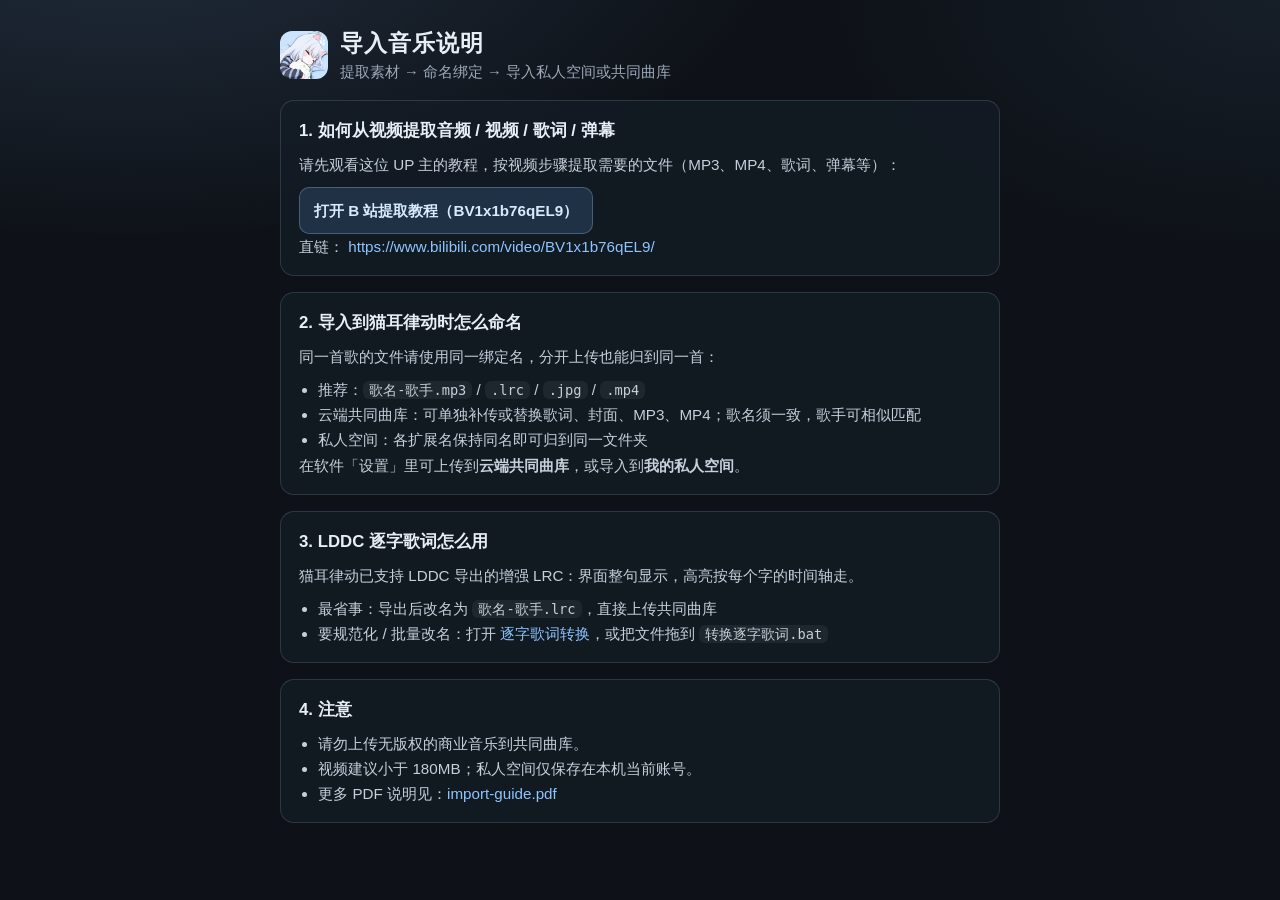
==== commit 62aae62b: "Add self-serve LDDC lyric converter page and CLI. Users can normalize word-timed LRC without asking " ====
--- a/import-help.html
+++ b/import-help.html
@@ -133,7 +133,16 @@
       </section>
 
       <section class="help-card">
-        <h2>3. 注意</h2>
+        <h2>3. LDDC 逐字歌词怎么用</h2>
+        <p>猫耳律动已支持 LDDC 导出的增强 LRC：界面整句显示，高亮按每个字的时间轴走。</p>
+        <ul>
+          <li>最省事：导出后改名为 <code>歌名-歌手.lrc</code>，直接上传共同曲库</li>
+          <li>要规范化 / 批量改名：打开 <a href="./lrc-convert.html">逐字歌词转换</a>，或把文件拖到 <code>转换逐字歌词.bat</code></li>
+        </ul>
+      </section>
+
+      <section class="help-card">
+        <h2>4. 注意</h2>
         <ul>
           <li>请勿上传无版权的商业音乐到共同曲库。</li>
           <li>视频建议小于 180MB；私人空间仅保存在本机当前账号。</li>
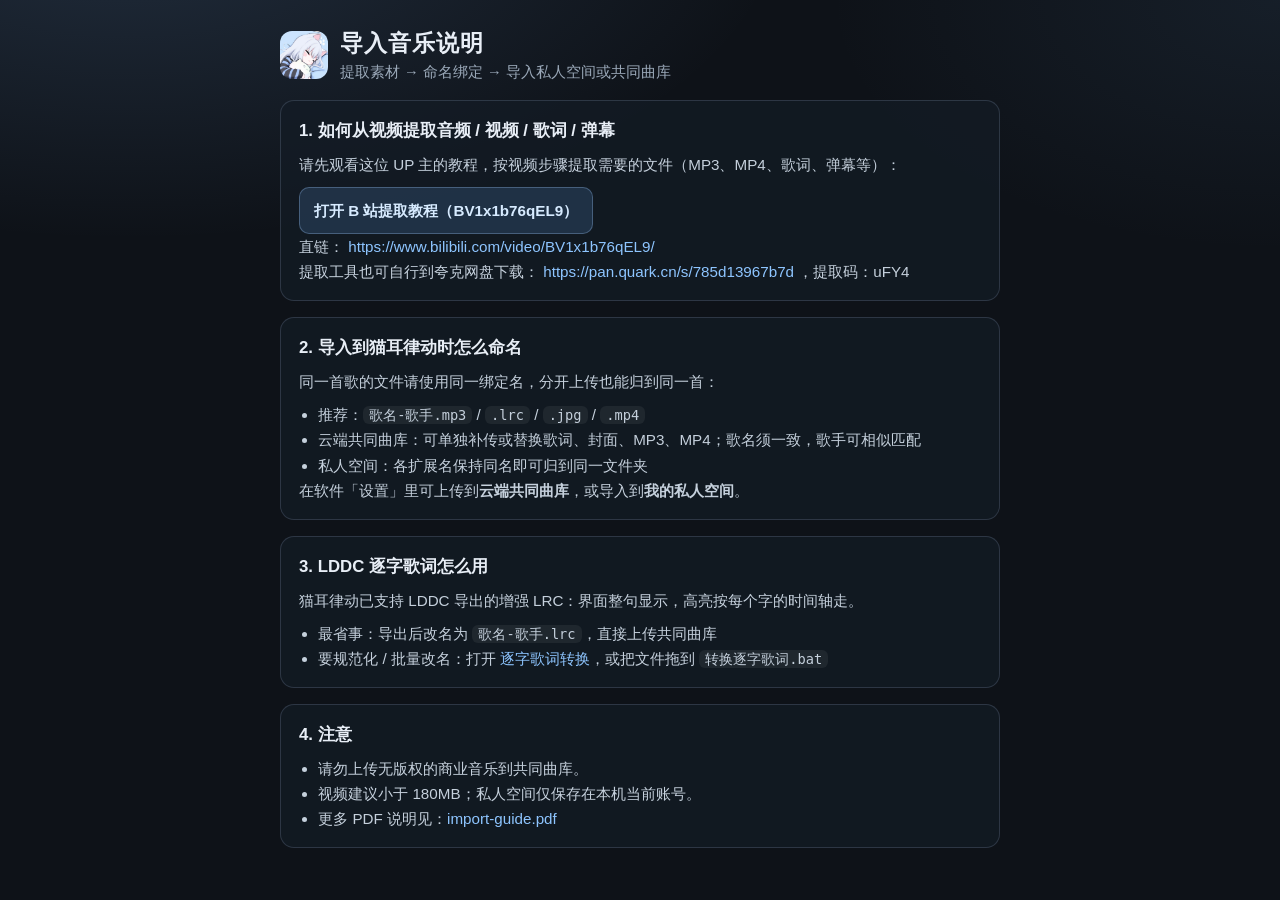
==== commit 621e51c5: "Add Quark link for Bilibili extract tools in convert and import help." ====
--- a/import-help.html
+++ b/import-help.html
@@ -119,6 +119,13 @@
             >https://www.bilibili.com/video/BV1x1b76qEL9/</a
           >
         </p>
+        <p>
+          提取工具也可自行到夸克网盘下载：
+          <a href="https://pan.quark.cn/s/785d13967b7d" target="_blank" rel="noopener"
+            >https://pan.quark.cn/s/785d13967b7d</a
+          >
+          ，提取码：uFY4
+        </p>
       </section>
 
       <section class="help-card">
--- a/styles.css
+++ b/styles.css
@@ -5862,6 +5862,22 @@
   box-sizing: border-box;
 }
 
+/* 剧场 fixed 歌词/封面会盖住顶栏：顶栏始终可点 */
+.player-window.is-view-theater .player-window-bar {
+  position: relative;
+  z-index: 80;
+  pointer-events: auto;
+}
+
+.player-window.is-view-theater .player-views,
+.player-window.is-view-theater .player-view-btn,
+.player-window.is-view-theater .player-close,
+.player-window.is-view-theater .player-bar-tools {
+  pointer-events: auto;
+  position: relative;
+  z-index: 81;
+}
+
 .player-views {
   display: inline-flex;
   align-items: center;
@@ -6115,12 +6131,55 @@
   display: none !important;
 }
 
+/* 剧场歌单：贴在封面坞右侧旁，小而透，不挡封面 */
 .player-window.is-view-theater .player-queue {
-  position: absolute;
-  left: clamp(24px, 4vw, 56px);
-  right: clamp(24px, 4vw, 56px);
-  bottom: 12%;
-  z-index: 8;
+  position: fixed;
+  left: calc(
+    var(--theater-dock-left) + var(--theater-dock-w, 320px) + clamp(12px, 1.6vw, 20px)
+  );
+  right: auto;
+  top: auto;
+  bottom: max(18px, 5.5vh);
+  width: min(228px, 26vw);
+  max-height: min(46vh, 360px);
+  z-index: 60;
+  border-radius: 14px;
+  border: 1px solid rgba(255, 255, 255, 0.16);
+  background: rgba(18, 24, 32, 0.42);
+  backdrop-filter: blur(12px) saturate(1.05);
+  -webkit-backdrop-filter: blur(12px) saturate(1.05);
+  box-shadow: 0 12px 28px rgba(0, 0, 0, 0.28);
+  color: rgba(246, 243, 236, 0.92);
+}
+
+.player-window.is-view-theater .player-queue-bar {
+  padding: 8px 10px;
+  font-size: 0.8rem;
+  border-bottom-color: rgba(255, 255, 255, 0.1);
+  color: rgba(246, 243, 236, 0.78);
+}
+
+.player-window.is-view-theater .player-queue-close {
+  color: rgba(246, 243, 236, 0.72);
+}
+
+.player-window.is-view-theater .player-queue-list {
+  padding: 4px;
+}
+
+.player-window.is-view-theater .player-queue-item {
+  padding: 7px 8px;
+  font-size: 0.82rem;
+  border-radius: 8px;
+}
+
+.player-window.is-view-theater .player-queue-item small {
+  color: rgba(230, 220, 210, 0.55);
+  font-size: 0.7rem;
+}
+
+.player-window.is-view-theater .player-queue-item.is-current {
+  background: rgba(240, 180, 120, 0.22);
 }
 
 /* 舞台铺满：去掉听歌页那张居中卡片壳，避免封面半截露在「小边界」外 */
@@ -6141,6 +6200,12 @@
   overflow: visible !important;
   isolation: auto;
   cursor: default;
+  z-index: 1;
+  pointer-events: none;
+}
+
+.player-window.is-view-theater .stage {
+  pointer-events: none;
 }
 
 .player-window.is-view-theater .lyrics-ambient {
@@ -6157,7 +6222,7 @@
   bottom: auto !important;
   z-index: 46;
   width: max-content;
-  max-width: min(480px, 46vw);
+  max-width: min(620px, 58vw);
   height: auto;
   min-height: 0;
   margin: 0 !important;
@@ -6165,7 +6230,7 @@
   flex-direction: column;
   align-items: flex-start;
   justify-content: flex-start;
-  gap: 12px;
+  gap: 14px;
   pointer-events: auto;
   transform: translateY(-50%) !important;
   grid-column: auto;
@@ -6187,13 +6252,13 @@
 .player-window.is-view-theater .lyrics-art {
   position: relative;
   z-index: 2;
-  width: clamp(168px, 28vh, 260px);
-  height: clamp(168px, 28vh, 260px);
+  width: clamp(210px, 36vh, 340px);
+  height: clamp(210px, 36vh, 340px);
   flex: 0 0 auto;
-  border-radius: 20px;
+  border-radius: 22px;
   margin: 0;
   box-shadow:
-    0 16px 36px rgba(0, 0, 0, 0.45),
+    0 18px 42px rgba(0, 0, 0, 0.48),
     0 0 0 1px rgba(255, 255, 255, 0.12);
 }
 
@@ -6201,9 +6266,9 @@
   position: relative;
   z-index: 1;
   flex: 0 0 auto;
-  width: clamp(168px, 28vh, 260px);
-  height: clamp(168px, 28vh, 260px);
-  margin-left: calc(clamp(168px, 28vh, 260px) * -0.46);
+  width: clamp(210px, 36vh, 340px);
+  height: clamp(210px, 36vh, 340px);
+  margin-left: calc(clamp(210px, 36vh, 340px) * -0.46);
   border-radius: 50%;
   transform: none;
 }
@@ -6353,15 +6418,18 @@
  * 参考 Apple Music / karaoke 焦点：当前句钉在视口中线，远近景深虚化，无阶梯右移
  */
 .player-window.is-view-theater .lyrics-side {
-  position: absolute;
+  /* 与封面坞同属 fixed，锚点=封面正方形几何中心（不含进度条/按钮） */
+  position: fixed;
   left: calc(
-    var(--theater-dock-left) + var(--theater-dock-w, 320px) + clamp(28px, 3.5vw, 56px)
+    var(--theater-dock-left) + var(--theater-dock-w, 320px) + clamp(20px, 2.8vw, 48px)
   );
-  right: clamp(28px, 5vw, 72px);
-  top: 50%;
+  right: clamp(20px, 4vw, 56px);
+  top: var(--theater-lyrics-mid, 50vh);
   bottom: auto;
   width: auto;
-  height: min(78vh, 620px);
+  /* 高度由 JS 按「顶栏下沿 ↔ 底边」对称裁切，禁止越过上面边界 */
+  height: var(--theater-lyrics-h, min(70vh, 560px));
+  max-height: calc(100vh - 96px);
   margin: 0;
   padding: 0 8px;
   background: transparent !important;
@@ -6372,11 +6440,19 @@
   -webkit-backdrop-filter: none !important;
   transform: translateY(-50%);
   transform-origin: center center;
-  z-index: 4;
+  z-index: 40;
   overflow: hidden;
   display: flex;
   align-items: stretch;
   justify-content: center;
+  /* 空白区域不抢顶栏点击，仅歌词列表可拖 */
+  pointer-events: none;
+}
+
+.player-window.is-view-theater .lyrics-side .lyrics-board,
+.player-window.is-view-theater .lyrics-side .lyrics-window,
+.player-window.is-view-theater .lyrics-side .lyric-empty {
+  pointer-events: auto;
 }
 
 .player-window.is-view-theater .lyrics-side::before {
@@ -6384,14 +6460,14 @@
   position: absolute;
   left: 50%;
   top: 50%;
-  width: min(92%, 520px);
-  height: clamp(52px, 9vh, 72px);
+  width: min(94%, 560px);
+  height: clamp(64px, 11vh, 88px);
   transform: translate(-50%, -50%);
   border-radius: 999px;
   background: radial-gradient(
     ellipse at center,
-    rgba(255, 214, 150, 0.16) 0%,
-    rgba(255, 214, 150, 0.05) 42%,
+    rgba(255, 214, 150, 0.18) 0%,
+    rgba(255, 214, 150, 0.06) 42%,
     transparent 72%
   );
   pointer-events: none;
@@ -6409,28 +6485,35 @@
 }
 
 .player-window.is-view-theater .lyrics-board {
-  --line-h: clamp(2.8rem, 5.4vh, 3.6rem);
-  --line-gap: clamp(0.55rem, 1.4vh, 1rem);
+  --line-h: clamp(2.95rem, 5.6vh, 3.85rem);
+  --line-gap: clamp(0.5rem, 1.25vh, 0.95rem);
   height: 100%;
 }
 
 .player-window.is-view-theater .lyrics-window {
   height: 100%;
   scrollbar-width: none;
+  touch-action: pan-y;
+  cursor: grab;
   mask-image: linear-gradient(
     180deg,
     transparent 0%,
-    #000 18%,
-    #000 82%,
+    #000 8%,
+    #000 92%,
     transparent 100%
   );
   -webkit-mask-image: linear-gradient(
     180deg,
     transparent 0%,
-    #000 18%,
-    #000 82%,
+    #000 8%,
+    #000 92%,
     transparent 100%
   );
+}
+
+.player-window.is-view-theater .lyrics-window.is-dragging {
+  cursor: grabbing;
+  user-select: none;
 }
 
 .player-window.is-view-theater .lyrics-window::-webkit-scrollbar {
@@ -6453,30 +6536,51 @@
   will-change: transform, opacity, filter;
 }
 
-/* 远景几乎消失，避免「整页歌词一起糊在右边」 */
+/* 多行可见：近→中→远递减，拖动浏览时再抬整体可读性 */
+.player-window.is-view-theater .lyric-line.is-mid {
+  opacity: 0.34;
+  transform: translateY(0) scale(0.92);
+  filter: blur(0.35px);
+}
+
 .player-window.is-view-theater .lyric-line.is-far {
-  opacity: 0.1;
-  transform: translateY(0) scale(0.86);
-  filter: blur(2.2px);
+  opacity: 0.24;
+  transform: translateY(0) scale(0.9);
+  filter: blur(0.55px);
 }
 
 .player-window.is-view-theater .lyric-line.is-ghost {
-  opacity: 0;
-  transform: scale(0.8);
-  filter: blur(4px);
-  pointer-events: none;
+  opacity: 0.16;
+  transform: scale(0.88);
+  filter: blur(0.7px);
+  pointer-events: auto;
 }
 
 .player-window.is-view-theater .lyric-line.is-near.is-past {
-  opacity: 0.38;
-  transform: translateY(-6px) scale(0.94);
-  filter: blur(0.6px);
+  opacity: 0.48;
+  transform: translateY(-4px) scale(0.95);
+  filter: blur(0.25px);
 }
 
 .player-window.is-view-theater .lyric-line.is-near.is-soon {
-  opacity: 0.42;
-  transform: translateY(8px) scale(0.95);
-  filter: blur(0.4px);
+  opacity: 0.5;
+  transform: translateY(5px) scale(0.96);
+  filter: blur(0.2px);
+}
+
+.player-window.is-view-theater .lyrics-board.is-browsing .lyric-line {
+  opacity: 0.62;
+  filter: none;
+  transform: none;
+}
+
+.player-window.is-view-theater .lyrics-board.is-browsing .lyric-line.is-active {
+  opacity: 1;
+  transform: scale(1.03);
+}
+
+.player-window.is-view-theater .lyrics-board.is-browsing .lyric-line.is-near {
+  opacity: 0.78;
 }
 
 .player-window.is-view-theater .lyric-line.is-active {
@@ -6487,18 +6591,23 @@
 }
 
 .player-window.is-view-theater .lyric-line .lyric-karaoke {
-  font-size: clamp(1.02rem, 2.2vh, 1.28rem);
+  font-size: clamp(1.02rem, 2.15vh, 1.28rem);
   font-weight: 500;
   letter-spacing: 0.04em;
-  line-height: 1.35;
+  line-height: 1.34;
+  white-space: normal;
+}
+
+.player-window.is-view-theater .lyric-line.is-mid .lyric-karaoke {
+  font-size: clamp(1.1rem, 2.35vh, 1.4rem);
 }
 
 .player-window.is-view-theater .lyric-line.is-near .lyric-karaoke {
-  font-size: clamp(1.12rem, 2.5vh, 1.42rem);
+  font-size: clamp(1.2rem, 2.65vh, 1.52rem);
 }
 
 .player-window.is-view-theater .lyric-line.is-active .lyric-karaoke {
-  font-size: clamp(1.48rem, 3.6vh, 2.15rem);
+  font-size: clamp(1.52rem, 3.6vh, 2.15rem);
   font-weight: 760;
   letter-spacing: 0.05em;
 }
@@ -6596,9 +6705,15 @@
   }
 
   .player-window.is-view-theater .lyrics-side {
-    top: 50%;
-    height: min(60vh, 460px);
-    transform: translateY(-50%);
+    height: min(60vh, 460px, var(--theater-lyrics-h, 60vh));
+  }
+
+  .player-window.is-view-theater .player-queue {
+    left: calc(
+      var(--theater-dock-left) + var(--theater-dock-w, 240px) + 10px
+    );
+    width: min(200px, 42vw);
+    max-height: min(40vh, 300px);
   }
 
   .player-window.is-view-theater .lyrics-art,
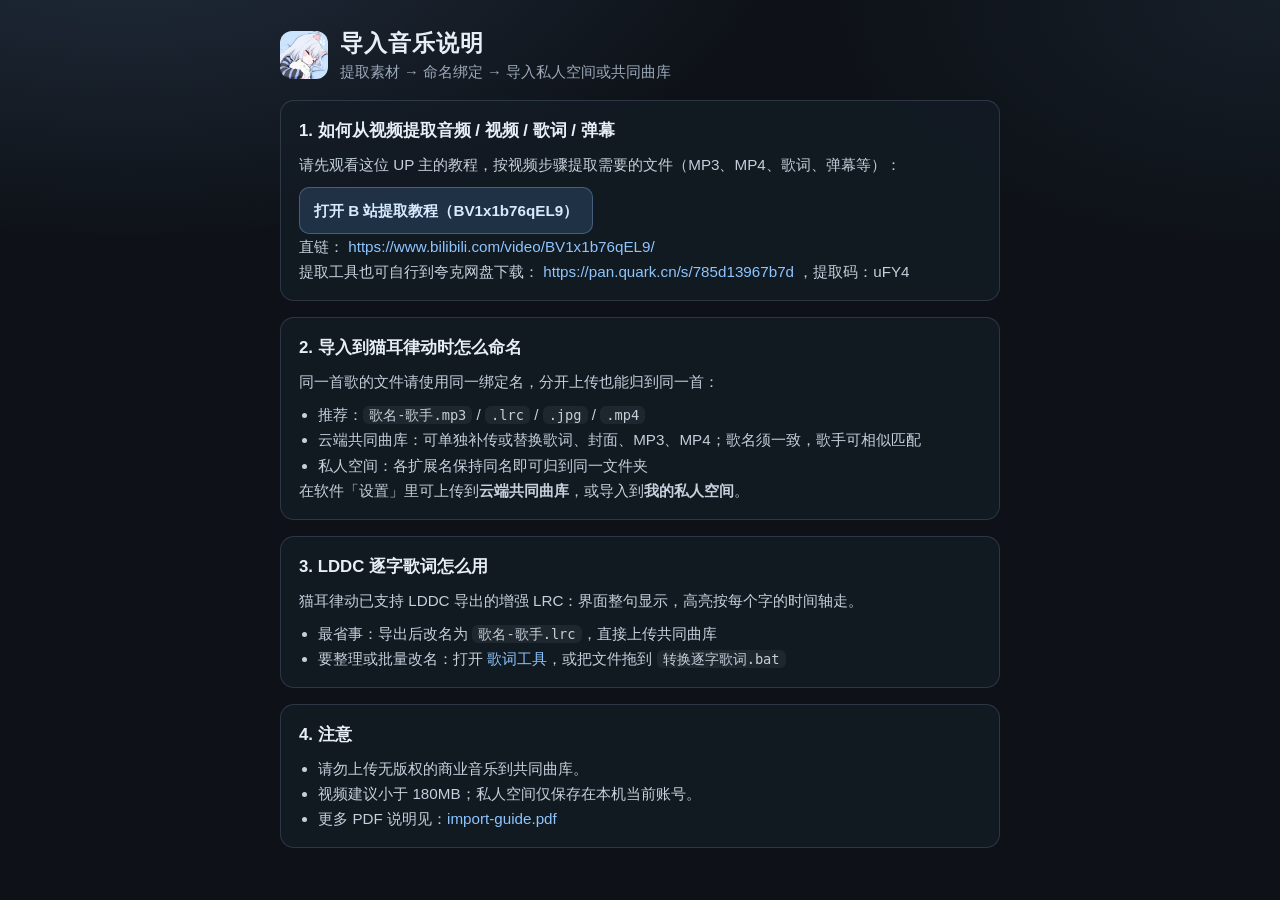
==== commit 9b738ee9: "Rename lyric convert page to ???? for clearer scope." ====
--- a/import-help.html
+++ b/import-help.html
@@ -144,7 +144,7 @@
         <p>猫耳律动已支持 LDDC 导出的增强 LRC：界面整句显示，高亮按每个字的时间轴走。</p>
         <ul>
           <li>最省事：导出后改名为 <code>歌名-歌手.lrc</code>，直接上传共同曲库</li>
-          <li>要规范化 / 批量改名：打开 <a href="./lrc-convert.html">逐字歌词转换</a>，或把文件拖到 <code>转换逐字歌词.bat</code></li>
+          <li>要整理或批量改名：打开 <a href="./lrc-convert.html">歌词工具</a>，或把文件拖到 <code>转换逐字歌词.bat</code></li>
         </ul>
       </section>
 
